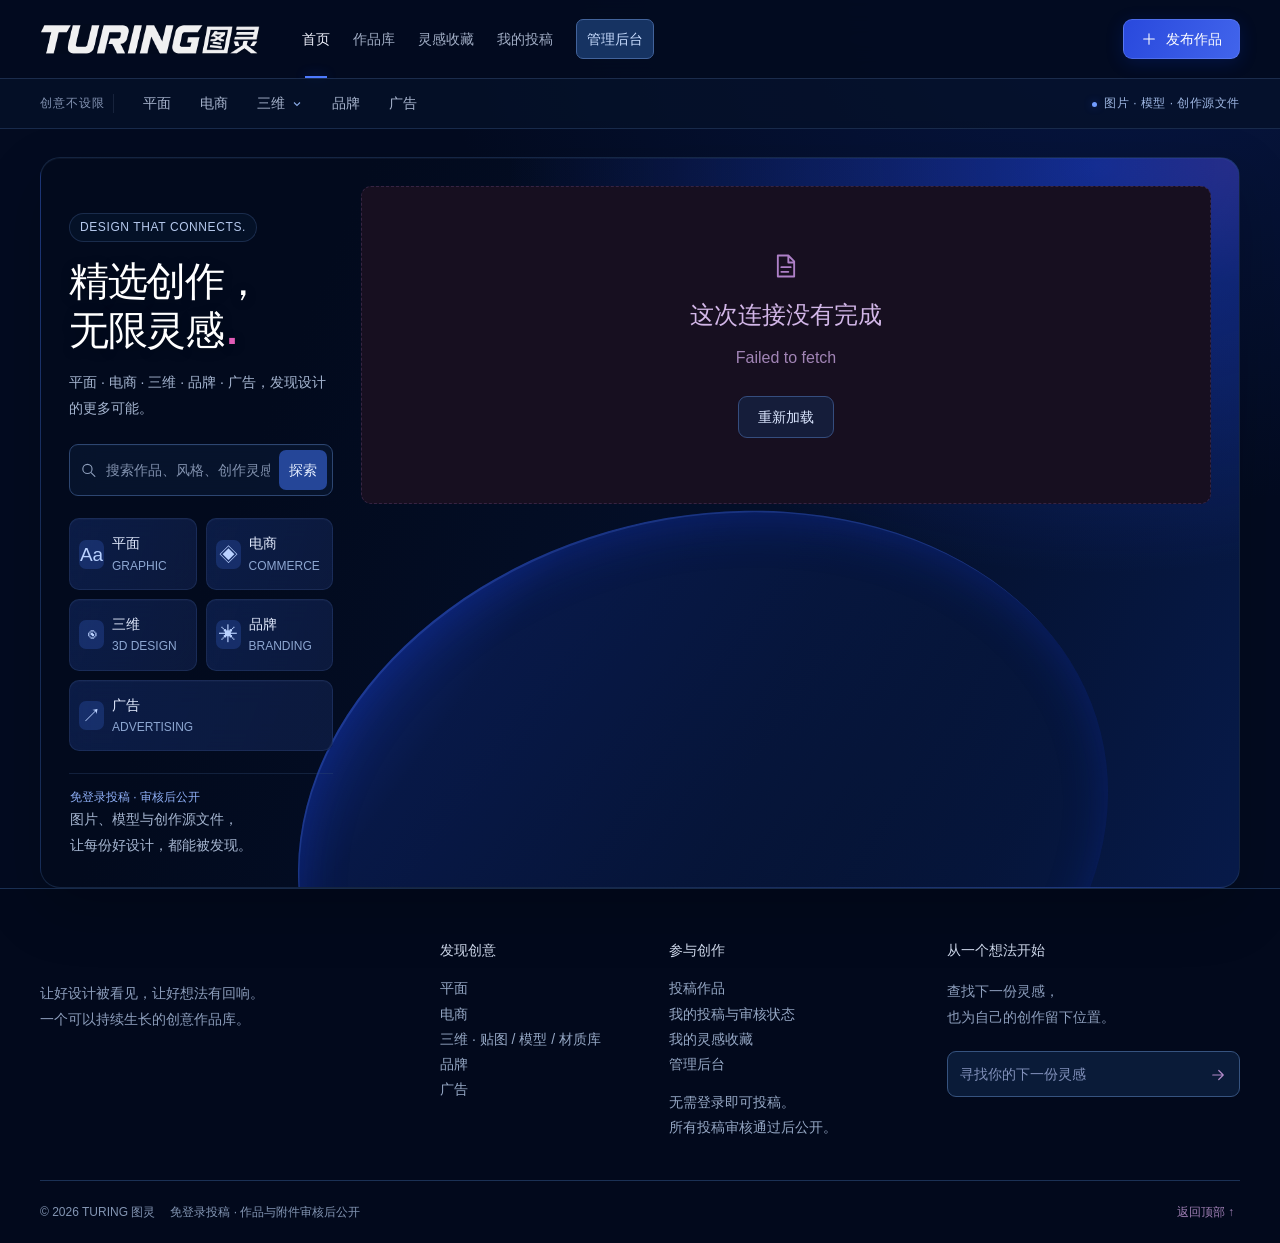
==== xingwai/index.html @ 597d0ec6 "Show owner management in the main navigation and link directly to work management" ====
<!doctype html>
<html lang="zh-CN">
  <head>
    <meta charset="UTF-8" />
    <meta name="viewport" content="width=device-width, initial-scale=1" />
    <meta name="theme-color" content="#030b20" />
    <meta name="description" content="TURING 图灵 设计作品库：探索平面、电商、三维、品牌与广告，收藏下一份创作灵感。" />
    <link rel="icon" href="./assets/favicon.svg?v=turing" />
    <link rel="stylesheet" href="./library.css?v=d82d4f4bc5" />
    <link rel="stylesheet" href="./cyber-theme.css?v=1da68817ee" />
    <link rel="stylesheet" href="./carousel.css?v=0d4721d995" />
    <link rel="stylesheet" href="./artwork-motion.css?v=92dc8b0178" />
    <link rel="stylesheet" href="./submission-preview.css?v=83d5d82a52" />
    <link rel="stylesheet" href="./email-login.css?v=54011036e2" />
    <link rel="stylesheet" href="./guest-submissions.css?v=8840303872" />
    <link rel="stylesheet" href="./blue-violet.css?v=bcd7f39058" />
    <link rel="stylesheet" href="./reference-blue.css?v=ab4fec7da8" />
    <title>TURING 图灵 · 设计作品库</title>
    <script type="module" crossorigin src="./assets/index-KmDqyLmh.js"></script>
    <link rel="stylesheet" crossorigin href="./assets/index-ClHnMe74.css">
  </head>
  <body>
    <div id="root"></div>
    <noscript>图灵作品库需要浏览器启用 JavaScript 才能浏览分类和作品详情。</noscript>
  </body>
</html>
---- xingwai/library.css ----
@charset "UTF-8";
:root{font-family:Inter,"Helvetica Neue",Arial,"Microsoft YaHei","PingFang SC",sans-serif;color:#eee7f7;background:#0d0a15;color-scheme:dark;font-synthesis:none;--x-text:#eee7f7;--x-muted:#a497b3;--x-line:#ffffff10;--x-violet:#bd98ef;--x-panel:#181220}
*{box-sizing:border-box}html{scroll-behavior:smooth;scroll-padding-top:105px}body{margin:0;background:radial-gradient(ellipse at 80% 2%,#5d35821c,transparent 30%),#0d0a15;line-height:1.6;-webkit-font-smoothing:antialiased}body:has(dialog[open]){overflow:hidden}a{color:inherit;text-decoration:none}button,input,select,textarea{font:inherit}button{cursor:pointer;border:0;color:inherit;background:none}button:disabled{cursor:default;opacity:.5}img{max-width:100%;display:block}svg{display:inline-block;flex-shrink:0;vertical-align:middle}button,a,input,select,textarea{-webkit-tap-highlight-color:transparent}button:focus-visible,a:focus-visible,input:focus-visible,textarea:focus-visible,select:focus-visible{outline:2px solid #d2aaf5;outline-offset:4px}::selection{background:#9b6bc8;color:#fff}[hidden]{display:none!important}.x-sr-only{position:absolute!important;width:1px;height:1px;margin:-1px;padding:0;overflow:hidden;clip:rect(0,0,0,0);white-space:nowrap;border:0}.x-skip{position:fixed;z-index:1000;top:-60px;left:20px;background:#b28bdf;color:#160d21;padding:12px 20px;border-radius:7px}.x-skip:focus{top:12px}
.x-page{width:min(1392px,calc(100% - 96px));margin:0 auto}.x-header{position:sticky;top:0;z-index:30;border-bottom:1px solid #a57fc21b;background:#100b19ed;backdrop-filter:blur(18px)}.x-header-inner{width:min(1392px,calc(100% - 96px));margin:auto;min-height:82px;display:flex;align-items:center;gap:38px}.x-brand{display:inline-flex;align-items:center;gap:10px;flex-shrink:0}.x-brand>span{font:45px/1 Arial,sans-serif;color:#c5a3ef;transform:translateY(-1px);text-shadow:0 0 18px #ac6ae52b}.x-brand strong{font-size:24px;letter-spacing:1.5px;line-height:1.2;display:flex;flex-direction:column;gap:4px}.x-brand small{font-size:8px;letter-spacing:3px;color:#b3a0c6;font-weight:500}.x-brand i{font-size:8px;letter-spacing:1px;font-style:normal;color:#9e80b8;border:1px solid #71528758;border-radius:3px;padding:0 4px;align-self:flex-start;margin-top:2px}.x-header nav{align-self:stretch;display:flex;align-items:stretch;gap:27px;white-space:nowrap}.x-header nav a{font-size:12px;color:#a796b7;display:flex;align-items:center;position:relative}.x-header nav a:hover,.x-header nav a.is-active{color:#f5eaff}.x-header nav a.is-active::after{content:"";position:absolute;bottom:0;left:0;right:0;height:2px;background:linear-gradient(90deg,#d8b6f8,#9668ce);box-shadow:0 0 12px #b97bf44d}.x-header-right{margin-left:auto;display:flex;align-items:center;gap:20px}.x-account{display:flex;align-items:center;gap:9px;font-size:11px;white-space:nowrap}.x-account>span{max-width:90px;overflow:hidden;text-overflow:ellipsis;color:#c4afd7}.x-account>small{font-size:9px;color:#ac8ac9;padding:2px 6px;border:1px solid #9463ad42;border-radius:4px}.x-account>a{font-size:10px;color:#967aa9}.x-button{display:inline-flex;align-items:center;justify-content:center;gap:9px;min-height:41px;padding:11px 20px;border:1px solid transparent;border-radius:7px;font-size:12px;font-weight:600;line-height:1.35;transition:background .18s,border-color .18s,box-shadow .18s}.x-primary{background:linear-gradient(125deg,#c9a5ef,#a777dc);border-color:#d5b4f04d;color:#1e102e;box-shadow:0 4px 15px #9855d218}.x-primary:hover{background:linear-gradient(125deg,#dfc0ff,#b991eb);box-shadow:0 5px 23px #9f5cd72b}.x-secondary{background:#21162d;border-color:#7652866b;color:#d7bde8}.x-secondary:hover{background:#30203f;border-color:#b384d4}.x-danger{background:#824059;border-color:#b67a9166;color:#ffe7ee}.x-text-button{font-size:11px;padding:3px 0;color:#c4a0df}.x-text-button:hover{text-decoration:underline;text-underline-offset:4px}.x-publish{padding:10px 16px;white-space:nowrap}.x-icon-button{display:inline-flex;align-items:center;justify-content:center;padding:6px;min-width:28px;height:28px;border-radius:5px;color:#9b7daf;transition:color .18s,background .18s}.x-icon-button:hover{background:#41275080;color:#dab2f6}.x-icon-button[aria-pressed=true]{color:#deafff;background:#9b61c522}.x-icon-button[aria-pressed=true] svg{fill:#b380d34d}.x-subnav{border-bottom:1px solid #ffffff0b;background:#100c19}.x-subnav>div{width:min(1392px,calc(100% - 96px));margin:auto;display:flex;align-items:center;gap:32px;min-height:45px}.x-subnav-label{font-size:9px;color:#6f5b7e;letter-spacing:1px;padding-right:8px;border-right:1px solid #ffffff10}.x-subnav a{font-size:11px;color:#a68cb9;white-space:nowrap}.x-subnav a:hover{color:#d9b7f5}.x-subnav a small{font-size:8px;color:#6d587e;margin-left:7px}.x-subnav-note{margin-left:auto;color:#756083;font-size:9px;letter-spacing:.5px;white-space:nowrap}.x-subnav-note i,.x-live-dot{display:inline-block;width:5px;height:5px;border-radius:50%;background:#bb8be6;box-shadow:0 0 9px #ac69df66}.x-subnav-note i{margin-right:7px}
.x-eyebrow{color:#a786bb;font-size:9px;letter-spacing:1.9px;font-weight:500;margin:0;line-height:1.7}.x-muted{color:#a491b3}.x-home-intro{display:flex;align-items:center;justify-content:space-between;gap:35px;padding:41px 0 30px}.x-home-intro .x-eyebrow{font-size:8px;letter-spacing:1.7px;display:flex;align-items:center;gap:8px}.x-home-intro h1{font-size:31px;letter-spacing:-1.1px;margin:12px 0 8px;line-height:1.5}.x-home-intro h1>span{background:linear-gradient(120deg,#eddcff,#b58adb);background-clip:text;-webkit-background-clip:text;color:transparent}.x-home-intro h1>i{color:#b48bdd;font-style:normal;font:30px/1 Arial,sans-serif;vertical-align:2px;margin-left:12px}.x-home-intro>div>p:last-child{font-size:11px;color:#94819f;margin:0}.x-main-search{display:flex;align-items:center;gap:10px;border:1px solid #8c629d4d;border-radius:8px;background:#1b1324;padding:7px 8px 7px 14px;min-width:330px}.x-main-search>svg{color:#a27eb9;width:16px}.x-main-search input{border:0;outline:0;background:transparent;min-width:0;flex:1;width:100%;font-size:10px;color:#d7bfe8}.x-main-search input::placeholder{color:#82688f}.x-main-search button{display:flex;align-items:center;gap:7px;background:#473058;color:#dec2f5;padding:8px 12px;border-radius:5px;font-size:10px}.x-main-search:focus-within{border-color:#b88bdb}.x-main-search input:focus-visible{outline:0}.x-featured{display:grid;grid-template-columns:1.7fr 1fr 1fr;gap:15px}.x-featured-card{position:relative;height:315px;min-width:0;overflow:hidden;border:1px solid #a878bf3d;border-radius:10px;background:#171020}.x-featured-card>img{width:100%;height:100%;object-fit:cover;transition:transform .22s ease}.x-featured-card:hover>img{transform:scale(1.02)}.x-featured-overlay{position:absolute;inset:0;display:flex;flex-direction:column;justify-content:flex-end;padding:22px;background:linear-gradient(transparent 25%,#0d0716c7 100%)}.x-featured-kicker{font-size:7px;letter-spacing:1.2px;color:#d6b7eb}.x-featured-card h2{font-size:21px;line-height:1.4;letter-spacing:-.5px;font-weight:650;margin:11px 0 15px;color:#f7eeff;max-width:95%}.x-featured-0 h2{font-size:26px}.x-featured-bottom{display:flex;align-items:center;justify-content:space-between;gap:10px;font-size:9px;color:#bfa4d2}.x-featured-bottom i{font-style:normal;width:30px;height:30px;display:grid;place-items:center;border:1px solid #b78ad273;border-radius:50%;color:#e5c9fa;background:#2a153659;backdrop-filter:blur(10px)}.x-home-categories{display:grid;grid-template-columns:repeat(5,1fr);gap:13px;margin-top:19px}.x-home-categories>a{display:flex;align-items:center;gap:12px;padding:19px 16px;border:1px solid #8058922e;border-radius:7px;background:#17111e;transition:background .18s,border-color .18s}.x-home-categories>a:hover{background:#281934;border-color:#9e6bb74f}.x-category-symbol{font:25px/1 Arial,sans-serif;color:#c39de1;width:33px;text-align:center}.x-home-categories strong{display:flex;flex-direction:column;gap:4px;font-size:13px;font-weight:600}.x-home-categories small{font-size:7px;letter-spacing:1.1px;color:#7f658f;font-weight:400}.x-home-categories svg{margin-left:auto;color:#8f6ba3}
.x-section{margin-top:66px}.x-section-title{display:flex;justify-content:space-between;align-items:flex-end;gap:20px;margin-bottom:24px}.x-section-title h2{font-size:25px;letter-spacing:-.7px;line-height:1.5;margin:6px 0 0;font-weight:650}.x-section-title h2>span{font-size:25px;font-weight:400;color:#ad82cb;margin-left:12px}.x-section-title .x-muted{font-size:10px;line-height:1.8;margin:7px 0 0;color:#90789f}.x-more{font-size:10px;color:#b997cf;display:flex;align-items:center;gap:9px;white-space:nowrap;margin-bottom:3px}.x-more small{font-size:9px;color:#9670af;border:1px solid #87559c42;padding:1px 5px;border-radius:3px}.x-more:hover{color:#efd4ff}.x-grid{display:grid;grid-template-columns:repeat(4,minmax(0,1fr));gap:30px 22px}.x-work-card{min-width:0}.x-work-image{position:relative;display:block;aspect-ratio:4/3;border-radius:8px;overflow:hidden;background:#1d1427;border:1px solid #9767ae33;transition:transform .22s,border-color .22s,box-shadow .22s;isolation:isolate}.x-work-image img{width:100%;height:100%;object-fit:cover;transition:transform .22s}.x-work-image:hover{transform:translateY(-2px);border-color:#b68ad280;box-shadow:0 8px 25px #7d419411}.x-work-image:hover img{transform:scale(1.02)}.x-work-badge{position:absolute;top:9px;left:9px;z-index:1;padding:2px 6px;border-radius:3px;background:#160c27cf;border:1px solid #b27fd14f;font-size:8px;color:#c8a5e3;backdrop-filter:blur(8px)}.x-card-arrow{position:absolute;right:11px;bottom:11px;width:28px;height:28px;display:grid;place-items:center;background:#261236ce;color:#d9b5ed;border:1px solid #b981d45c;border-radius:50%;opacity:0;transform:translateY(4px);transition:opacity .22s,transform .22s}.x-work-image:hover .x-card-arrow,.x-work-image:focus-visible .x-card-arrow{opacity:1;transform:none}.x-work-title{font-size:12px;line-height:1.6;font-weight:600;margin:12px 0 7px;overflow:hidden;text-overflow:ellipsis;white-space:nowrap;color:#ded0eb}.x-work-title a:hover{color:#c8a0e8}.x-work-author{display:flex;align-items:center;gap:6px;font-size:9px;color:#8c769c;min-width:0}.x-work-author>span:last-child{white-space:nowrap;overflow:hidden;text-overflow:ellipsis}.x-avatar{height:20px;width:20px;display:inline-flex;align-items:center;justify-content:center;flex-shrink:0;border-radius:50%;font-size:9px;font-weight:600;color:#bb94d3;background:#30203e;border:1px solid #a26fbb20}.x-avatar-1{background:#292640;color:#aca2da}.x-avatar-2{background:#223334;color:#a1c9be}.x-avatar-3{background:#232d42;color:#9db4d7}.x-avatar-4{background:#3d2634;color:#d4a1b7}.x-avatar-5{background:#25353d;color:#a1c7d4}.x-work-bottom{display:flex;align-items:center;justify-content:space-between;gap:7px;border-top:1px solid #8d639623;padding-top:7px;margin-top:10px;font-size:9px;color:#9574a9}.x-work-bottom>div{display:flex;gap:2px}.x-work-bottom .x-icon-button{height:24px;min-width:24px;padding:4px}.x-demo-note{font-size:9px;color:#78618a;margin:21px 0 0;line-height:1.9}.x-topic-section{margin-top:70px;padding:36px 0 42px;border-top:1px solid #9766a426;border-bottom:1px solid #9766a426}.x-topic-grid{display:grid;grid-template-columns:repeat(3,minmax(0,1fr));gap:20px}.x-topic{position:relative;overflow:hidden;isolation:isolate;min-height:220px;background:#20142f;border:1px solid #9f6bb03b;border-radius:9px}.x-topic>img{position:absolute;inset:0;width:100%;height:100%;object-fit:cover;opacity:.25;z-index:-2;transition:transform .22s}.x-topic::before{content:"";position:absolute;inset:0;background:linear-gradient(90deg,#1c1026ec,#1b102a4d);z-index:-1}.x-topic:hover>img{transform:scale(1.02)}.x-topic>div{padding:26px;position:relative}.x-topic .x-eyebrow{font-size:7px;letter-spacing:1.4px;color:#b090c4}.x-topic h3{font-size:21px;line-height:1.4;margin:13px 0 8px;font-weight:600}.x-topic p:not(.x-eyebrow){font-size:10px;color:#ad90bf;max-width:230px;margin:0;line-height:1.8}.x-topic>div>span{margin-top:25px;display:flex;align-items:center;gap:20px;font-size:10px;color:#c5a2df}.x-subcategory-links{display:flex;gap:10px;margin:-5px 0 21px}.x-subcategory-links a{font-size:9px;padding:5px 11px;border:1px solid #86579c47;border-radius:5px;background:#27163366;color:#a884bf}.x-subcategory-links a:hover{border-color:#bd88dd;color:#e6c2fd}.x-invite{display:flex;align-items:center;justify-content:space-between;gap:25px;position:relative;overflow:hidden;isolation:isolate;margin:70px 0 65px;padding:40px 48px;border:1px solid #a06bc141;border-radius:12px;background:radial-gradient(ellipse at 90% 10%,#8042b527,transparent 60%),#1d122b}.x-invite h2{font-size:31px;font-weight:650;line-height:1.5;letter-spacing:-1px;margin:9px 0 13px;background:linear-gradient(120deg,#f1e5ff,#c89ce9);background-clip:text;-webkit-background-clip:text;color:transparent}.x-invite p:not(.x-eyebrow){font-size:11px;color:#a085b3;line-height:1.9;margin:0}.x-invite>.x-button{margin-right:50px;z-index:1;padding:14px 25px;gap:20px}.x-invite>span{position:absolute;right:-10px;top:-38px;font:300px/1 Arial,sans-serif;color:#9e61ce1b;transform:rotate(10deg);z-index:-1}
.x-footer{border-top:1px solid #91629d24;background:#100b18}.x-footer-main{width:min(1392px,calc(100% - 96px));margin:auto;display:grid;grid-template-columns:1.5fr .8fr 1fr 1.2fr;gap:55px;padding:49px 0 40px}.x-footer .x-brand strong{font-size:22px}.x-footer .x-brand>span{font-size:40px}.x-footer p{font-size:10px;color:#8b719d;line-height:2;margin:18px 0 0}.x-footer h3{font-size:11px;color:#c2a5d7;font-weight:550;margin:7px 0 18px}.x-footer-main>div>a:not(.x-brand),.x-footer-main>div>button{display:block;font-size:10px;line-height:2.2;color:#977ca9;padding:0}.x-footer-main>div>a:hover,.x-footer-main>div>button:hover{color:#d9b5ee}.x-footer .x-footer-note{font-size:9px;color:#715880;margin-top:13px}.x-footer-search{display:flex;align-items:center;margin-top:20px;background:#1e1428;border:1px solid #9265a32e;border-radius:6px;padding:7px 10px;gap:6px}.x-footer-search input{border:0;background:transparent;outline:0;width:100%;min-width:0;font-size:9px;color:#cba9df}.x-footer-search input::placeholder{color:#7e608d}.x-footer-search button{padding:2px;color:#b18ac9}.x-footer-bottom{width:min(1392px,calc(100% - 96px));margin:auto;border-top:1px solid #8f619b21;padding:20px 0;display:flex;align-items:center;gap:25px;font-size:8px;color:#765c88}.x-footer-bottom button{margin-left:auto;color:#9e7eb3;white-space:nowrap;font-size:9px}
.x-page-heading{padding:42px 0 30px}.x-page-heading h1{font-size:36px;letter-spacing:-1.4px;line-height:1.5;margin:10px 0;color:#eee0f7}.x-page-heading h1 span{display:inline-block;font:35px/1 Arial,sans-serif;color:#be94e2;margin-left:15px;vertical-align:2px}.x-page-heading>p:last-child{font-size:11px;color:#a086b1;margin:0;line-height:1.9}.x-search-wide{display:flex;align-items:center;gap:13px;padding:9px 9px 9px 18px;border:1px solid #8b5ca247;border-radius:8px;background:#191022}.x-search-wide>svg{color:#9c77b0;width:19px}.x-search-wide input{border:0;background:transparent;outline:0;width:100%;min-width:0;color:#dfc5ef;font-size:12px;padding:6px 0}.x-search-wide input:focus-visible{outline:none}.x-search-wide input::placeholder{color:#886a99}.x-search-wide .x-button{white-space:nowrap;min-height:38px;font-size:11px}.x-library-filter{padding:20px 23px;margin-top:22px;border:1px solid #8a589e2a;background:#16101e;border-radius:8px;display:grid;gap:12px}.x-filter-line{display:flex;align-items:center;gap:8px;flex-wrap:wrap;font-size:11px}.x-filter-line>span{width:73px;flex-shrink:0;color:#80638f;font-size:10px}.x-filter-line>a{padding:6px 15px;border:1px solid transparent;border-radius:5px;color:#a78bb8}.x-filter-line>a:hover{color:#d4b2eb;background:#32203f}.x-filter-line>a.is-active{color:#e2c1fa;border-color:#9c68bc60;background:#51326656}.x-filter-sub{border-top:1px solid #8a589e20;border-bottom:1px solid #8a589e20;padding:9px 0}.x-results-line{display:flex;justify-content:space-between;padding:22px 0 20px;font-size:10px;color:#8a6e9c;gap:20px}.x-results-line>span:last-child{font-size:7px;letter-spacing:1.2px;color:#6e557d;white-space:nowrap}.x-pagination{display:flex;align-items:center;justify-content:center;gap:7px;margin:45px 0 0;flex-wrap:wrap;font-size:11px}.x-pagination>a,.x-pagination>span>a{display:inline-flex;align-items:center;justify-content:center;padding:8px 13px;border:1px solid #76528a4d;background:#1f142a;border-radius:5px;min-width:35px;color:#b492c9}.x-pagination>span{display:flex;align-items:center;gap:6px}.x-pagination>span>i{font-style:normal;color:#785c8c;padding:0 5px}.x-pagination .is-active{background:#5b3677;color:#edd5ff;border-color:#b580d9}.x-pagination .is-disabled{font-size:10px;color:#574061;padding:8px 12px}.x-feed-end{text-align:center;font-size:9px;color:#70577e;margin:35px 0 57px;letter-spacing:.7px}
.x-loading{padding:70px 25px;text-align:center;color:#a284b7;font-size:12px}.x-error-state,.x-empty{text-align:center;padding:65px 25px;background:#170f20;border:1px dashed #9060aa42;border-radius:10px}.x-error-state>svg{color:#ae80c7}.x-error-state h2,.x-empty h2{font-size:20px;font-weight:600;color:#d2b6e7;line-height:1.5;margin:17px 0 10px}.x-error-state p,.x-empty p{font-size:12px;color:#a184b5;max-width:500px;margin:0 auto 23px;line-height:1.9}.x-empty>span{font:38px/1 Arial,sans-serif;color:#9f70bc}.x-card-skeleton>div{aspect-ratio:4/3;border-radius:8px;background:linear-gradient(110deg,#1f1528,#281b32,#1f1528);background-size:200% 100%;animation:x-shimmer 1.8s ease infinite}.x-card-skeleton>span{display:block;border-radius:5px;height:10px;background:#23172c;margin-top:15px;width:76%}.x-card-skeleton>span:last-child{width:45%;height:8px;margin-top:11px}.x-inline-error{padding:12px 16px;border:1px solid #ba738958;background:#54263925;color:#d9a8bc;font-size:11px;display:flex;align-items:center;gap:15px;border-radius:7px}.x-inline-error button{text-decoration:underline}.x-error{color:#e8a0b8;font-size:12px;line-height:1.8}
.x-breadcrumb{display:flex;align-items:center;gap:11px;padding:26px 0 22px;font-size:10px;color:#8c6d9f}.x-breadcrumb span{color:#50345d}.x-breadcrumb a:hover{color:#d0a8eb}.x-detail-heading{display:flex;justify-content:space-between;gap:30px;align-items:flex-end;border-bottom:1px solid #9762aa2c;padding-bottom:27px;margin-bottom:28px}.x-detail-heading h1{font-size:30px;line-height:1.5;letter-spacing:-.8px;margin:10px 0 14px;color:#eddef8;max-width:850px;overflow-wrap:anywhere}.x-detail-author{display:flex;align-items:center;gap:9px;font-size:10px;color:#a486b7}.x-detail-author .x-avatar{width:25px;height:25px;font-size:11px}.x-detail-author i{height:3px;width:3px;border-radius:50%;background:#755184;margin:0 2px}.x-detail-actions{display:flex;align-items:center;gap:8px;flex-shrink:0;padding-bottom:2px}.x-detail-actions .x-button{font-size:11px;padding:10px 14px;min-height:38px}.x-detail-actions .x-button[aria-pressed=true]{background:#4d2c63;border-color:#a16ec3;color:#e7c4fd}.x-detail-actions .x-button[aria-pressed=true] svg{fill:#a16ec344}.x-detail-layout{display:grid;grid-template-columns:minmax(0,1fr) 318px;gap:28px;align-items:start}.x-artwork-content{min-width:0}.x-detail-cover{background:#110b19;border:1px solid #88599e28;border-radius:9px;overflow:hidden;padding:18px;position:relative}.x-detail-cover img{width:100%;height:auto;object-fit:contain;max-height:850px}.x-artwork-description{padding:36px 12px 33px;border-bottom:1px solid #88599e2b;margin-bottom:28px}.x-artwork-description h2{font-size:21px;margin:9px 0 15px;font-weight:550}.x-artwork-description>p:not(.x-eyebrow){font-size:12px;color:#b296c3;line-height:2.05;white-space:pre-wrap;overflow-wrap:anywhere}.x-tags{display:flex;flex-wrap:wrap;gap:7px;margin:20px 0 0}.x-tags>a,.x-tags>span{font-size:10px;color:#b18bc7;border:1px solid #9d6db43b;border-radius:5px;background:#6a3f8a13;padding:4px 10px}.x-tags>a:hover{background:#5731683b;color:#d9b3ef}.x-gallery-image{margin:0 0 25px;border:1px solid #8551982b;border-radius:9px;overflow:hidden;background:#120c1b}.x-gallery-image img{width:100%;height:auto}.x-gallery-image figcaption{font-size:9px;letter-spacing:1px;color:#7e5b94;padding:12px 17px}.x-detail-aside{position:sticky;top:106px;display:grid;gap:18px;min-width:0}.x-aside-panel{border:1px solid #9b65b13b;border-radius:9px;background:#1b1224;padding:23px 21px}.x-aside-panel h2{font-size:16px;font-weight:550;margin:10px 0 20px;color:#d7b9e9}.x-aside-panel .x-eyebrow{font-size:7px;letter-spacing:1.3px}.x-aside-panel dl{margin:0;display:grid;gap:12px}.x-aside-panel dl>div{display:flex;justify-content:space-between;gap:12px;font-size:10px}.x-aside-panel dt{color:#826092;flex-shrink:0}.x-aside-panel dd{margin:0;text-align:right;color:#b396c6;overflow-wrap:anywhere}.x-inline-title{display:flex;align-items:center;justify-content:space-between;gap:15px;margin-bottom:13px}.x-inline-title h2,.x-inline-title h3{margin:0;font-size:14px;color:#d1b0e5;font-weight:550}.x-inline-title>span{font-size:9px;color:#9873ad;white-space:nowrap}.x-inline-title small{font-size:9px;color:#8b689f;font-weight:400}.x-inline-title>svg{color:#a27eba}.x-file-list{list-style:none;padding:0;margin:13px 0;display:grid;gap:8px;min-width:0}.x-file-list>li{display:flex;align-items:center;gap:10px;background:#25172f;border:1px solid #996bb32b;border-radius:6px;padding:11px 10px;min-width:0}.x-file-list>li>svg{width:20px;height:20px;color:#ad84c4}.x-file-list>li>div{flex:1;min-width:0}.x-file-list strong{font-size:10px;font-weight:500;color:#c6a7d9;white-space:nowrap;overflow:hidden;text-overflow:ellipsis;display:block}.x-file-list small{display:block;font-size:8px;color:#8c679e;line-height:1.6;margin-top:3px}.x-file-extension{height:31px;min-width:30px;display:grid;place-items:center;border-radius:4px;border:1px solid #ac76c03b;color:#b488d0;background:#6d40992b;font-size:7px;font-weight:600;padding:2px}.x-download{display:flex;align-items:center;gap:3px;color:#cda3e7;font-size:9px;white-space:nowrap}.x-download:hover{color:#f0d5ff}.x-hint{font-size:10px;color:#9271a6;line-height:1.9;margin:10px 0 0}.x-demo-files{border:1px dashed #88599f54;border-radius:7px;background:#23152e88;padding:20px 14px;text-align:center}.x-demo-files>svg{color:#b88ad1;display:block;margin:0 auto 11px}.x-demo-files strong{font-size:12px;color:#d0a9e7;font-weight:550}.x-demo-files p{font-size:10px;color:#9b77ad;line-height:1.9;margin-bottom:0}.x-aside-message{position:relative;overflow:hidden;padding:27px 22px;background:linear-gradient(135deg,#372042,#21132e);border:1px solid #8d5aa13d;border-radius:9px}.x-aside-message>span{position:absolute;right:-11px;top:-21px;font:130px/1 Arial,sans-serif;color:#9457b922}.x-aside-message p{font-size:19px;font-weight:550;line-height:1.7;color:#d1b1e5;margin:0 0 16px;letter-spacing:.2px}.x-aside-message a{display:flex;align-items:center;gap:14px;font-size:10px;color:#b893d0;position:relative}.x-detail-page>.x-section{margin-bottom:66px}.x-full-width{width:100%}
.x-dialog{border:1px solid #a476c05e;background:#160f20;color:#e2cbed;border-radius:14px;padding:0;max-height:92dvh;max-width:calc(100vw - 32px);width:560px;box-shadow:0 20px 100px #0009;overflow:auto}.x-dialog::backdrop{background:#06020dc7;backdrop-filter:blur(7px)}.x-dialog-wide{width:960px}.x-dialog-close{position:absolute;right:15px;top:15px;background:#33203e;border:1px solid #9866af4d;height:30px;width:30px;z-index:4;color:#c29bd9}.x-dialog-close:disabled{opacity:.35}.x-login{text-align:center;padding:52px 38px 40px}.x-login>h2{font-size:26px;line-height:1.5;margin:10px 0 13px}.x-login>p{font-size:12px;line-height:1.9}.x-login>.x-button{margin-top:16px}.x-login-options{display:grid;grid-template-columns:1fr 1fr;gap:11px;margin:25px 0 18px}.x-provider{border:1px solid #9764ad49;background:#21142c;padding:20px 14px;border-radius:8px;display:flex;align-items:center;justify-content:center;flex-direction:column;gap:11px;opacity:1!important;cursor:default}.x-provider-icon{display:grid;place-items:center;width:37px;height:37px;border-radius:50%;background:#543069;color:#c6a1df;font-size:16px}.x-provider strong{font-size:12px;font-weight:500;color:#c7a9da}.x-provider small{border:1px solid #8d649f44;border-radius:4px;font-size:9px;padding:1px 6px;color:#8e719f}.x-qr-empty{border:1px dashed #85579d5e;padding:16px;border-radius:8px;background:#1a1023}.x-qr-empty>span{font-size:31px;color:#745082}.x-qr-empty p{font-size:12px;color:#ac85c0;margin:3px 0}.x-qr-empty small{font-size:9px;color:#846393}.x-test-login{margin-top:23px;padding-top:22px;border-top:1px solid #9365a12f}.x-test-login>.x-eyebrow{display:block;margin-bottom:15px;font-size:8px}.x-test-login>p{font-size:11px;color:#a484b9}.x-modal-header{padding:31px 33px 0}.x-modal-header h2{font-size:27px;line-height:1.5;margin:10px 0 6px;font-weight:650;color:#eddbfb}.x-modal-header>p:not(.x-eyebrow){font-size:11px;color:#9873ad;margin:0}.x-stepper{list-style:none;padding:22px 0 20px;margin:0;border-bottom:1px solid #90639f2f;display:flex;align-items:center;gap:28px}.x-stepper>li{display:flex;align-items:center;gap:7px;font-size:10px;color:#765788;white-space:nowrap}.x-stepper>li>span{width:24px;height:24px;border-radius:50%;background:#35203f;display:grid;place-items:center;font-size:10px;color:#986eaf}.x-stepper .is-active{color:#dfbef5}.x-stepper .is-active>span{background:linear-gradient(125deg,#c99ded,#9b6bce);color:#1b1024}.x-stepper .is-done>span{background:#513166;color:#cfa3e8}.x-composer-body{padding:25px 33px 29px}.x-form-row{display:grid;grid-template-columns:1fr 1fr;gap:18px;margin-bottom:24px;align-items:start}.x-field{display:flex;flex-direction:column;gap:7px;min-width:0}.x-field>label{font-size:11px;color:#c9a8dd;font-weight:550}.x-field b{color:#c89be8;font-weight:500}.x-field label small,.x-field>small{font-size:9px;color:#846192;font-weight:400}.x-field input,.x-field select,.x-field textarea,.x-admin-search{border:1px solid #7e528f70;background:#21152c;border-radius:6px;width:100%;padding:10px 12px;font-size:12px;line-height:1.7;color:#e2c9f0;outline:0}.x-field input:focus,.x-field select:focus,.x-field textarea:focus,.x-admin-search:focus{border-color:#b784d4;box-shadow:0 0 0 3px #9255b31a}.x-field input::placeholder,.x-field textarea::placeholder,.x-admin-search::placeholder{color:#876597}.x-field textarea{resize:vertical;min-height:100px}.x-field [aria-invalid=true]{border-color:#b96a89}.x-field-error{font-size:10px;color:#efa8c0;line-height:1.8;margin:5px 0 0;overflow-wrap:anywhere}.x-cover-zone{border:1px dashed #ad78c06b;background:radial-gradient(ellipse at 50% 0,#7a3ca12e,transparent 85%),#21132b;border-radius:10px;padding:34px 20px;min-height:225px;display:flex;align-items:center;justify-content:center;flex-direction:column;gap:17px}.x-cover-zone:focus-within,.x-attachment-drop:focus-within{outline:2px solid #c69ce7;outline-offset:3px}.x-cover-zone:not(.has-image):hover,.x-attachment-drop:hover{background:#34213e;border-color:#bd8ed7}.x-cover-zone>label{display:flex;align-items:center;justify-content:center;flex-direction:column;gap:14px;cursor:pointer;width:100%;min-height:140px;text-align:center;color:#b78bd1}.x-cover-zone strong{font-size:14px;font-weight:550;color:#d8b6ee}.x-cover-zone>label>span{font-size:10px;color:#9670a9}.x-cover-zone.has-image{padding:18px;border-style:solid}.x-cover-zone>img{width:100%;height:230px;object-fit:contain;border-radius:5px}.x-cover-zone .x-button{font-size:10px;min-height:34px;padding:8px 12px;cursor:pointer}.x-action-row{display:flex;justify-content:center;align-items:center;gap:9px;flex-wrap:wrap}.x-attachments-editor{border-top:1px solid #895d972d;margin-top:24px;padding-top:22px}.x-attachment-drop{border:1px dashed #9765b05c;border-radius:7px;background:#23142e;padding:18px;position:relative}.x-attachment-drop>label{display:flex;flex-direction:column;gap:8px;align-items:center;justify-content:center;cursor:pointer;min-height:67px;text-align:center;color:#b58acf}.x-attachment-drop strong{font-size:12px;font-weight:550;color:#ca9fe6}.x-attachment-drop span{font-size:10px;color:#936ca6}.x-attachments-editor .x-file-list li{padding:10px 12px}.x-composer-columns{display:grid;grid-template-columns:1fr 1fr;gap:28px;padding:27px 33px}.x-composer-preview{background:radial-gradient(ellipse at 50% 30%,#5a2e7244,transparent 85%),#1d1228;border:1px solid #8f5aa43a;border-radius:9px;padding:18px;display:flex;flex-direction:column;align-items:center;justify-content:center;min-width:0;align-self:start}.x-composer-preview>img{width:100%;height:auto;max-height:360px;object-fit:contain;border:1px solid #895ba133;border-radius:5px}.x-composer-preview>button{font-size:10px;margin-top:15px}.x-composer-preview>p{font-size:10px;color:#8c66a1;margin:8px 0 0}.x-form-stack{display:grid;gap:17px;min-width:0}.x-form-stack .x-form-row{grid-template-columns:1fr;margin:0;gap:17px}.x-submit-preview{border:1px solid #9163a23e;background:#20132b;border-radius:9px;padding:22px;min-width:0}.x-submit-preview>.x-eyebrow{font-size:8px}.x-submit-preview h3{font-size:20px;font-weight:600;line-height:1.5;margin:12px 0 8px;color:#e8d0f8;overflow-wrap:anywhere}.x-submission-category{font-size:11px;color:#b28ac9;margin:0}.x-copy{font-size:11px;color:#ae8dc3;white-space:pre-wrap;overflow-wrap:anywhere;line-height:1.95}.x-submit-preview .x-file-list strong{font-size:9px}.x-review-notice{border-top:1px solid #9b66af32;padding-top:17px;margin-top:20px;color:#aa82be;font-size:10px;line-height:1.9}.x-review-notice strong{font-size:11px;color:#cfaaea;font-weight:550}.x-review-notice p{margin-bottom:0}.x-upload-progress{margin-top:18px;border:1px solid #a872c64d;padding:13px;border-radius:6px;background:#33203f;color:#d4b3e9;font-size:10px}.x-upload-progress progress{display:block;width:100%;height:6px;margin-top:10px;accent-color:#b58cdb;border:0;border-radius:4px;overflow:hidden}.x-composer-actions{display:flex;align-items:center;justify-content:space-between;gap:15px;border-top:1px solid #9860ac2b;padding:20px 33px}.x-composer-actions>span{font-size:9px;color:#9671a7}.x-composer-actions>div{display:flex;gap:9px}.x-composer-actions .x-button{font-size:11px}.x-success{text-align:center;padding:65px 35px}.x-success-icon{width:65px;height:65px;display:grid;place-items:center;border-radius:50%;background:#74418f35;border:1px solid #ad7ac94f;color:#d8aff0;margin:0 auto 23px}.x-success h2{font-size:27px;margin:12px 0}.x-success>p:not(.x-eyebrow){font-size:12px;line-height:2;color:#ac87c0;margin:0 0 26px}.x-success .x-eyebrow{font-size:8px}
.x-account-page,.x-admin-page{padding-bottom:65px;min-height:65vh}.x-member-notice{display:flex;justify-content:space-between;align-items:center;gap:25px;border:1px solid #9861b33b;background:linear-gradient(120deg,#25162e,#1b1225);padding:26px 30px;border-radius:9px;margin-bottom:30px}.x-member-notice h2{font-size:20px;font-weight:550;margin:11px 0 8px;color:#dfc5ef}.x-member-notice p{font-size:11px;color:#a682ba;line-height:1.9;margin:0;max-width:780px}.x-role-badge,.x-status{display:inline-flex;font-size:9px;border:1px solid #9362ad4d;background:#5a357527;color:#be97d8;border-radius:4px;padding:3px 8px;line-height:1.6;white-space:nowrap}.x-status-pending{border-color:#ad855958;background:#7b532729;color:#d0af7c}.x-status-rejected{border-color:#bd71864f;background:#71354c28;color:#dd99b4}.x-tab-row{display:flex;gap:7px;border-bottom:1px solid #9660a82b;margin-bottom:26px;overflow:auto}.x-tab-row>button{position:relative;font-size:12px;white-space:nowrap;padding:12px 20px 14px;color:#91719f}.x-tab-row>button.is-active{color:#dfbff5}.x-tab-row>button.is-active::after{content:"";position:absolute;bottom:0;left:18px;right:18px;height:2px;background:#b588da}.x-tab-row small{font-size:8px;border-radius:4px;background:#543264;color:#d1a8e6;padding:1px 5px;margin-left:6px}.x-my-works{display:grid;gap:15px}.x-my-work{border:1px solid #8b559e31;background:#181020;border-radius:8px;padding:19px;display:grid;grid-template-columns:190px minmax(0,1fr) auto;gap:24px;align-items:center}.x-my-work-image{display:block;padding:0;aspect-ratio:4/3;width:100%;overflow:hidden;border-radius:5px;background:#21152b}.x-my-work-image img{width:100%;height:100%;object-fit:cover}.x-my-work h2{font-size:17px;line-height:1.5;margin:9px 0;color:#d8b9ed;overflow-wrap:anywhere}.x-my-work p{font-size:10px;color:#916ca4;margin:4px 0;line-height:1.9}.x-my-work-actions{display:flex;flex-direction:column;align-items:flex-end;gap:9px}.x-my-work-actions .x-button{font-size:10px;min-height:34px;padding:9px 13px}.x-danger-text{color:#d68da9}.x-my-work .x-reject-reason,.x-reject-reason{font-size:11px;line-height:1.9;color:#dda1bb;background:#69354a27;border:1px solid #aa667a3b;padding:10px 13px;border-radius:6px;margin:14px 0 0}.x-private-preview{padding:34px}.x-private-preview>h2{font-size:25px;color:#e5c9f6;margin:12px 0}.x-private-preview>.x-muted{font-size:11px;line-height:1.9;margin:15px 0 23px}.x-private-preview .x-detail-cover img{max-height:480px}.x-private-preview>h3{font-size:16px;margin:26px 0 10px;font-weight:550}.x-private-preview .x-gallery-image img{max-height:700px;object-fit:contain}.x-review-decision{padding-top:24px;margin-top:24px;border-top:1px solid #8d5a9e35}.x-review-decision>.x-action-row{justify-content:flex-end;margin-top:20px}.x-admin-summary{display:grid;grid-template-columns:repeat(3,1fr) 2fr;gap:14px;margin-bottom:30px}.x-admin-summary>div{border:1px solid #9161a538;background:#1b1124;padding:23px;border-radius:8px}.x-admin-summary>div>span{font-size:10px;color:#9672aa}.x-admin-summary strong{display:block;font-size:29px;line-height:1.4;font-weight:550;color:#d5b2ed;margin-top:9px}.x-admin-summary .x-demo-setting{display:flex;align-items:center;justify-content:space-between;gap:17px}.x-demo-setting>div>span{font-size:11px;color:#c3a0d7}.x-demo-setting small{display:block;font-size:9px;color:#8b659f;margin-top:7px;line-height:1.8;max-width:190px}.x-switch-label{display:flex;align-items:center;gap:7px;font-size:10px;color:#ba94ce;white-space:nowrap}.x-switch-label input,.x-feature-setting input{accent-color:#bd90e0;cursor:pointer}.x-admin-description{margin-bottom:22px;display:flex;align-items:center;gap:20px;flex-wrap:wrap}.x-admin-description h2{font-size:18px;font-weight:550;margin:0;color:#c9a6df}.x-admin-description p{font-size:10px;color:#9770ac;margin:0}.x-admin-search{max-width:280px;margin-left:auto;font-size:11px}.x-table-wrap{width:100%;overflow-x:auto;border:1px solid #8d5ca238;border-radius:8px}.x-admin-table{border-collapse:collapse;width:100%;background:#181020;text-align:left;min-width:540px}.x-admin-table th{font-size:10px;font-weight:550;color:#9670aa;background:#21132b;padding:15px 20px;border-bottom:1px solid #83529938}.x-admin-table td{font-size:11px;color:#ae86c3;padding:18px 20px;border-bottom:1px solid #83529921}.x-admin-table tr:last-child td{border:0}.x-admin-table strong{font-weight:550;color:#d4b0eb}.x-admin-table .x-button{font-size:10px;min-height:33px;padding:8px 13px}.x-review-list{display:grid;grid-template-columns:1fr 1fr;gap:22px}.x-review-card{border:1px solid #9c6aad38;border-radius:9px;background:#1c1225;display:grid;grid-template-columns:42% minmax(0,1fr);overflow:hidden}.x-review-card>button{padding:0;position:relative;min-height:210px;overflow:hidden}.x-review-card>button>img{height:100%;width:100%;object-fit:cover}.x-review-card>button>.x-status{position:absolute;top:12px;left:12px;background:#2c1e13dc}.x-review-card>div{padding:23px}.x-review-card .x-eyebrow{font-size:7px;letter-spacing:.9px}.x-review-card h2{font-size:17px;font-weight:550;line-height:1.5;margin:12px 0 9px;color:#ddbaef;overflow-wrap:anywhere}.x-review-card p:not(.x-eyebrow){font-size:10px;color:#a17bb4}.x-review-card .x-button{font-size:10px;min-height:34px;padding:9px 13px;margin-top:12px}.x-feature-setting{display:flex;align-items:center;gap:6px;font-size:10px;color:#b68ccc;margin-top:14px}
.x-toast{position:fixed;z-index:1000;bottom:27px;left:50%;transform:translate(-50%,12px);opacity:0;pointer-events:none;max-width:calc(100% - 32px);padding:12px 21px;border-radius:7px;border:1px solid #b17ccd5c;background:#321d43f2;color:#ebd2fc;box-shadow:0 5px 28px #0005;backdrop-filter:blur(12px);font-size:11px;transition:opacity .18s,transform .18s}.x-toast.is-visible{transform:translate(-50%,0);opacity:1}.x-pulses{position:fixed;inset:0;pointer-events:none;z-index:2000;overflow:hidden}.x-pulse{position:absolute;pointer-events:none;font:18px/1 Arial,sans-serif;color:#efd0ff;animation:x-pulse .6s ease-out forwards;text-shadow:0 0 7px #c889ff99;will-change:transform,opacity}.x-pulse:nth-child(even){color:#ffc5df}@keyframes x-pulse{0%{opacity:0;transform:translate(-50%,-50%) scale(.5)}15%{opacity:1;transform:translate(-50%,-50%) scale(1)}100%{opacity:0;transform:translate(calc(-50% + var(--dx)),calc(-50% + var(--dy))) rotate(var(--r)) scale(.9)}}@keyframes x-shimmer{0%,100%{background-position:0 50%}50%{background-position:100% 50%}}
@media(min-width:1600px){.x-featured-card{height:350px}.x-featured-0 h2{font-size:30px}}
@media(max-width:1250px){.x-page,.x-header-inner,.x-subnav>div,.x-footer-main,.x-footer-bottom{width:calc(100% - 64px)}.x-header-inner{gap:27px}.x-header nav{gap:21px}.x-header nav a{font-size:11px}.x-header-right{gap:14px}.x-account>span{max-width:65px}.x-account>small{display:none}.x-home-intro h1{font-size:28px}.x-main-search{min-width:280px}.x-featured-card{height:285px}.x-featured-card h2{font-size:18px}.x-featured-0 h2{font-size:23px}.x-featured-overlay{padding:18px}.x-featured-kicker{font-size:6px;letter-spacing:.8px}.x-home-categories>a{padding:17px 12px;gap:9px}.x-home-categories small{font-size:6px;letter-spacing:.7px}.x-grid{gap:26px 18px}.x-detail-layout{grid-template-columns:minmax(0,1fr) 290px;gap:22px}.x-footer-main{gap:35px}.x-review-card{grid-template-columns:40% minmax(0,1fr)}.x-review-card>div{padding:20px}}
@media(max-width:1000px){.x-page,.x-header-inner,.x-subnav>div,.x-footer-main,.x-footer-bottom{width:calc(100% - 48px)}.x-header-inner{gap:24px;min-height:76px}.x-header nav{gap:18px}.x-brand strong{font-size:22px}.x-brand>span{font-size:41px}.x-header-right{gap:12px}.x-account>span{display:none}.x-brand i{display:none}.x-header nav a{font-size:10px}.x-header .x-publish{padding:9px 12px;min-height:36px;font-size:10px}.x-header .x-publish svg{width:14px}.x-subnav>div{gap:25px}.x-subnav-note{display:none}.x-home-intro h1{font-size:25px}.x-home-intro h1>i{font-size:25px;margin-left:8px}.x-home-intro .x-eyebrow{font-size:7px;letter-spacing:1.2px}.x-main-search{min-width:245px}.x-home-intro{gap:25px}.x-home-intro>div>p:last-child{font-size:10px}.x-featured{grid-template-columns:1.5fr 1fr 1fr;gap:12px}.x-featured-card{height:255px}.x-featured-card h2{font-size:16px}.x-featured-0 h2{font-size:20px}.x-featured-overlay{padding:16px}.x-featured-bottom{font-size:8px}.x-home-categories{gap:10px}.x-home-categories>a{padding:16px 10px;gap:8px}.x-home-categories strong{font-size:11px}.x-home-categories small{font-size:6px;letter-spacing:.5px}.x-category-symbol{font-size:22px;width:25px}.x-home-categories svg{width:12px}.x-grid{grid-template-columns:repeat(3,minmax(0,1fr));gap:25px 17px}.x-section-title h2{font-size:23px}.x-topic>div{padding:21px}.x-topic h3{font-size:18px}.x-topic p:not(.x-eyebrow){font-size:9px}.x-topic{min-height:220px}.x-topic .x-eyebrow{font-size:6px;letter-spacing:1px}.x-topic>div>span{font-size:9px}.x-detail-heading{align-items:flex-start;flex-wrap:wrap;gap:18px}.x-detail-heading h1{font-size:27px}.x-detail-layout{grid-template-columns:minmax(0,1fr) 265px;gap:20px}.x-aside-panel{padding:20px 16px}.x-file-list>li{gap:7px;padding:10px 8px}.x-file-extension{height:28px;min-width:25px;font-size:6px}.x-download{font-size:8px;gap:2px}.x-download svg{width:13px}.x-footer-main{grid-template-columns:1.2fr .8fr 1fr;gap:25px}.x-footer-main>div:last-child{grid-column:1/-1;display:flex;align-items:center;gap:25px;border-top:1px solid #8b5c9b2b;padding-top:15px}.x-footer-main>div:last-child h3{margin:0}.x-footer-main>div:last-child p{margin:0}.x-footer-search{max-width:280px;margin:0 0 0 auto;width:100%}.x-footer-bottom{gap:17px}.x-invite{padding:34px}.x-invite h2{font-size:29px}.x-invite>.x-button{margin-right:12px}.x-my-work{grid-template-columns:155px minmax(0,1fr) auto;gap:18px}.x-my-work h2{font-size:15px}.x-my-work-actions .x-button{font-size:9px;padding:8px 10px}.x-admin-summary{grid-template-columns:repeat(3,1fr)}.x-admin-summary .x-demo-setting{grid-column:1/-1;padding:20px 23px}.x-demo-setting small{max-width:none;margin-top:5px}.x-review-list{grid-template-columns:1fr}.x-review-card{grid-template-columns:220px minmax(0,1fr)}.x-review-card>button{min-height:190px}.x-admin-description{gap:12px}.x-admin-search{margin-left:0}}
@media(max-width:760px){html{scroll-padding-top:135px}.x-header-inner{padding-top:14px;gap:15px;min-height:113px;flex-wrap:wrap}.x-header .x-brand{gap:8px}.x-brand strong{font-size:21px}.x-brand>span{font-size:40px}.x-brand small{font-size:7px;letter-spacing:2.5px}.x-header-right{gap:14px}.x-header nav{order:3;width:100%;overflow-x:auto;scrollbar-width:none;height:39px;gap:27px;margin-top:-3px}.x-header nav::-webkit-scrollbar{display:none}.x-header nav a{font-size:11px}.x-account>a{font-size:10px}.x-subnav>div{min-height:41px;gap:25px;overflow:auto;scrollbar-width:none}.x-subnav-label{display:none}.x-subnav a{font-size:10px}.x-subnav a small{display:none}.x-subnav>div::-webkit-scrollbar{display:none}.x-home-intro{padding:29px 0 25px;align-items:stretch;flex-direction:column;gap:21px}.x-home-intro h1{font-size:29px;line-height:1.5;letter-spacing:-1px;margin:11px 0 9px;max-width:540px}.x-home-intro h1>span{display:block}.x-home-intro h1>i{display:none}.x-home-intro>div>p:last-child{font-size:11px}.x-main-search{min-width:0;width:100%;padding:8px 9px 8px 13px}.x-main-search input{font-size:11px}.x-featured{grid-template-columns:1fr 1fr;gap:13px}.x-featured-0{grid-column:1/-1}.x-featured-card{height:210px}.x-featured-0{height:auto;aspect-ratio:1.85}.x-featured-card h2{font-size:17px}.x-featured-0 h2{font-size:23px}.x-featured-kicker{font-size:6px;letter-spacing:.8px}.x-featured-overlay{padding:17px}.x-featured-bottom{font-size:9px}.x-home-categories{display:flex;overflow-x:auto;scrollbar-width:none;gap:10px;margin-top:18px;padding-bottom:3px}.x-home-categories>a{min-width:132px;padding:15px 12px;gap:10px}.x-home-categories>a>svg{display:none}.x-home-categories strong{font-size:12px}.x-home-categories small{font-size:6px}.x-home-categories::-webkit-scrollbar{display:none}.x-grid{grid-template-columns:repeat(2,minmax(0,1fr));gap:25px 15px}.x-work-title{font-size:11px;margin-top:10px}.x-work-author{font-size:9px}.x-work-bottom{margin-top:8px;padding-top:6px;font-size:8px}.x-work-bottom .x-icon-button{height:23px;min-width:23px}.x-work-bottom svg{width:14px;height:14px}.x-work-badge{font-size:7px;top:7px;left:7px;padding:2px 5px}.x-section{margin-top:45px}.x-section-title{margin-bottom:21px;gap:16px;align-items:center}.x-section-title h2{font-size:22px;letter-spacing:-.7px}.x-section-title h2>span{font-size:22px;margin-left:9px}.x-section-title .x-eyebrow{font-size:7px;letter-spacing:1.2px}.x-section-title .x-muted{font-size:9px;max-width:260px;margin-top:5px}.x-more{font-size:9px;gap:5px}.x-more small{display:none}.x-more svg{width:14px}.x-demo-note{font-size:8px;margin-top:18px}.x-topic-section{margin-top:44px;padding:29px 0 32px}.x-topic-grid{grid-template-columns:1fr;gap:14px}.x-topic{min-height:180px}.x-topic>div{padding:23px}.x-topic h3{font-size:22px;margin-top:12px}.x-topic p:not(.x-eyebrow){font-size:10px;max-width:280px}.x-topic>img{object-position:right center;width:100%;opacity:.35}.x-topic::before{background:linear-gradient(90deg,#1c1026fa 15%,#1c10264d)}.x-topic>div>span{margin-top:19px;font-size:10px}.x-topic .x-eyebrow{font-size:7px;letter-spacing:1.2px}.x-subcategory-links{margin-top:-5px;margin-bottom:20px}.x-subcategory-links a{font-size:8px;padding:5px 9px}.x-invite{padding:28px;margin-top:45px;margin-bottom:40px;align-items:flex-start;flex-direction:column;gap:23px}.x-invite h2{font-size:28px;margin:10px 0 13px}.x-invite .x-eyebrow{font-size:7px;letter-spacing:1px}.x-invite p:not(.x-eyebrow){font-size:10px;max-width:290px}.x-invite>.x-button{font-size:11px;min-height:40px;padding:12px 20px;margin-right:0}.x-invite>span{font-size:260px;right:-49px;top:15px}.x-footer-main{grid-template-columns:1fr 1fr;gap:29px 22px;padding:34px 0 30px}.x-footer-main>div:first-child{grid-column:1/-1;display:flex;gap:26px;align-items:center}.x-footer .x-brand strong{font-size:20px}.x-footer .x-brand>span{font-size:37px}.x-footer-main>div:first-child p{font-size:9px;margin:0}.x-footer h3{font-size:10px;margin-top:0;margin-bottom:12px}.x-footer-main>div>a:not(.x-brand),.x-footer-main>div>button{font-size:9px}.x-footer-main>div:last-child{flex-wrap:wrap;gap:14px}.x-footer-main>div:last-child h3{font-size:10px}.x-footer-main>div:last-child p{font-size:9px}.x-footer-search{max-width:100%;margin:0;flex-basis:100%;padding:10px 12px}.x-footer-search input{font-size:10px}.x-footer-bottom{font-size:8px;flex-wrap:wrap;gap:9px 15px;line-height:1.9;padding:18px 0}.x-footer-bottom>span:nth-child(2){order:3;width:100%}.x-footer-bottom button{font-size:8px}.x-page-heading{padding:29px 0 24px}.x-page-heading h1{font-size:30px;margin:10px 0}.x-page-heading h1 span{font-size:28px;margin-left:10px;vertical-align:1px}.x-page-heading>.x-eyebrow{font-size:7px;letter-spacing:1.2px}.x-page-heading>p:last-child{font-size:10px}.x-search-wide{padding:8px 8px 8px 12px;gap:10px}.x-search-wide input{font-size:11px}.x-search-wide>svg{width:16px}.x-search-wide .x-button{font-size:10px;min-height:34px;padding:9px 12px}.x-library-filter{padding:15px 13px;gap:9px;margin-top:18px}.x-filter-line{gap:3px;font-size:10px}.x-filter-line>span{width:61px;font-size:9px}.x-filter-line>a{font-size:10px;padding:5px 8px}.x-filter-sub{padding:8px 0}.x-results-line{padding:19px 0 17px;font-size:9px}.x-results-line>span:last-child{font-size:6px;letter-spacing:.6px}.x-pagination{margin-top:32px;font-size:10px;gap:5px}.x-pagination>a,.x-pagination>span>a{font-size:10px;min-width:30px;padding:7px 10px}.x-pagination .is-disabled{font-size:9px;padding:7px}.x-feed-end{font-size:8px;margin:28px 0 40px}.x-detail-heading h1{font-size:24px}.x-detail-heading{gap:20px;margin-bottom:23px;padding-bottom:23px}.x-detail-heading .x-eyebrow{font-size:7px;letter-spacing:1.1px}.x-detail-author{font-size:9px;gap:7px;flex-wrap:wrap}.x-detail-actions .x-button{font-size:10px;padding:9px 12px;min-height:35px}.x-detail-actions .x-button svg{width:15px;height:15px}.x-breadcrumb{font-size:9px;padding:22px 0 18px;gap:9px}.x-detail-layout{grid-template-columns:1fr;gap:24px}.x-detail-cover{padding:10px;border-radius:7px}.x-artwork-description{padding:27px 2px 25px;margin-bottom:24px}.x-artwork-description h2{font-size:20px;margin:9px 0 12px}.x-artwork-description>.x-eyebrow{font-size:7px}.x-artwork-description>p:not(.x-eyebrow){font-size:11px}.x-tags{gap:6px;margin-top:18px}.x-tags>a,.x-tags>span{font-size:9px;padding:4px 8px}.x-gallery-image{border-radius:7px;margin-bottom:20px}.x-gallery-image figcaption{font-size:8px;padding:10px 12px}.x-detail-aside{position:static;gap:16px}.x-aside-panel{padding:23px}.x-aside-panel h2{font-size:17px}.x-aside-panel dl{gap:12px}.x-aside-panel dl>div{font-size:11px}.x-file-list strong{font-size:11px}.x-file-list small{font-size:9px}.x-file-list>li{gap:9px;padding:12px 10px}.x-file-extension{height:32px;min-width:30px;font-size:7px}.x-download{font-size:10px;gap:4px}.x-aside-message{padding:25px}.x-aside-message p{font-size:22px}.x-aside-message a{font-size:10px}.x-detail-page>.x-section{margin-bottom:44px}.x-empty,.x-error-state{padding:45px 20px}.x-empty h2,.x-error-state h2{font-size:18px}.x-empty p,.x-error-state p{font-size:11px}.x-dialog{max-width:calc(100vw - 20px);max-height:95dvh;border-radius:11px}.x-dialog-close{right:12px;top:12px}.x-login{padding:48px 24px 30px}.x-login h2{font-size:23px}.x-login>p{font-size:11px}.x-login-options{gap:10px}.x-provider{padding:18px 10px;gap:10px}.x-provider strong{font-size:11px}.x-provider small{font-size:8px}.x-qr-empty small{font-size:8px}.x-qr-empty>span{font-size:28px}.x-modal-header{padding:29px 22px 0}.x-modal-header .x-eyebrow{font-size:7px;letter-spacing:1.2px}.x-modal-header h2{font-size:24px;margin-top:12px}.x-modal-header>p:not(.x-eyebrow){font-size:10px}.x-stepper{gap:18px;padding:19px 0 16px}.x-stepper>li{font-size:9px;gap:6px}.x-stepper>li>span{width:22px;height:22px;font-size:9px}.x-composer-body{padding:22px}.x-form-row{grid-template-columns:1fr;gap:16px;margin-bottom:21px}.x-field>label{font-size:11px}.x-field input,.x-field select,.x-field textarea{font-size:12px;padding:10px 11px}.x-cover-zone{padding:28px 16px;min-height:205px}.x-cover-zone strong{font-size:12px}.x-cover-zone>label>span{font-size:9px}.x-cover-zone>img{height:200px}.x-cover-zone.has-image{padding:15px}.x-attachments-editor{margin-top:22px;padding-top:20px}.x-attachments-editor .x-inline-title h3{font-size:13px}.x-attachment-drop{padding:16px}.x-attachment-drop strong{font-size:11px}.x-attachment-drop span{font-size:9px}.x-hint{font-size:9px}.x-composer-columns{grid-template-columns:1fr;padding:22px;gap:22px}.x-composer-preview{padding:15px;width:100%}.x-composer-preview>img{max-height:220px}.x-form-stack{gap:17px}.x-submit-preview{padding:20px}.x-submit-preview h3{font-size:20px}.x-composer-actions{padding:17px 22px;flex-wrap:wrap;justify-content:flex-end}.x-composer-actions>span{font-size:8px;flex-basis:100%;order:2}.x-composer-actions .x-button{font-size:10px;padding:10px 14px;min-height:37px}.x-success{padding:60px 25px 40px}.x-success h2{font-size:24px}.x-success>p:not(.x-eyebrow){font-size:11px}.x-member-notice{padding:22px;flex-direction:column;align-items:flex-start;gap:18px}.x-member-notice h2{font-size:19px}.x-member-notice p{font-size:10px}.x-tab-row{margin-bottom:21px;gap:0}.x-tab-row>button{font-size:11px;padding:11px 15px 13px}.x-tab-row>button.is-active::after{left:13px;right:13px}.x-my-work{grid-template-columns:110px minmax(0,1fr);gap:15px;padding:15px}.x-my-work h2{font-size:14px;margin:7px 0}.x-my-work p{font-size:9px}.x-my-work-actions{grid-column:1/-1;flex-direction:row;align-items:center;flex-wrap:wrap;gap:14px;padding-top:12px;border-top:1px solid #9569a029}.x-my-work-actions .x-text-button{font-size:9px}.x-my-work-actions .x-button{font-size:9px;padding:8px 11px}.x-role-badge,.x-status{font-size:8px;padding:2px 6px}.x-private-preview{padding:28px 22px}.x-private-preview>.x-eyebrow{font-size:7px;padding-right:10px;letter-spacing:1px}.x-private-preview>h2{font-size:22px}.x-private-preview>.x-muted{font-size:10px}.x-private-preview>.x-reject-reason{font-size:10px}.x-review-decision>.x-action-row{justify-content:center;gap:10px}.x-review-decision .x-button{font-size:10px;padding:10px 14px}.x-admin-summary{gap:10px}.x-admin-summary>div{padding:17px 14px}.x-admin-summary>div>span{font-size:8px}.x-admin-summary strong{font-size:25px;margin-top:7px}.x-admin-summary .x-demo-setting{padding:19px;gap:14px}.x-demo-setting small{font-size:8px;max-width:220px}.x-demo-setting>div>span{font-size:10px}.x-switch-label{font-size:9px}.x-admin-description{gap:12px}.x-admin-description h2{font-size:17px}.x-admin-description p{font-size:9px;line-height:1.9}.x-admin-search{max-width:100%;font-size:11px;padding:10px 12px}.x-admin-table{min-width:470px}.x-admin-table th,.x-admin-table td{padding:13px 15px;font-size:10px}.x-admin-table .x-button{font-size:9px;min-height:30px;padding:8px 11px}.x-review-list{gap:16px}.x-review-card{grid-template-columns:36% minmax(0,1fr)}.x-review-card>button{min-height:190px}.x-review-card>div{padding:19px 16px}.x-review-card h2{font-size:15px}.x-review-card p:not(.x-eyebrow){font-size:9px}.x-review-card .x-eyebrow{font-size:6px;letter-spacing:.8px}.x-review-card .x-button{font-size:9px;padding:8px 11px;min-height:32px}.x-toast{font-size:10px;padding:11px 16px;bottom:20px}}
@media(max-width:440px){.x-page,.x-header-inner,.x-subnav>div,.x-footer-main,.x-footer-bottom{width:calc(100% - 36px)}.x-header nav{gap:25px}.x-home-intro h1{font-size:29px}.x-featured-card:not(.x-featured-0){height:190px}.x-featured-card h2{font-size:15px}.x-featured-0 h2{font-size:21px}.x-featured-overlay{padding:15px}.x-featured-card:not(.x-featured-0) .x-featured-kicker{font-size:5px;letter-spacing:.5px}.x-featured-bottom{font-size:8px}.x-featured-bottom i{width:25px;height:25px}.x-featured{gap:12px}.x-grid{gap:24px 12px}.x-work-title{font-size:10px}.x-work-author{font-size:8px}.x-avatar{height:17px;width:17px;font-size:8px}.x-work-bottom{font-size:8px}.x-work-bottom .x-icon-button{height:22px;min-width:22px;padding:3px}.x-work-bottom svg{width:13px;height:13px}.x-section-title h2{font-size:21px}.x-section-title .x-muted{max-width:245px;font-size:9px}.x-more{font-size:8px}.x-section-title h2>span{font-size:21px;margin-left:8px}.x-topic-section>.x-section-title h2{font-size:20px}.x-footer-main>div:first-child{gap:20px}.x-footer-main>div:first-child p{font-size:8px}.x-filter-line>span{width:55px;font-size:8px}.x-filter-line>a{font-size:9px;padding:5px 7px}.x-library-filter{padding:14px 10px}.x-my-work{grid-template-columns:95px minmax(0,1fr);gap:12px}.x-my-work h2{font-size:13px}.x-stepper{gap:12px}.x-stepper>li{font-size:8px;gap:5px}.x-stepper>li>span{height:20px;width:20px;font-size:8px}.x-results-line>span:last-child{display:none}.x-review-card{grid-template-columns:34% minmax(0,1fr)}}
@media(max-width:359px){.x-grid{grid-template-columns:1fr;gap:28px}.x-work-title{font-size:13px}.x-work-author{font-size:10px}.x-work-bottom{font-size:10px}.x-work-badge{font-size:8px}.x-header .x-brand>span{font-size:34px}.x-header .x-brand strong{font-size:18px}.x-header .x-brand small{font-size:6px}.x-header-right{gap:10px}.x-header .x-publish{font-size:9px;padding:8px 10px}.x-header .x-publish svg{width:13px}.x-home-intro h1{font-size:26px}.x-home-intro>div>p:last-child{font-size:10px}.x-featured{grid-template-columns:1fr}.x-featured-0{grid-column:auto}.x-featured-card:not(.x-featured-0){height:180px}.x-featured-card h2{font-size:20px}.x-featured-card:not(.x-featured-0) .x-featured-kicker{font-size:7px}.x-featured-bottom{font-size:9px}.x-section-title{align-items:flex-start}.x-section-title h2{font-size:20px}.x-section-title .x-muted{font-size:9px;max-width:210px}.x-more{font-size:8px;margin-top:25px}.x-topic-section>.x-section-title h2{font-size:20px}.x-topic>div{padding:21px}.x-topic h3{font-size:21px}.x-filter-line>span{width:100%;margin-bottom:3px}.x-filter-line{gap:3px}.x-admin-summary>div{padding:14px 10px}.x-admin-summary>div>span{font-size:7px}.x-admin-summary strong{font-size:23px}.x-review-card{grid-template-columns:1fr}.x-review-card>button{height:180px;min-height:0}.x-my-work{grid-template-columns:1fr}.x-my-work-image{max-height:180px}.x-invite{padding:25px}.x-invite h2{font-size:26px}.x-private-preview{padding:27px 17px}.x-composer-actions>div{gap:7px}.x-composer-actions .x-button{font-size:9px;padding:9px 12px}}
@media(prefers-reduced-motion:reduce){*,*::before,*::after{animation:none!important;transition:none!important;scroll-behavior:auto!important}.x-work-image:hover{transform:none}.x-work-image:hover img,.x-featured-card:hover>img,.x-topic:hover>img{transform:none}.x-pulses{display:none}}
---- xingwai/cyber-theme.css ----
/* Shared visual layer for the full application and the public Pages build. */
:root{--x-violet:#bc94ff;--x-panel:#171023;--x-line:#ac76ed26;--x-muted:#aaa0bc}
body{background-color:#090611;background-image:radial-gradient(ellipse 900px 620px at 14% 0,#803bdb2c,transparent 75%),radial-gradient(ellipse 800px 700px at 100% 12%,#5d2dab23,transparent 75%),radial-gradient(ellipse 900px 650px at 0 50%,#4b25641a,transparent 75%);background-attachment:fixed}
.x-header{background:#0d0816ed;border-bottom-color:#a366e433;box-shadow:0 8px 40px #03010755}
.x-brand>span{color:#c6a0ff;text-shadow:0 0 14px #b46bff80,0 0 35px #8845d83d}
.x-brand strong{color:#faf2ff;letter-spacing:2px}.x-brand small{color:#b49bcb}
.x-header nav a.is-active::after{background:linear-gradient(90deg,#d6b5ff,#a872ff);box-shadow:0 0 15px #b277ff99}
.x-subnav{background:#100a19a8;border-bottom-color:#b47cef1a}.x-subnav a:hover{color:#dfc6ff}
.x-home-intro{padding-top:35px;padding-bottom:27px}.x-home-intro h1{font-weight:750;letter-spacing:-1px;font-size:35px;color:#fbf6ff;text-shadow:0 0 26px #9456d01a}
.x-home-intro h1>span{background:linear-gradient(105deg,#edceff 4%,#be8aff 60%,#9664ff);background-clip:text;-webkit-background-clip:text;color:transparent}
.x-home-intro h1>i{color:#c28bff;text-shadow:0 0 20px #b775ff55}.x-home-intro .x-eyebrow{color:#bc97e7;letter-spacing:2.1px}
.x-main-search{background:linear-gradient(125deg,#24162f,#1a1125);border-color:#ad78db42;box-shadow:inset 0 1px #ffffff05,0 5px 25px #0002}
.x-main-search:focus-within{border-color:#be8dff99;box-shadow:0 0 0 3px #ad65f213}.x-main-search button{background:#68428b;color:#f1e2ff}
.x-live-dot{background:#d1a8ff;box-shadow:0 0 10px #b779ff99}.x-static-notice{border-color:#ae6fe82b!important;background:linear-gradient(90deg,#27133670,#140c2170)!important;color:#aa92c0!important}
.x-static-notice>span{color:#d6b3ff!important}.x-static-notice+.x-home-page .x-home-intro{padding-top:27px}
.x-home-categories{gap:14px;margin-top:21px}.x-home-categories>a{background:linear-gradient(130deg,#24172f90,#17101f);border-color:#ab75df2e;border-radius:10px;box-shadow:inset 0 1px #ddc0ff05;transition:border-color .22s,background .22s,box-shadow .22s}
.x-home-categories>a:hover{background:linear-gradient(130deg,#372046,#21132f);border-color:#bb86fa77;box-shadow:0 0 22px #a15aec12}.x-category-symbol{color:#cba0ff!important;text-shadow:0 0 16px #b573e838}
.x-home-categories strong{color:#f2e6fd;font-size:14px}.x-home-categories small{color:#b18ac9}.x-home-categories svg{color:#bc8fde}
.x-section-title .x-eyebrow,.x-page-heading .x-eyebrow{color:#b68fdd}.x-section-title h2{color:#f4e8ff;font-size:27px;letter-spacing:-.6px}.x-section-title h2>span{color:#c18cff}
.x-section-title .x-muted{color:#a58ab9;font-size:11px}.x-more{color:#c6a3e5}.x-more:hover{color:#efd8ff;text-shadow:0 0 12px #b976ff66}
.x-work-card{border:1px solid #a06cce1c;border-radius:11px;padding:7px 7px 0;background:linear-gradient(155deg,#21132b5e,#110b1b80);box-shadow:inset 0 1px #fff3;min-width:0}
.x-work-image{border-radius:7px}.x-work-title{font-size:14px;padding:0 4px;margin-top:12px;margin-bottom:7px;color:#eee0fb}
.x-work-author{padding:0 4px;color:#a88bbd;font-size:10px}.x-work-bottom{margin-top:12px;padding:9px 4px 10px;border-color:#b980d91c;color:#b394cb;font-size:10px}
.x-work-badge{font-size:9px;border-color:#bd88ff5e;color:#ddbbff;background:#170b2bd9}.x-work-bottom .x-icon-button[aria-pressed=true]{color:#dfa6ff;filter:drop-shadow(0 0 5px #b57aff66)}
.x-topic{border-color:#ae75e03b;box-shadow:inset 0 1px #eee1,0 8px 30px #0002}.x-topic::before{background:linear-gradient(95deg,#21102bed,#21113257)}.x-topic h3{color:#f0dcff}
.x-invite{border-color:#aa70dc44;background:radial-gradient(ellipse at 80% 15%,#a34be92b,transparent 65%),linear-gradient(120deg,#261335,#140d21);box-shadow:inset 0 1px #dcb8ff09,0 0 70px #9a52d909}
.x-invite h2{background-image:linear-gradient(105deg,#f2ddff,#c393f0,#9e73ee)}.x-invite>.x-button{box-shadow:0 0 28px #a569d22e}.x-primary{background:linear-gradient(120deg,#d6b6fa,#b181ed 70%,#9f6add);box-shadow:0 5px 22px #a25af224}
.x-primary:hover{background:linear-gradient(120deg,#e6d1ff,#c89af5);box-shadow:0 5px 28px #b170f63b}.x-footer{border-color:#b379e02b;background:linear-gradient(180deg,#160d20,#0a0711)}
.x-library-filter,.x-aside-panel{border-color:#9e68d02e;background:linear-gradient(140deg,#21142b9c,#150e1e)}.x-detail-cover{border-color:#ad72e938}
.x-pulse{font-size:15px;color:#e7b6ff;text-shadow:0 0 8px #c58bffb3,0 0 18px #a55de94d}
@media(max-width:1000px){.x-home-intro h1{font-size:31px}.x-home-categories{gap:10px}.x-work-title{font-size:13px}.x-section-title h2{font-size:25px}}
@media(max-width:760px){.x-home-intro{padding-top:27px;padding-bottom:21px}.x-home-intro h1{font-size:31px;line-height:1.5;letter-spacing:-.8px}.x-home-intro>div>p:last-child{max-width:330px;line-height:1.9}.x-main-search{margin-top:4px}.x-home-categories{margin-top:17px}.x-home-categories strong{font-size:12px}.x-home-categories small{font-size:6px}.x-section-title h2{font-size:23px}.x-section-title .x-muted{font-size:10px}.x-work-card{padding:5px 5px 0;border-radius:9px}.x-work-image{border-radius:6px}.x-work-title{font-size:12px;margin-top:9px;padding:0 2px}.x-work-author{font-size:9px;padding:0 2px}.x-work-bottom{font-size:9px;padding:7px 2px 9px;margin-top:9px}.x-work-badge{font-size:8px}.x-home-intro .x-eyebrow{font-size:7px;letter-spacing:1.4px}}
@media(max-width:440px){.x-home-intro h1{font-size:30px}.x-home-intro h1>span{display:inline}.x-home-intro h1>i{margin-left:7px;font-size:24px}.x-home-intro>div>p:last-child{font-size:10px}.x-section-title h2{font-size:22px}.x-work-title{font-size:11px}.x-work-author{font-size:8px}.x-work-bottom{font-size:8px}}
@media(max-width:359px){.x-home-intro h1{font-size:26px}.x-work-title{font-size:14px}.x-work-author,.x-work-bottom{font-size:10px}}
@media(prefers-reduced-motion:reduce){.x-home-categories>a{transition:none}.x-pulse{animation:none}}
---- xingwai/carousel.css ----
@charset "UTF-8";
.x-carousel{position:relative;isolation:isolate;margin:0 0 22px;border:1px solid #ad78e755;border-radius:15px;background:#10091d;box-shadow:0 0 0 1px #d1a1ff09,0 12px 60px #6f2ed322,0 0 35px #a354f00a;overflow:hidden;outline-offset:5px}
.x-carousel-topline{height:35px;padding:0 22px;display:flex;align-items:center;justify-content:space-between;gap:12px;background:linear-gradient(90deg,#20112c,#130b20 60%,#241136);border-bottom:1px solid #b980ef20;font-size:8px;letter-spacing:1.8px;color:#b797ce;line-height:1}
.x-carousel-topline>span{display:flex;align-items:center;gap:8px}.x-carousel-topline>span:last-child{font-size:9px;letter-spacing:1px;color:#a487b8}.x-carousel-topline i{height:4px;width:4px;border-radius:50%;background:#d9b4ff;box-shadow:0 0 9px #bf7bff}.x-carousel-topline b{font-size:14px;line-height:0;font-weight:400;color:#dcafff}
.x-carousel-stage{position:relative;height:clamp(360px,41vw,580px);isolation:isolate;overflow:hidden;background:#0a0513;touch-action:pan-y;--carousel-pointer-x:50%;--carousel-pointer-y:50%;--carousel-pointer-visible:0}
.x-carousel-slide{position:absolute;inset:0;overflow:hidden;animation:x-carousel-reveal .48s ease-out both}.x-carousel-slide[hidden]{display:none!important}.x-carousel-reference-link{position:absolute;inset:0;display:block;background:#10081d;overflow:hidden}.x-carousel-reference-ambient{position:absolute;inset:-10%;width:120%;height:120%;object-fit:cover;filter:blur(30px) saturate(1.1);opacity:.42;transform:scale(1.06);pointer-events:none}.x-carousel-reference-link::after{content:"";position:absolute;inset:0;background:linear-gradient(90deg,#13091e70,transparent 20%,transparent 80%,#13091e70);pointer-events:none}.x-carousel-reference-image{position:absolute;inset:0;width:100%;height:100%;object-fit:contain;transition:filter .24s,transform .24s;filter:brightness(.98);pointer-events:none}.x-carousel-reference-link:hover .x-carousel-reference-image{filter:brightness(1.035);transform:scale(1.006)}
.x-carousel-editorial-link{position:absolute;inset:0;display:grid;grid-template-columns:1.08fr 1fr;align-items:center;overflow:hidden;isolation:isolate;background:radial-gradient(ellipse at 78% 50%,#733bd34d 0,transparent 59%),radial-gradient(ellipse at 4% 10%,#5f267933,transparent 55%),linear-gradient(115deg,#0f071c,#1c0c35 60%,#0b0616);padding:38px 7.5%;gap:3%}
.x-carousel-identity .x-carousel-editorial-link{background:radial-gradient(ellipse at 76% 20%,#b737d03a 0,transparent 60%),radial-gradient(ellipse at 8% 100%,#443dc944,transparent 55%),linear-gradient(115deg,#120923,#21103a 60%,#11091c)}
.x-carousel-editorial-link::before{content:"";position:absolute;inset:0;z-index:-1;background-image:linear-gradient(#d9b3ff06 1px,transparent 1px),linear-gradient(90deg,#d9b3ff06 1px,transparent 1px);background-size:60px 60px;mask-image:linear-gradient(140deg,transparent 10%,#000 80%);pointer-events:none}.x-carousel-copy{position:relative;z-index:2;padding-bottom:3px}.x-carousel-copy>p{margin:0 0 22px;color:#c795ed;font-size:8px;font-weight:500;letter-spacing:2.5px;line-height:1.8}.x-carousel-copy h2{font-size:clamp(38px,4.5vw,66px);font-weight:750;letter-spacing:-2px;line-height:1.22;color:#f9f1ff;margin:0 0 22px;text-shadow:0 0 30px #c08dfa22}.x-carousel-copy h2 span{background:linear-gradient(120deg,#f4ceff,#b47dff 75%);background-clip:text;-webkit-background-clip:text;color:transparent}.x-carousel-editorial-description{display:block;font-size:13px;line-height:1.9;color:#b6a0cd;max-width:340px}.x-carousel-editorial-cta{display:inline-flex;align-items:center;gap:22px;padding:12px 18px;margin-top:29px;background:linear-gradient(110deg,#cf9bff,#ae73ef);border:1px solid #efceff6b;border-radius:6px;color:#251038;font-size:12px;font-weight:650;box-shadow:0 0 24px #ac62ff22;transition:box-shadow .22s,background .22s}.x-carousel-editorial-link:hover .x-carousel-editorial-cta{box-shadow:0 0 27px #c582ff4d;background:linear-gradient(110deg,#e0b9ff,#c38bff)}.x-carousel-copy-tags{display:block;font-size:7px;letter-spacing:1.2px;color:#7c668f;margin-top:30px;line-height:1.8}
.x-carousel-artwork{position:relative;aspect-ratio:4/3;min-width:0;transform:perspective(1000px) rotateY(-6deg) rotateZ(2deg);transition:transform .28s ease;isolation:isolate}.x-carousel-artwork>img{position:relative;z-index:1;width:100%;height:100%;object-fit:cover;border-radius:10px;border:1px solid #c994ff87;box-shadow:0 16px 55px #0009,0 0 0 7px #ab6cf70c,0 0 50px #a35aff38;transition:filter .25s,box-shadow .25s}.x-carousel-editorial-link:hover .x-carousel-artwork{transform:perspective(1000px) rotateY(-3deg) rotateZ(1deg) translateY(-2px)}.x-carousel-editorial-link:hover .x-carousel-artwork>img{filter:brightness(1.045);box-shadow:0 18px 55px #0009,0 0 0 7px #ab6cf714,0 0 65px #a35aff50}.x-carousel-artwork-halo{position:absolute;inset:-18%;background:radial-gradient(ellipse,#ad55fa55,transparent 68%);filter:blur(22px);z-index:-1}.x-carousel-artwork-corner{position:absolute;z-index:2;height:30px;width:30px;pointer-events:none}.x-carousel-artwork-corner-tl{left:-10px;top:-10px;border-left:1px solid #e2b0ffbd;border-top:1px solid #e2b0ffbd}.x-carousel-artwork-corner-br{right:-10px;bottom:-10px;border-right:1px solid #e2b0ffbd;border-bottom:1px solid #e2b0ffbd}.x-carousel-floating-label{position:absolute;z-index:3;right:-15px;bottom:-20px;padding:10px 15px;background:#281238dc;border:1px solid #c891f15c;border-radius:6px;backdrop-filter:blur(15px);font-size:7px;color:#dcb4f7;letter-spacing:1.8px;box-shadow:0 8px 20px #0004;display:flex;align-items:center;gap:8px}.x-carousel-floating-label i{width:4px;height:4px;background:#e8b8ff;border-radius:50%;box-shadow:0 0 9px #db97ff}
.x-carousel-orbit{position:absolute;z-index:-1;border:1px solid #bd7dff39;border-radius:50%;pointer-events:none}.x-carousel-orbit-one{width:80%;height:72%;left:30%;top:18%;transform:rotate(-29deg);box-shadow:0 -2px 20px #aa5cee18}.x-carousel-orbit-two{width:74%;height:60%;left:32%;top:30%;transform:rotate(23deg);border-color:#8d7aff28}.x-carousel-large-star{position:absolute;z-index:-1;left:40%;top:9%;font:84px/1 Georgia,serif;color:#c38cff4d;transform:rotate(14deg);text-shadow:0 0 35px #b876ff28}.x-carousel-coordinate{position:absolute;right:28px;bottom:20px;color:#a184b76b;font-size:7px;letter-spacing:2px}
.x-carousel-pointer-light{position:absolute;z-index:5;inset:0;pointer-events:none;opacity:var(--carousel-pointer-visible);background:radial-gradient(190px circle at var(--carousel-pointer-x) var(--carousel-pointer-y),#dbb9ff12,transparent 75%);transition:opacity .28s}.x-carousel-sparks{position:absolute;z-index:5;inset:0;pointer-events:none;overflow:hidden;opacity:.65;transition:opacity .25s}.x-carousel-sparks i{position:absolute;width:2px;height:2px;border-radius:50%;background:#eccaff;box-shadow:0 0 6px 1px #c887ff5c;animation:x-carousel-spark 4.8s ease-in-out infinite}.x-carousel-sparks i:nth-child(1){left:9%;top:20%;animation-delay:-.8s}.x-carousel-sparks i:nth-child(2){left:27%;top:77%;animation-delay:-2.1s}.x-carousel-sparks i:nth-child(3){left:65%;top:14%;animation-delay:-3.4s}.x-carousel-sparks i:nth-child(4){left:91%;top:58%;animation-delay:-1.3s}.x-carousel-sparks i:nth-child(5){left:82%;top:82%;animation-delay:-3s}.x-carousel-sparks i:nth-child(6){left:43%;top:44%;animation-delay:-4s}.x-carousel:hover .x-carousel-sparks{opacity:1}.x-carousel-edge{position:absolute;top:0;bottom:0;z-index:4;width:1px;pointer-events:none;background:linear-gradient(transparent,#dcadff88,transparent);opacity:.4}.x-carousel-edge-left{left:1px}.x-carousel-edge-right{right:1px}
.x-carousel-arrow{position:absolute;z-index:7;top:50%;margin-top:-21px;height:42px;width:42px;padding:0;display:grid;place-items:center;backdrop-filter:blur(12px);color:#e5c4ff;background:#1c0d2ba3;border:1px solid #d5a6ff69;border-radius:50%;box-shadow:0 3px 18px #0004;transition:background .22s,border-color .22s,box-shadow .22s}.x-carousel-arrow:hover{color:#fff4ff;border-color:#e7c6ffb0;background:#55247cad;box-shadow:0 0 20px #b86dff3b}.x-carousel-arrow-prev{left:20px}.x-carousel-arrow-next{right:20px}
.x-carousel-bottom{display:flex;align-items:center;justify-content:space-between;gap:20px;min-height:83px;padding:15px 25px;background:linear-gradient(105deg,#1d0e2c,#170c23 75%,#28113b);border-top:1px solid #d19cff29}.x-carousel-caption{display:flex;align-items:center;min-width:0;gap:20px}.x-carousel-count{display:flex;align-items:baseline;gap:9px;font-size:10px;color:#7f6197;font-family:Arial,sans-serif;font-variant-numeric:tabular-nums;white-space:nowrap}.x-carousel-count b{font-size:25px;font-weight:500;line-height:1.2;color:#e0b5ff;text-shadow:0 0 18px #bd73ff2b}.x-carousel-count i{font-size:10px;font-style:normal;color:#6f4b89}.x-carousel-caption>div{min-width:0;border-left:1px solid #aa73cf29;padding-left:20px}.x-carousel-caption strong{display:block;color:#e1c8f3;font-size:13px;font-weight:550;max-width:480px;white-space:nowrap;overflow:hidden;text-overflow:ellipsis;line-height:1.65}.x-carousel-caption>div>span{display:block;font-size:9px;color:#8e72a2;line-height:1.8;margin-top:2px}.x-carousel-tools{display:flex;align-items:center;justify-content:flex-end;gap:25px;flex-shrink:0}.x-carousel-pagination{display:flex;align-items:center;gap:7px}.x-carousel-pagination>button{position:relative;width:23px;height:24px;padding:10px 0;background:none;transition:width .22s}.x-carousel-pagination>button>span{position:relative;display:block;width:100%;height:3px;border-radius:5px;background:#68437d;overflow:hidden}.x-carousel-pagination>button:hover>span{background:#b27cda}.x-carousel-pagination>button.is-current{width:49px}.x-carousel-pagination>button.is-current>span{background:#70418a}.x-carousel-pagination>button.is-current>span::after{content:"";position:absolute;inset:0;border-radius:5px;background:linear-gradient(90deg,#b66be8,#f1c6ff);box-shadow:0 0 9px #ba78ee50;transform-origin:left}.x-carousel[data-playing="true"] .x-carousel-pagination>button.is-current>span::after{animation:x-carousel-progress var(--carousel-interval,6000ms) linear both}.x-carousel-playback{display:flex;align-items:center;justify-content:center;gap:6px;min-height:30px;padding:6px 0 6px 17px;border-left:1px solid #ad76ce30;color:#b691ce;font-size:9px;white-space:nowrap}.x-carousel-playback:hover{color:#e6c3ff}.x-carousel-playback[disabled]{opacity:.7;cursor:default}.x-carousel button:focus-visible,.x-carousel a:focus-visible{outline:2px solid #e2afff;outline-offset:4px}
@keyframes x-carousel-reveal{from{opacity:.2}to{opacity:1}}@keyframes x-carousel-progress{from{transform:scaleX(0)}to{transform:scaleX(1)}}@keyframes x-carousel-spark{0%,100%{opacity:.25;transform:translateY(0) scale(.7)}50%{opacity:.9;transform:translateY(-5px) scale(1.1)}}
@media(min-width:1700px){.x-carousel-stage{height:580px}.x-carousel-editorial-link{padding-left:8%;padding-right:9%}.x-carousel-copy h2{font-size:68px}}
@media(max-width:1050px){.x-carousel-stage{height:clamp(340px,43vw,460px)}.x-carousel-editorial-link{padding:32px 8%;gap:4%}.x-carousel-copy h2{font-size:clamp(35px,4.6vw,50px);letter-spacing:-1.5px}.x-carousel-copy>p{font-size:6px;letter-spacing:1.6px;margin-bottom:19px}.x-carousel-editorial-description{font-size:11px}.x-carousel-editorial-cta{font-size:11px;padding:10px 14px;margin-top:22px;gap:15px}.x-carousel-copy-tags{font-size:6px;margin-top:21px}.x-carousel-artwork{transform:perspective(1000px) rotateY(-4deg) rotateZ(2deg)}.x-carousel-artwork>img{border-radius:8px}.x-carousel-floating-label{font-size:6px;letter-spacing:1px;padding:9px 11px;right:-10px;bottom:-16px}.x-carousel-tools{gap:18px}.x-carousel-caption strong{max-width:330px;font-size:12px}.x-carousel-caption>div>span{font-size:8px}.x-carousel-bottom{padding:15px 20px;min-height:77px}.x-carousel-arrow{width:36px;height:36px;margin-top:-18px}.x-carousel-arrow-prev{left:14px}.x-carousel-arrow-next{right:14px}.x-carousel-arrow svg{height:18px;width:18px}}
@media(max-width:760px){.x-carousel{border-radius:10px;margin-bottom:19px}.x-carousel-topline{height:29px;padding:0 15px;font-size:6px;letter-spacing:1.1px}.x-carousel-topline>span:last-child{font-size:7px;letter-spacing:.5px}.x-carousel-topline b{font-size:12px}.x-carousel-stage{height:auto;aspect-ratio:1672/1050;min-height:205px}.x-carousel-reference-image{object-fit:contain}.x-carousel-reference-ambient{filter:blur(18px)}.x-carousel-editorial-link{padding:20px 10%;grid-template-columns:1.05fr 1fr;gap:5%}.x-carousel-copy>p{font-size:5px;letter-spacing:1px;margin-bottom:13px;max-width:180px}.x-carousel-copy h2{font-size:clamp(28px,4.8vw,40px);line-height:1.25;letter-spacing:-1px;margin-bottom:13px}.x-carousel-editorial-description{font-size:9px;line-height:1.7;max-width:200px}.x-carousel-editorial-cta{font-size:9px;gap:10px;padding:8px 11px;margin-top:16px;border-radius:4px}.x-carousel-editorial-cta svg{width:14px;height:14px}.x-carousel-copy-tags{font-size:5px;letter-spacing:.6px;margin-top:17px;max-width:180px}.x-carousel-artwork-corner{height:22px;width:22px}.x-carousel-artwork-corner-tl{top:-7px;left:-7px}.x-carousel-artwork-corner-br{bottom:-7px;right:-7px}.x-carousel-floating-label{font-size:4px;padding:7px 9px;letter-spacing:.7px;bottom:-13px;right:-10px;gap:4px;border-radius:4px}.x-carousel-floating-label i{width:3px;height:3px}.x-carousel-artwork>img{border-radius:6px;box-shadow:0 10px 25px #0008,0 0 0 4px #ab6cf70c,0 0 30px #a35aff38}.x-carousel-large-star{font-size:52px;top:9%;left:41%}.x-carousel-coordinate{font-size:5px;letter-spacing:1px;right:18px;bottom:12px}.x-carousel-arrow{width:30px;height:30px;margin-top:-15px;background:#1b0c29a3}.x-carousel-arrow svg{width:15px;height:15px}.x-carousel-arrow-prev{left:9px}.x-carousel-arrow-next{right:9px}.x-carousel-bottom{padding:13px 15px;min-height:80px;gap:12px}.x-carousel-caption{gap:12px}.x-carousel-count{gap:5px;font-size:8px}.x-carousel-count b{font-size:21px}.x-carousel-count i{font-size:8px}.x-carousel-caption>div{padding-left:12px}.x-carousel-caption strong{max-width:240px;font-size:10px}.x-carousel-caption>div>span{font-size:7px;margin-top:1px}.x-carousel-tools{gap:13px}.x-carousel-pagination{gap:5px}.x-carousel-pagination>button{width:14px}.x-carousel-pagination>button.is-current{width:27px}.x-carousel-pagination>button>span{height:2px}.x-carousel-playback{padding-left:11px;font-size:7px;min-height:27px;gap:3px}.x-carousel-playback svg{width:13px;height:13px}.x-carousel-sparks i{width:1.5px;height:1.5px}}
@media(max-width:520px){.x-carousel-topline{font-size:5px;letter-spacing:.9px;padding:0 12px}.x-carousel-topline>span:last-child{font-size:6px;letter-spacing:.3px}.x-carousel-stage{aspect-ratio:1672/1120;min-height:210px}.x-carousel-editorial-link{padding:18px 11%;grid-template-columns:1fr .9fr;gap:5%}.x-carousel-copy>p{font-size:4px;letter-spacing:.6px;margin-bottom:10px;line-height:1.7}.x-carousel-copy h2{font-size:clamp(24px,5.3vw,30px);line-height:1.25;margin-bottom:12px;letter-spacing:-.7px}.x-carousel-editorial-description{font-size:7px;max-width:160px;line-height:1.8}.x-carousel-editorial-cta{font-size:7px;padding:7px 8px;margin-top:13px;gap:6px}.x-carousel-editorial-cta svg{width:11px;height:11px}.x-carousel-copy-tags{display:none}.x-carousel-floating-label{font-size:3px;letter-spacing:.5px;padding:6px 7px;gap:4px;bottom:-11px;right:-6px}.x-carousel-artwork{aspect-ratio:4/4.6}.x-carousel-artwork>img{object-fit:cover}.x-carousel-artwork-corner{width:17px;height:17px}.x-carousel-artwork-corner-tl{left:-5px;top:-5px}.x-carousel-artwork-corner-br{right:-5px;bottom:-5px}.x-carousel-coordinate{font-size:4px;right:13px;bottom:10px}.x-carousel-large-star{font-size:40px;left:41%;top:7%}.x-carousel-bottom{flex-wrap:wrap;gap:9px 12px;padding:12px 13px;min-height:90px}.x-carousel-caption{flex:1 1 190px;gap:10px}.x-carousel-caption strong{max-width:230px;font-size:10px}.x-carousel-caption>div{padding-left:10px}.x-carousel-caption>div>span{font-size:7px}.x-carousel-count b{font-size:20px}.x-carousel-count{font-size:7px}.x-carousel-tools{flex:1 1 auto;justify-content:flex-end;gap:17px;min-height:23px}.x-carousel-playback{min-height:23px}.x-carousel-pagination>button{height:21px;padding:9px 0}.x-carousel-pagination>button{width:17px}.x-carousel-pagination>button.is-current{width:33px}}
@media(max-width:359px){.x-carousel-stage{min-height:190px;aspect-ratio:1672/1150}.x-carousel-topline>span:last-child{display:none}.x-carousel-editorial-link{padding:16px 11%;gap:4%}.x-carousel-copy h2{font-size:22px}.x-carousel-copy>p{font-size:3.5px;letter-spacing:.5px}.x-carousel-editorial-description{font-size:6px}.x-carousel-editorial-cta{font-size:6px;padding:6px 7px}.x-carousel-caption strong{font-size:9px;max-width:185px}.x-carousel-caption>div>span{font-size:6px}.x-carousel-tools{gap:15px}.x-carousel-bottom{padding:11px 12px}.x-carousel-arrow{height:27px;width:27px;margin-top:-13.5px}.x-carousel-arrow-prev{left:7px}.x-carousel-arrow-next{right:7px}}
@media(prefers-reduced-motion:reduce){.x-carousel *,.x-carousel *::before,.x-carousel *::after{animation:none!important;transition:none!important}.x-carousel-reference-link:hover .x-carousel-reference-image,.x-carousel-artwork,.x-carousel-editorial-link:hover .x-carousel-artwork{transform:none}.x-carousel-pointer-light,.x-carousel-sparks{display:none}.x-carousel-pagination>button.is-current>span::after{transform:scaleX(1)}}
---- xingwai/artwork-motion.css ----
/* Cursor-driven water rings and gentle refraction, confined to image surfaces. */
.x-motion-target{isolation:isolate;--motion-x:50%;--motion-y:50%;--motion-pan-x:0px;--motion-pan-y:0px;--motion-tilt-x:0deg;--motion-tilt-y:0deg;transition:transform 220ms ease,border-color 220ms ease,box-shadow 220ms ease}
.x-motion-target:not(.x-water-banner){position:relative}
.x-motion-target>img{display:block;transform-origin:center;backface-visibility:hidden;transition:transform 220ms ease,filter 180ms ease}
.x-water-filter-defs{position:absolute;inset:0;overflow:hidden;pointer-events:none}
.x-artwork-effects,.x-artwork-glow,.x-artwork-water{position:absolute;inset:0;pointer-events:none;border-radius:inherit;overflow:hidden}
.x-cursor-water{position:fixed;inset:0;z-index:999;overflow:hidden;pointer-events:none;contain:strict;opacity:.2}
.x-cursor-water .x-water-ring{border-width:1px;box-shadow:0 0 5px #b5ceff40,inset 0 0 7px #b0dfff12}
.x-pulses .x-pulse{font-size:18px;color:#edbdff;text-shadow:0 0 6px #ca89ffb3,0 0 12px #b66be452}
.x-pulses .x-pulse:nth-child(even){color:#c1edff;text-shadow:0 0 6px #a5d9ff9c,0 0 12px #89c5ff42}
.x-artwork-effects{z-index:3;contain:layout paint}
.x-artwork-glow{opacity:0;background:radial-gradient(circle 150px at var(--motion-x) var(--motion-y),#b76cff2b 0%,#b96cff0c 40%,transparent 72%),radial-gradient(circle 70px at var(--motion-x) var(--motion-y),#96f1ff26,transparent 72%);mix-blend-mode:screen;box-shadow:inset 0 0 0 1px #d9b2ff33;transition:opacity 220ms ease}
.x-motion-target[data-motion-active=true]{border-color:#c592fa9c;box-shadow:0 5px 25px #8d45dc1c,0 0 0 1px #b779ed0d}
.x-motion-target[data-motion-active=true]>.x-artwork-effects>.x-artwork-glow{opacity:.55}
.x-motion-target[data-motion-active=true]>img:not([aria-hidden=true]){transform:perspective(900px) translate3d(var(--motion-pan-x),var(--motion-pan-y),0) rotateX(var(--motion-tilt-x)) rotateY(var(--motion-tilt-y)) scale(1.02);filter:var(--water-filter,none) brightness(1.015);will-change:transform}
.x-water-banner[data-motion-active=true]>.x-carousel-reference-image{transform:scale(1.006);filter:var(--water-filter,none) brightness(1.012)}
.x-motion-target:focus-visible{outline:2px solid #d0a3ff;outline-offset:4px;border-color:#cca1f4;box-shadow:0 0 22px #a961d72b}
.x-artwork-water{mix-blend-mode:normal;opacity:.22}
.x-water-ripple{position:absolute;display:block;width:var(--water-size,168px);height:var(--water-size,168px);transform:translate(-50%,-50%);pointer-events:none}
.x-water-ring{position:absolute;display:block;inset:0;border:1.4px solid #ccecffae;border-radius:50%;box-shadow:0 0 4px #d5b8ff70,0 0 15px #99dfff28,inset 0 0 8px #c8b0ff22;opacity:0;will-change:transform,opacity;animation:x-water-expand 950ms cubic-bezier(.14,.55,.26,1) var(--water-delay,0ms) both}
.x-water-ring:nth-child(3){border-color:#ac80f0ba;border-width:1px;box-shadow:0 0 6px #c6a1ff73,inset 0 0 8px #9ce7ff1c}
.x-water-ring:nth-child(4){border-color:#e0f8ff8c;border-width:1px}
.x-water-caustic{position:absolute;inset:12%;border-radius:50%;background:radial-gradient(ellipse at 45% 45%,transparent 35%,#9feaff0a 52%,#d7bcff29 61%,transparent 70%);opacity:0;animation:x-water-caustic 950ms ease-out both;pointer-events:none}
@keyframes x-water-expand{0%{opacity:0;transform:scale(.08,.06)}12%{opacity:.9}38%{opacity:.7}100%{opacity:0;transform:scale(1.16,.94)}}
@keyframes x-water-caustic{0%{opacity:0;transform:scale(.1,.08)}18%{opacity:.6}100%{opacity:0;transform:scale(1.2,.9)}}
@media(hover:none),(pointer:coarse){.x-artwork-effects{display:none}.x-motion-target>img,.x-work-image.x-motion-target:hover>img{transform:none;filter:none}.x-work-image.x-motion-target:hover{transform:none}}
@media(prefers-reduced-motion:reduce){.x-artwork-effects{display:none}.x-motion-target,.x-motion-target>img{transition:none!important;animation:none!important}.x-motion-target[data-motion-active=true]>img,.x-work-image.x-motion-target:hover>img,.x-water-banner:hover>.x-carousel-reference-image{transform:none!important;filter:none}.x-work-image.x-motion-target:hover{transform:none!important}}
@media(hover:none),(pointer:coarse),(prefers-reduced-motion:reduce){.x-cursor-water{display:none}}
---- xingwai/submission-preview.css ----
/* Editable public submission draft; server submission stays unavailable. */
.x-submission-preview{color:#eadcf5;text-align:left}
.x-submission-heading{padding:32px 34px 24px;border-bottom:1px solid #b778e92b;background:radial-gradient(ellipse at 0 0,#9c4ee31c,transparent 70%),#170e23}
.x-submission-heading>.x-eyebrow{padding-right:40px;font-size:8px;color:#b88ed9;letter-spacing:1.6px}
.x-submission-heading h2{font-size:26px;line-height:1.5;letter-spacing:-.6px;margin:12px 0 17px;color:#f1dfff;font-weight:700}
.x-submission-service{margin:0;padding:11px 13px;border:1px solid #a06ed63b;border-radius:6px;background:#73429612;color:#bba0cc;font-size:11px;line-height:1.9}
.x-submission-body{padding:27px 34px 30px}
.x-submission-classification{border:0;padding:0;margin:0 0 26px;min-width:0}
.x-submission-classification>legend{font-size:14px;line-height:1.7;color:#e6cef8;font-weight:600;padding:0;margin-bottom:13px;width:100%}
.x-submission-preview b{color:#cf99f2;font-weight:500;margin-left:3px}
.x-submission-classification>legend>small{font-size:10px;font-weight:400;color:#9674ac;margin-left:12px}
.x-submission-categories{display:grid;grid-template-columns:repeat(5,minmax(0,1fr));gap:10px}
.x-submission-category{position:relative;min-height:92px;padding:15px 13px 12px;border:1px solid #9b6cc93a;border-radius:8px;background:linear-gradient(130deg,#2a193533,#1c1227);text-align:left;transition:border-color .2s,background .2s,box-shadow .2s}
.x-submission-category>span{display:block;color:#b48de0;font-size:22px;line-height:1.2;margin-bottom:7px;text-shadow:0 0 16px #aa65df16}
.x-submission-category>strong{display:block;font-size:14px;line-height:1.6;color:#dac5ed;font-weight:600}
.x-submission-category>small{display:block;font:6px/1.8 Arial,sans-serif;letter-spacing:1px;color:#806197;margin-top:2px}
.x-submission-category>i{position:absolute;right:9px;top:10px;width:18px;height:18px;border-radius:50%;display:grid;place-items:center;color:#160b23;background:#cf9df0;font-style:normal}
.x-submission-category:hover{border-color:#bc8de075;background:#332040}
.x-submission-category[aria-pressed=true]{border-color:#c18decb3;background:linear-gradient(135deg,#59317160,#2b173d);box-shadow:inset 0 1px #e2b6ff10,0 0 20px #a65de912}
.x-submission-category[aria-pressed=true]>span{color:#d0a3ff;text-shadow:0 0 15px #b879ed4d}
.x-submission-category[aria-pressed=true]>strong{color:#f2dcff}.x-submission-category[aria-pressed=true]>small{color:#bc93d9}
.x-submission-directions{margin-top:16px;padding:15px 17px;border:1px solid #aa73db36;border-radius:8px;background:#4d285517}
.x-submission-directions>p{margin:0 0 11px;font-size:12px;color:#d4b6e9;font-weight:550}.x-submission-directions>p>span{font-size:9px;color:#9771af;font-weight:400;margin-left:12px}
.x-submission-directions>div{display:grid;grid-template-columns:1fr 1fr;gap:10px}
.x-submission-directions button{position:relative;padding:11px 13px;border:1px solid #9b67bd45;border-radius:6px;background:#1c1226;text-align:left}
.x-submission-directions button>strong{display:block;color:#d6b8e8;font-size:12px;font-weight:550}.x-submission-directions button>span{display:block;font-size:8px;color:#9970ad;margin-top:4px;letter-spacing:.3px}
.x-submission-directions button>svg{position:absolute;right:11px;top:18px;color:#d3a1ef}
.x-submission-directions button:hover{border-color:#bd87de80}.x-submission-directions button[aria-pressed=true]{background:#55306938;border-color:#c18bea99}
.x-submission-selected{display:flex;align-items:center;gap:9px;font-size:10px;line-height:1.7;margin:11px 0 0}.x-submission-selected>span{color:#856396}.x-submission-selected>strong{font-weight:500;color:#cba3e2}
.x-submission-columns{display:grid;grid-template-columns:minmax(0,.95fr) minmax(0,1.05fr);gap:28px;padding-top:25px;border-top:1px solid #9c65b72b}
.x-submission-media,.x-submission-details{min-width:0}
.x-submission-field-heading{display:flex;align-items:center;justify-content:space-between;gap:10px;margin-bottom:11px}.x-submission-field-heading h3{font-size:12px;color:#d6b9e8;margin:0;font-weight:550}.x-submission-field-heading h3>small{font-size:9px;color:#83618f;font-weight:400;margin-left:6px}.x-submission-field-heading>span{font-size:8px;color:#8c689f;white-space:nowrap}
.x-submission-cover{min-height:205px;padding:23px 16px;display:flex;flex-direction:column;align-items:center;justify-content:center;gap:16px;border:1px dashed #a16bb84f;border-radius:7px;background:linear-gradient(135deg,#2a183726,#211429);position:relative;overflow:hidden;text-align:center}
.x-submission-cover>div{display:flex;flex-direction:column;align-items:center;gap:10px;color:#b380cf}.x-submission-cover>div>strong{font-size:11px;font-weight:500;color:#caabd9}.x-submission-cover>div>span{font-size:8px;color:#886296}
.x-submission-cover .x-button{font-size:10px;min-height:34px;padding:8px 13px}.x-submission-cover.has-image{padding:0;background:#100a18;min-height:0}.x-submission-cover>img{display:block;max-height:300px;aspect-ratio:4/3;width:100%;object-fit:contain}.x-submission-cover.has-image>.x-button{position:absolute;right:11px;bottom:11px;background:#24122be8;color:#e0bff0;border-color:#b982d063;backdrop-filter:blur(9px)}
.x-submission-cover-meta{display:flex;align-items:center;gap:9px;margin-top:8px;font-size:9px;color:#8d699c}.x-submission-cover-meta>span{min-width:0;white-space:nowrap;overflow:hidden;text-overflow:ellipsis}.x-submission-cover-meta>button{color:#ba86d7;margin-left:auto;white-space:nowrap;font-size:9px;padding:3px 0}
.x-submission-attachment-heading{margin-top:23px}.x-submission-attachment-drop{padding:20px 13px;text-align:center;border:1px dashed #9965ae42;border-radius:7px;background:#24152c45;color:#ab7ac2}.x-submission-attachment-drop>svg{display:block;margin:0 auto 8px}.x-submission-attachment-drop>strong{display:block;font-size:11px;font-weight:500;color:#c5a0d6}.x-submission-attachment-drop>p{font-size:8px;line-height:1.9;color:#886095;margin:7px 0 11px}.x-submission-attachment-drop>.x-button{font-size:10px;min-height:32px;padding:8px 12px}
.x-submission-files{list-style:none;margin:12px 0 0;padding:0;display:grid;gap:6px}.x-submission-files>li{display:flex;align-items:center;gap:10px;padding:9px;border:1px solid #9863ae26;background:#24162c52;border-radius:6px;min-width:0}.x-submission-files>li>img,.x-submission-file-symbol{width:32px;height:32px;flex-shrink:0;border-radius:4px;object-fit:cover;background:#3e24502b;color:#a17abe}.x-submission-file-symbol{display:grid;place-items:center}.x-submission-files>li>div{min-width:0;flex:1}.x-submission-files strong{display:block;overflow:hidden;text-overflow:ellipsis;white-space:nowrap;font-size:10px;line-height:1.6;font-weight:500;color:#caaaDA}.x-submission-files small{display:block;font-size:8px;color:#866195;line-height:1.8}.x-submission-files .x-icon-button{height:27px;min-width:27px;padding:5px;flex-shrink:0;color:#a279b7}
.x-submission-hint{font-size:9px;line-height:1.9;color:#886197;margin:12px 0 0}
.x-submission-details{display:flex;flex-direction:column;gap:22px}.x-submission-details .x-field>label{font-size:12px;color:#d6b9e8;font-weight:550}.x-submission-details .x-field>label>small{font-weight:400;color:#866095;font-size:9px;margin-left:6px}.x-submission-details .x-field>input,.x-submission-details .x-field>textarea{font-size:11px;line-height:1.7;background:#21142c;border-color:#9868b342}.x-submission-details .x-field>input:focus,.x-submission-details .x-field>textarea:focus{border-color:#ba83dd96;box-shadow:0 0 0 3px #a45fe90b}.x-submission-details .x-field>textarea{resize:vertical;min-height:150px}.x-submission-details .x-field>small{font-size:9px;color:#815b91;display:block;margin-top:6px}.x-submission-details .x-tags{margin-top:10px;gap:6px}.x-submission-details .x-tags>span{font-size:9px;padding:3px 7px}
.x-submission-status{display:flex;gap:11px;align-items:flex-start;padding:15px;border:1px solid #9964b22e;border-radius:7px;background:#4a275620;color:#ac7bc5;margin-top:auto}.x-submission-status>svg{flex-shrink:0;margin-top:2px}.x-submission-status strong{display:block;font-size:11px;font-weight:550;color:#c7a0db}.x-submission-status p{font-size:9px;line-height:1.9;margin:6px 0 0;color:#9771a8}
.x-submission-footer{position:sticky;bottom:0;z-index:2;display:flex;align-items:center;justify-content:space-between;gap:20px;padding:18px 34px;border-top:1px solid #9e66ba38;background:#1b1026f5;backdrop-filter:blur(14px)}
.x-submission-footer>div:first-child{min-width:0;flex-shrink:0}.x-submission-footer>div>strong{display:block;color:#d4aeea;font-size:11px;font-weight:550}.x-submission-footer>div>span{display:block;font-size:8px;color:#886094;margin-top:4px}.x-submission-footer-actions{display:flex;justify-content:flex-end;gap:9px;flex-wrap:wrap}.x-submission-footer .x-button{font-size:10px;min-height:36px;padding:10px 13px}.x-submission-footer .x-primary[disabled]{opacity:.48;box-shadow:none;cursor:not-allowed;color:#25162f}
.x-submission-preview button:focus-visible{outline:2px solid #d1a0ef;outline-offset:3px}.x-submission-preview .x-field-error{font-size:10px;line-height:1.8;margin:8px 0 0}
@media(max-width:760px){.x-submission-heading{padding:27px 23px 21px}.x-submission-heading h2{font-size:23px;max-width:440px}.x-submission-service{font-size:10px}.x-submission-body{padding:23px}.x-submission-categories{gap:8px}.x-submission-category{padding:13px 10px;min-height:90px}.x-submission-category>strong{font-size:13px}.x-submission-category>small{font-size:5px;letter-spacing:.7px}.x-submission-category>span{font-size:20px}.x-submission-columns{gap:22px}.x-submission-footer{padding:17px 23px;gap:14px}.x-submission-footer .x-button{font-size:9px;padding:9px 11px}.x-submission-details .x-field>textarea{min-height:140px}}
@media(max-width:560px){.x-submission-heading{padding:27px 19px 20px}.x-submission-heading h2{font-size:22px;max-width:270px;line-height:1.5}.x-submission-heading>.x-eyebrow{font-size:6px;letter-spacing:1.2px}.x-submission-service{font-size:10px;padding:10px 11px}.x-submission-body{padding:20px 19px 24px}.x-submission-classification>legend{font-size:13px}.x-submission-classification>legend>small{font-size:9px;margin-left:8px}.x-submission-categories{grid-template-columns:repeat(3,minmax(0,1fr));gap:8px}.x-submission-category{min-height:87px;padding:12px}.x-submission-category>strong{font-size:13px}.x-submission-category>span{font-size:20px;margin-bottom:6px}.x-submission-category>small{font-size:5px}.x-submission-category>i{right:7px;top:8px;width:16px;height:16px}.x-submission-directions{padding:13px 12px;margin-top:13px}.x-submission-directions>p{font-size:11px}.x-submission-directions>p>span{font-size:8px;margin-left:8px}.x-submission-directions>div{gap:8px}.x-submission-directions button{padding:10px}.x-submission-directions button>strong{font-size:11px}.x-submission-directions button>span{font-size:6px}.x-submission-directions button>svg{right:8px;top:14px;width:14px}.x-submission-selected{font-size:9px}.x-submission-columns{grid-template-columns:1fr;gap:25px;padding-top:22px}.x-submission-details{grid-row:1;gap:19px}.x-submission-status{margin-top:0}.x-submission-cover{min-height:190px}.x-submission-cover>img{max-height:270px}.x-submission-footer{padding:15px 19px;flex-direction:column;align-items:stretch;gap:12px}.x-submission-footer>div:first-child{display:flex;justify-content:space-between;align-items:center;gap:10px}.x-submission-footer>div>strong{font-size:10px}.x-submission-footer>div>span{font-size:7px;margin-top:0}.x-submission-footer-actions{display:grid;grid-template-columns:auto 1fr;gap:8px}.x-submission-footer .x-button{font-size:8px;padding:9px 10px;min-height:36px}.x-submission-footer-actions>.x-primary:only-child{grid-column:1/-1}.x-submission-details .x-field>input,.x-submission-details .x-field>textarea{font-size:12px}.x-submission-hint{font-size:9px}}
@media(max-width:359px){.x-submission-heading,.x-submission-body{padding-left:15px;padding-right:15px}.x-submission-heading h2{font-size:20px}.x-submission-footer{padding:14px 15px}.x-submission-footer-actions{grid-template-columns:1fr}.x-submission-category{padding:11px 9px}.x-submission-service{font-size:9px}.x-submission-directions>p>span{font-size:7px}.x-submission-directions button>span{font-size:5.5px}}
@media(prefers-reduced-motion:reduce){.x-submission-category{transition:none}}
---- xingwai/email-login.css ----
.x-email-login{padding:43px 36px 30px;text-align:center}.x-email-symbol{display:grid;place-items:center;width:54px;height:54px;margin:0 auto 21px;font:42px/1 Arial,sans-serif;color:#d5adff;border:1px solid #ae76ed4a;background:radial-gradient(circle,#9350c733,transparent 75%);border-radius:15px;text-shadow:0 0 22px #a66ae575}.x-email-login>.x-eyebrow{font-size:8px;letter-spacing:1.8px;color:#b38bcc}.x-email-login>h2{font-size:25px;line-height:1.5;margin:11px 0 8px;color:#f0ddff;font-weight:650}.x-email-intro{font-size:12px;color:#aa8fbe;margin:0 0 25px;line-height:1.9}.x-email-unavailable{padding:13px 15px;border:1px solid #a670c544;border-radius:7px;background:#4c285d24;text-align:left;margin:0 0 22px;line-height:1.8}.x-email-unavailable>strong{font-size:12px;color:#d6b4ec;font-weight:550}.x-email-unavailable>p{font-size:10px;color:#aa87bb;margin:5px 0 0}.x-email-form{text-align:left;display:grid;gap:18px}.x-email-form .x-field>label{font-size:12px;color:#d7b8ec}.x-email-code-row{display:flex;gap:10px}.x-email-code-row>input{min-width:0;flex:1}.x-email-code-row>.x-button{font-size:10px;white-space:nowrap;padding:10px 12px;min-width:103px}.x-email-form input:disabled{opacity:.55;cursor:not-allowed}.x-email-form .x-email-submit{width:100%;margin-top:1px;min-height:43px;font-size:12px}.x-email-submit:disabled{opacity:.45;cursor:not-allowed;box-shadow:none}.x-email-status{font-size:11px;line-height:1.9;color:#b8d8c2;margin:0;padding:10px 12px;border:1px solid #78b99438;border-radius:6px;background:#3063451a}.x-email-membership{font-size:10px;line-height:1.9;color:#9472a7;margin:17px 0 25px}.x-email-future{padding-top:19px;border-top:1px solid #9864b326;display:flex;justify-content:center;align-items:center;gap:14px;color:#8a6a9e;font-size:9px}.x-email-future>button{font-size:10px;color:#9777ab;padding:0}.x-email-future small{font-size:8px;border:1px solid #9d6cb333;border-radius:3px;padding:1px 4px;margin-left:3px}.x-email-future>button:disabled{cursor:default;opacity:.7}
@media(max-width:520px){.x-email-login{padding:38px 23px 27px}.x-email-login>h2{font-size:22px}.x-email-intro{font-size:11px}.x-email-code-row{gap:8px}.x-email-code-row>.x-button{font-size:9px;padding:10px;min-width:92px}.x-email-future{gap:12px;font-size:8px}.x-email-future>button{font-size:9px}.x-email-future small{font-size:7px}.x-email-symbol{width:47px;height:47px;font-size:36px}}
@media(max-width:359px){.x-email-login{padding-left:18px;padding-right:18px}.x-email-future{gap:8px;flex-wrap:wrap}.x-email-code-row>.x-button{min-width:84px;font-size:8px}.x-email-login>h2{font-size:21px}}
.x-auth-tabs{display:flex;gap:5px;padding:4px;margin:0 0 24px;background:#150e20;border:1px solid #8955b03b;border-radius:9px}.x-auth-tabs>button{flex:1;padding:10px 5px;border-radius:6px;font-size:11px;color:#a88bbd;white-space:nowrap}.x-auth-tabs>button[aria-pressed=true]{color:#efdaff;background:#7142934d;box-shadow:0 1px 10px #0002}.x-auth-tabs>button:hover{color:#e5c6ff}.x-auth-password-row{display:flex;position:relative}.x-auth-password-row>input{width:100%;padding-right:57px}.x-auth-password-row>button{position:absolute;right:13px;top:50%;transform:translateY(-50%);font-size:10px}.x-auth-alternatives{display:flex;justify-content:space-between;gap:14px;flex-wrap:wrap;margin-top:19px}.x-auth-alternatives>button{font-size:10px}.x-auth-help{font-size:10px;color:#a48ab6;line-height:1.8;margin:8px 0 0}.x-auth-qr-pending{padding:24px 17px;border:1px dashed #9e6eb050;background:#2d1b3d33;border-radius:10px;line-height:1.9;text-align:left}.x-auth-qr-pending>strong{display:block;font-size:14px;color:#ddbeee;margin-bottom:10px}.x-auth-qr-pending>p{font-size:11px;color:#aa8dbe;margin:9px 0}.x-auth-qr-pending>.x-button{margin-top:12px;width:100%}
---- xingwai/guest-submissions.css ----
.x-review-unlock{max-width:540px;margin:35px auto 90px;padding:32px;border:1px solid #9560c34d;border-radius:12px;background:linear-gradient(135deg,#24172f,#120d1c)}.x-review-unlock>h2{font-size:22px;margin:0 0 12px}.x-review-unlock>p{font-size:12px;line-height:1.9;color:#ae91bf;margin:0 0 25px}.x-review-toolbar{display:flex;justify-content:space-between;align-items:center;gap:20px;margin:26px 0;font-size:13px;color:#bea3d1}.x-review-toolbar>div{display:flex;align-items:center;gap:20px}.x-review-toolbar strong{color:#ecd2ff}.x-review-unlock .x-button{width:100%}@media(max-width:520px){.x-review-unlock{padding:24px 20px}.x-review-toolbar{align-items:flex-start}.x-review-toolbar>div{flex-direction:column;align-items:flex-end;gap:13px}}
---- xingwai/blue-violet.css ----
/* Electric blue and cold violet, with a quiet near-black canvas. */
:root{--x-bg:#080b17;--x-panel:#101529;--x-raised:#141c35;--x-line:#293458;--x-text:#f0f3ff;--x-muted:#98a5c8;--x-violet:#ad7aff;--x-blue:#7194ff;background:var(--x-bg);color:var(--x-text)}
body{background:var(--x-bg);background-image:none;color:var(--x-text)}
::selection{background:#5140b6;color:#fff}
button:focus-visible,a:focus-visible,input:focus-visible,select:focus-visible,textarea:focus-visible{outline-color:#8c9dff}
.x-muted,.x-hint{color:var(--x-muted)}
.x-header{background:#080b17f5;border-bottom-color:#242d4d;box-shadow:none}
.x-brand>span{color:#9a86ff;text-shadow:0 0 14px #6a4eff40}.x-brand strong{color:#f5f6ff}.x-brand small,.x-brand i{color:#8d9bd0}.x-brand i{border-color:#4a4281;border-radius:2px}
.x-header nav a{color:#9faacf}.x-header nav a:hover,.x-header nav a.is-active{color:#f2f4ff}.x-header nav a.is-active::after{height:2px;background:linear-gradient(90deg,#4d7bff,#a25bff);box-shadow:0 0 9px #6665ff50}
.x-subnav{background:#0c1121;border-bottom-color:#252e4a}.x-subnav a,.x-subnav-note{color:#a1add0}.x-subnav a:hover{color:#c1b2ff}.x-subnav-label,.x-subnav a small{color:#7889b3}
.x-static-notice{background:#10152a!important;border-color:#303761!important;color:#a2add0!important;border-radius:4px}.x-static-notice>span{color:#a79cff!important}
.x-home-intro h1{color:#f4f6ff;text-shadow:none;letter-spacing:-1.2px;font-weight:800}.x-home-intro h1>span{background:linear-gradient(100deg,#6e9aff,#b36cff);background-clip:text;-webkit-background-clip:text;color:transparent;-webkit-text-fill-color:transparent}.x-home-intro h1>i{color:#b17aff;text-shadow:0 0 13px #8e52ff33}
.x-home-intro .x-eyebrow,.x-section-title .x-eyebrow,.x-page-heading .x-eyebrow,.x-eyebrow{color:#8ca3f0;letter-spacing:1.8px}.x-home-intro>div>p:last-child{color:#97a3c6}
.x-main-search,.x-search-wide{background:#10172b;border-color:#35436d;box-shadow:none;border-radius:5px}.x-main-search:focus-within,.x-search-wide:focus-within{border-color:#788bff;box-shadow:0 0 0 2px #6c65ff14}.x-main-search button{background:#3e53c8;color:#fff;border-radius:3px}.x-main-search input,.x-search-wide input{color:#edf1ff}.x-main-search input::placeholder,.x-search-wide input::placeholder,.x-footer-search input::placeholder{color:#8291bb}
.x-live-dot,.x-subnav-note i{background:#869aff;box-shadow:0 0 6px #727dff45}
.x-button{border-radius:4px}.x-primary,.x-carousel-editorial-cta{background:linear-gradient(110deg,#3b5cf5,#7944e8);border-color:#8a7dff;color:#fff;box-shadow:0 3px 15px #5546df21;font-weight:650}
.x-primary:hover,.x-carousel-editorial-link:hover .x-carousel-editorial-cta{background:linear-gradient(110deg,#4664f3,#8750ec);border-color:#a196ff;box-shadow:0 4px 18px #6250ef33}
.x-secondary{background:#171f3a;border-color:#465485;color:#d9e2ff}.x-secondary:hover{background:#202b4f;border-color:#7b7cce}.x-text-button,.x-more,.x-download{color:#a9b9ff}.x-more:hover{color:#d1c0ff;text-shadow:none}
.x-icon-button{color:#92a2ce}.x-icon-button:hover{background:#222b4d;color:#e0e4ff}.x-icon-button[aria-pressed=true]{color:#bd96ff;background:#30264c}
.x-home-categories>a{position:relative;background:#10162a;border-color:#30385b;box-shadow:none;border-radius:5px}.x-home-categories>a:hover{background:#151d38;border-color:#6e6eb6;box-shadow:inset 2px 0 #7c6cff}.x-category-symbol{color:#8d9bff!important;text-shadow:none}.x-home-categories>a:nth-child(even) .x-category-symbol{color:#b083ff!important}.x-home-categories strong{color:#edf0ff}.x-home-categories small{color:#8295cc}.x-home-categories svg{color:#a09ae0}
.x-section-title h2{color:#eef1ff}.x-section-title h2>span,.x-page-heading h1>span{color:#a57dff}.x-section-title .x-muted{color:#8d9cc0}
.x-work-card{background:#0e1426;border-color:#283253;border-radius:5px;box-shadow:none;transition:border-color 220ms ease,background 220ms ease,transform 220ms ease}.x-work-card:hover{background:#121b31;border-color:#6873c1;box-shadow:none;transform:translateY(-2px)}.x-work-image{border-radius:3px}
.x-work-title{color:#edf0ff}.x-work-author{color:#93a2c9}.x-work-bottom{color:#9aa8d1;border-color:#283251}.x-work-badge{color:#d4d9ff;background:#101b35ed;border-color:#6675b278;border-radius:3px}.x-work-bottom .x-icon-button[aria-pressed=true]{color:#bc96ff;filter:none}
.x-avatar,.x-avatar[class]{background:#242b52;color:#bbbcf5;box-shadow:none}
.x-topic{background:#12192e;border-color:#35416b;box-shadow:none;border-radius:5px}.x-topic::before{background:linear-gradient(95deg,#0a1124f5,#151c3880)}.x-topic h3{color:#f0f1ff}.x-topic p{color:#a2add0}
.x-invite{background:linear-gradient(110deg,#101a36,#19112c);border-color:#4c467e;border-radius:6px;box-shadow:inset 3px 0 #8561ef}.x-invite h2{background:linear-gradient(100deg,#839fff,#b785ff);background-clip:text;-webkit-background-clip:text;color:transparent;-webkit-text-fill-color:transparent}.x-invite>.x-button{box-shadow:none}.x-invite>span{display:none}
.x-footer{background:#070b16;border-color:#252d4a}.x-footer p,.x-footer a,.x-footer-note{color:#8a9ac3}.x-footer h3{color:#cdd6f7}.x-footer-search{background:#11182e;border-color:#34416b}.x-footer-bottom{border-color:#242d4a;color:#7e8db5}.x-footer-main>div>a:not(.x-brand),.x-footer-main>div>button,.x-footer .x-footer-note{color:#91a0c9}
/* The work, saturated controls and one crisp accent line carry the punk feel. */
.x-carousel{background:#0b1022;border-color:#4b4984;border-radius:6px;box-shadow:0 0 0 1px #7162ff0a}.x-carousel::before{content:"";position:absolute;left:0;top:0;width:100%;height:2px;z-index:7;background:linear-gradient(90deg,#416cff,#9152ed 72%,transparent);pointer-events:none}
.x-carousel-topline,.x-carousel-bottom{background:#10162a;background-image:none;border-color:#323a64;color:#a4aed5}.x-carousel-topline>span:last-child,.x-carousel-caption>div>span,.x-carousel-count{color:#8a9bc8}.x-carousel-topline b,.x-carousel-count b{color:#b69bff}.x-carousel-topline i{background:#9e83ff;box-shadow:0 0 7px #8b5dff55}
.x-carousel-stage,.x-carousel-reference-link{background:#090d1d}.x-carousel-reference-ambient{opacity:.13;filter:blur(30px) saturate(.85)}.x-carousel-reference-link::after{background:none}
.x-carousel-editorial-link,.x-carousel-identity .x-carousel-editorial-link{background:linear-gradient(115deg,#0b1533,#1a1130 68%,#0b1022)}
.x-carousel-editorial-link::before,.x-carousel-artwork-halo,.x-carousel-artwork-corner,.x-carousel-orbit,.x-carousel-large-star,.x-carousel-coordinate,.x-carousel-floating-label,.x-carousel-sparks,.x-carousel-edge{display:none}
.x-carousel-copy>p{color:#9aa8ff}.x-carousel-copy h2{color:#f4f5ff;text-shadow:none}.x-carousel-copy h2 span{background:linear-gradient(100deg,#789dff,#bd7aff);background-clip:text;-webkit-background-clip:text;color:transparent;-webkit-text-fill-color:transparent}.x-carousel-editorial-description{color:#b0b9d7}.x-carousel-copy-tags{color:#8292c3}
.x-carousel-artwork{transform:none}.x-carousel-editorial-link:hover .x-carousel-artwork{transform:translateY(-2px)}.x-carousel-artwork>img,.x-carousel-editorial-link:hover .x-carousel-artwork>img{border-color:#686bb2;border-radius:5px;box-shadow:0 12px 30px #02041066}
.x-carousel-arrow{background:#101a35cf;border-color:#5963a3;color:#e3e7ff;box-shadow:none}.x-carousel-arrow:hover{background:#28234b;border-color:#9d81eb;box-shadow:none}.x-carousel-pagination>button>span{background:#38446f}.x-carousel-pagination>button.is-current>span{background:linear-gradient(90deg,#6288ff,#a06cff);box-shadow:0 0 5px #7f62ff3b}.x-carousel-pagination>button.is-current>span::after{background:#dbd5ff}.x-carousel-playback{border-color:#3b426d;color:#a5b1df}.x-carousel-playback:hover{color:#d4c5ff}.x-carousel-pointer-light{background:radial-gradient(150px circle at var(--carousel-pointer-x) var(--carousel-pointer-y),#a293ff0b,transparent 75%)}
.x-library-filter,.x-aside-panel,.x-member-notice,.x-review-notice,.x-aside-message,.x-demo-files{background:#10172b;background-image:none;border-color:#354064;box-shadow:none;border-radius:5px}
.x-aside-panel h2,.x-aside-panel dd,.x-detail-heading h1,.x-page-heading h1,.x-artwork-description h2{color:#e9eeff}.x-aside-panel dt,.x-aside-message p{color:#9daed5}.x-aside-message>span{display:none}.x-detail-cover,.x-gallery-image{background:#0e1427;border-color:#354064}
.x-filter-line{border-color:#2b3656}.x-filter-line>span{color:#91a0ca}.x-filter-line a{color:#a3afd3}.x-filter-line a.is-active,.x-tab-row>button.is-active{background:#28224e;border-color:#7162b8;color:#d5c3ff}.x-results-line,.x-breadcrumb,.x-detail-author,.x-feed-end{color:#8d9dc6}
.x-tags a,.x-tags span,.x-file-extension{background:#1c2547;border-color:#424b7a;color:#adbaff;border-radius:3px}.x-pagination a{border-color:#3c4770;background:#151e37;color:#b7c3ed;border-radius:3px}.x-pagination a.is-active{background:#5555cc;border-color:#9790ff;color:#fff}
.x-dialog{background:#10162a;background-image:none;border-color:#53558b;color:var(--x-text);border-radius:7px;box-shadow:0 24px 80px #02040c80}.x-dialog::backdrop{background:#030711c4;backdrop-filter:blur(5px)}.x-dialog-close{background:#202646;border-color:#525c93;color:#c6d2fa;border-radius:3px}
.x-modal-header,.x-composer-actions,.x-review-decision{background:#10162a;border-color:#313e62}.x-modal-header h2,.x-private-preview h2,.x-review-unlock h2{color:#f0f2ff}.x-modal-header p,.x-private-preview>.x-muted,.x-composer-actions>span,.x-member-notice p,.x-empty p{color:#95a3cd}.x-empty h2{color:#dfe5ff}.x-tab-row{border-color:#344165}.x-tab-row>button{color:#9aa9d2}
.x-field>label,.x-submission-field-heading h3{color:#d0d9f7}.x-field label small,.x-field>small{color:#8d9fc8}.x-field input,.x-field select,.x-field textarea,.x-admin-search{background:#0b1225;border-color:#53618b;color:#edf1ff;box-shadow:none;border-radius:4px}.x-field input:focus,.x-field select:focus,.x-field textarea:focus{border-color:#8b8bff;box-shadow:0 0 0 2px #7470ff1a}.x-field input::placeholder,.x-field textarea::placeholder,.x-admin-search::placeholder{color:#7b8bb8}input[type=checkbox],input[type=radio]{accent-color:#8a6fff}
.x-cover-zone,.x-attachment-drop,.x-composer-preview{background:#0c1428;border-color:#45517c;border-radius:5px}.x-cover-zone:hover,.x-cover-zone:not(.has-image):hover,.x-attachment-drop:hover{border-color:#8278cb;background:#131c36}.x-cover-zone:focus-within,.x-attachment-drop:focus-within{outline-color:#9b8cff}.x-cover-zone>label,.x-cover-zone strong,.x-attachment-drop strong{color:#afbaff}.x-cover-zone>label>span,.x-attachment-drop span,.x-file-list small{color:#8d9cca}.x-file-list strong{color:#d9e1fc}
.x-stepper{border-color:#344064}.x-stepper li{color:#8294bf}.x-stepper li>span{background:#252c4f;color:#a1b0dd}.x-stepper li.is-active{color:#c1b3ff}.x-stepper li.is-active>span{background:linear-gradient(110deg,#4969f1,#8050e8);color:#fff;border-color:#9e8aff}.x-stepper .is-done>span{background:#3b3268;color:#c8bbff}
.x-file-list li,.x-my-work,.x-review-card{background:#111a30;border-color:#374367;box-shadow:none;border-radius:5px}.x-my-work h2,.x-review-card h2{color:#e5ebff}.x-status,.x-status-pending,.x-role-badge{background:#24294b;color:#bdc5ff;border-color:#525b91}.x-status-rejected,.x-field-error,.x-reject-reason{color:#efa9c1}.x-review-unlock{background:#11182d;border-color:#4a5182;border-radius:6px;box-shadow:none}.x-review-unlock>p,.x-review-toolbar{color:#9eacd4}.x-review-toolbar strong{color:#c9bdff}
.x-toast{background:#1e2545f5;border-color:#6865b4;color:#e3e6ff;box-shadow:0 6px 24px #02061455}
.x-motion-target[data-motion-active=true]{border-color:#8b7fd0;box-shadow:none}.x-artwork-glow{background:radial-gradient(circle 110px at var(--motion-x) var(--motion-y),#8979ff16,transparent 72%);box-shadow:none}.x-water-ring{border-color:#b9ccff98;box-shadow:none}.x-water-ring:nth-child(3){border-color:#b79af193;box-shadow:none}.x-cursor-water .x-water-ring{box-shadow:none}
.x-pulses .x-pulse{color:#bdd3ff;text-shadow:0 0 5px #7a8dff66}.x-pulses .x-pulse:nth-child(even){color:#c4a6ff;text-shadow:0 0 5px #9971ff55}
@media(prefers-reduced-motion:reduce){.x-work-card:hover,.x-carousel-editorial-link:hover .x-carousel-artwork{transform:none}}

/* Quiet navy glass: a compact introduction beside the work itself. */
:root{--x-bg:#030b1c;--x-panel:#101b32;--x-raised:#17233e;--x-line:#a9beed1f;--x-text:#f6f7fc;--x-muted:#a3b0cc;--x-violet:#a793f9;--x-blue:#83a8ff;--x-pink:#e49ac2;background:var(--x-bg);font-size:16px}
body{font-size:1rem;background-color:var(--x-bg);background-image:radial-gradient(ellipse 750px 600px at 94% 8%,#5e3bab28,transparent 74%),radial-gradient(ellipse 680px 480px at 70% 0,#164a9b24,transparent 72%);background-repeat:no-repeat;color:var(--x-text)}
.x-page,.x-header-inner,.x-subnav>div,.x-footer-main,.x-footer-bottom{width:min(1320px,calc(100% - 80px))}
.x-header{background:#050e20d9;border-color:#b4c8f214;backdrop-filter:blur(20px)}
.x-header-inner{min-height:78px;gap:42px}.x-brand{gap:10px}.x-brand>span{font-size:39px;color:#b1a2f7;text-shadow:none}.x-brand strong{font-size:23px;letter-spacing:2px}.x-brand small{font-size:12px;letter-spacing:2.6px;color:#899ab9}.x-brand i{font-size:12px;color:#bdadf6;border-color:#a69bd82b;border-radius:5px;padding:1px 6px}
.x-header nav{gap:28px}.x-header nav a{font-size:14px;color:#a2aec6}.x-header nav a.is-active::after{left:12%;right:12%;height:2px;background:#a391ef;box-shadow:none}.x-header-right{gap:20px}.x-account,.x-account>a{font-size:14px}.x-account>small{font-size:12px}.x-header .x-text-button{font-size:14px}.x-header .x-publish{font-size:14px;min-height:40px;padding:10px 17px}
.x-subnav{background:#07112478;border-color:#adc8f10e}.x-subnav>div{min-height:49px;gap:29px}.x-subnav a{font-size:14px;color:#a7b4cd}.x-subnav-label,.x-subnav-note,.x-subnav a small{font-size:12px;color:#8393b2}.x-subnav-label{border-color:#b4c8f21c}.x-live-dot,.x-subnav-note i{background:#9f98e8;box-shadow:none}
.x-eyebrow{font-size:12px;line-height:1.6;letter-spacing:1.7px;color:#91a5d4}.x-button{font-size:14px;min-height:42px;border-radius:9px;padding:11px 19px}.x-primary{background:linear-gradient(115deg,#456cda,#8060d4);border-color:#b9b4ef30;box-shadow:0 4px 20px #28267d1f;color:#fff}.x-primary:hover{background:linear-gradient(115deg,#527ae4,#9070df);border-color:#b4a8ed73;box-shadow:0 4px 22px #4a3c9e28}.x-secondary{background:#23325270;border-color:#b7c7ee2b;color:#d5dff2}.x-more,.x-text-button{font-size:14px;color:#b6b2ec}.x-more small{font-size:12px}.x-button>svg:not(:first-child),.x-main-search button>svg,.x-more>svg,.x-topic>div>span>svg,.x-carousel-editorial-cta>svg{display:none}
.x-home-showcase{display:grid;grid-template-columns:290px minmax(0,1fr);gap:34px;margin-top:34px;align-items:start}
.x-home-showcase>*{min-width:0}.x-home-intro.x-showcase-intro{display:flex;flex-direction:column;align-items:stretch;justify-content:flex-start;padding:9px 0 0;gap:23px;min-width:0}
.x-showcase-intro .x-eyebrow{font-size:12px;letter-spacing:1.4px;gap:7px;white-space:nowrap}.x-showcase-intro h1{font-size:42px;line-height:1.35;font-weight:750;letter-spacing:-1.6px;margin:17px 0 14px;color:#fff}.x-showcase-intro h1>span{display:block;color:#fff;background:none;-webkit-text-fill-color:currentColor}.x-showcase-intro h1>i{display:inline-block;position:absolute;font-size:25px;margin:0 0 0 9px;transform:translate(220px,-43px);color:var(--x-pink);text-shadow:none}
.x-showcase-intro>div>p:last-child{font-size:14px;line-height:1.9;color:#a4b1cb;margin:0;max-width:285px}
.x-main-search{min-width:0;width:100%;gap:9px;padding:6px 6px 6px 12px;border:1px solid #adc5f12a;border-radius:10px;background:#13203a75;backdrop-filter:blur(14px)}.x-main-search>svg{width:17px;color:#8e9fbc}.x-main-search input{font-size:14px;min-width:0}.x-main-search input::placeholder{color:#8292af}.x-main-search button{font-size:14px;padding:10px 11px;border-radius:7px;background:#6558ac66;color:#e9e6ff}.x-main-search:focus-within{border-color:#a497e68c;box-shadow:0 0 0 3px #9d8fe90b}
.x-showcase-intro .x-home-categories{display:grid;grid-template-columns:1fr;gap:9px;margin:0}.x-showcase-intro .x-home-categories>a{padding:13px 15px;gap:14px;border:1px solid #c6d5fa1c;border-radius:10px;background:linear-gradient(110deg,#19264175,#17233e38);box-shadow:inset 0 1px #ffffff04;backdrop-filter:blur(14px)}.x-showcase-intro .x-home-categories>a:hover{background:#26345370;border-color:#a69cea65;box-shadow:none}.x-home-categories .x-category-symbol{font-size:24px;width:30px;color:#a7b8e9!important}.x-home-categories>a:nth-child(even) .x-category-symbol{color:#b4a0e3!important}.x-home-categories strong{font-size:14px;font-weight:550;gap:2px;color:#e8edf9}.x-home-categories small{font-size:12px;letter-spacing:.7px;color:#8495b6}.x-home-categories svg{width:14px;color:#7e91b5;opacity:.7}
.x-showcase-note{padding:20px 19px 21px;border:1px solid #b8c6ed1a;border-radius:12px;background:linear-gradient(125deg,#12233b5c,#31244726)}.x-showcase-note>span{display:flex;align-items:center;gap:8px;font-size:12px;color:#b3a4d9}.x-showcase-note>p{font-size:14px;line-height:1.85;margin:12px 0 17px;color:#98a8c6}.x-showcase-note>.x-button{font-size:14px;min-height:40px;padding:10px 17px}
.x-showcase-gallery{min-width:0}.x-showcase-gallery .x-carousel{margin:0;border:1px solid #b9c8ed2a;border-radius:13px;background:#0c182b80;box-shadow:0 10px 40px #0000001a;backdrop-filter:blur(16px)}.x-carousel::before{display:none}.x-carousel-topline{height:37px;padding:0 19px;background:#14213b70;border-color:#b6c9f11b;font-size:12px;letter-spacing:1px}.x-carousel-topline>span:last-child{font-size:12px;letter-spacing:.4px;color:#8f9fc0}.x-carousel-topline b{font-size:15px;color:#b9a7e8}.x-carousel-topline i{background:#c69cce;box-shadow:none}.x-showcase-gallery .x-carousel-stage{height:clamp(340px,27vw,390px);min-height:0;aspect-ratio:auto;background:#071225}.x-carousel-reference-link{background:#071225}.x-carousel-reference-image{object-fit:contain}.x-carousel-reference-ambient{opacity:.13;filter:blur(30px) saturate(.7)}
.x-carousel-bottom{background:#14203a65;border-color:#b8c9f21b;min-height:77px;padding:14px 19px;gap:15px}.x-carousel-caption{gap:14px;flex:1 1 auto}.x-carousel-caption>div{padding-left:14px;border-color:#b2c0e524}.x-carousel-caption strong{font-size:14px;max-width:350px;color:#e3e8f5}.x-carousel-caption>div>span{font-size:12px;line-height:1.7;color:#90a0bd}.x-carousel-count{font-size:12px;gap:7px;color:#8b9ebf}.x-carousel-count b{font-size:25px;color:#b8a4ef;text-shadow:none}.x-carousel-count i{font-size:12px;color:#7d8fac}.x-carousel-tools{gap:17px}.x-carousel-playback{font-size:12px;padding-left:13px;border-color:#b6c8ef20;color:#adbad1}.x-carousel-pagination>button{width:15px}.x-carousel-pagination>button.is-current{width:30px}.x-carousel-pagination>button>span{height:3px;background:#405074}.x-carousel-pagination>button.is-current>span{background:#a392e4;box-shadow:none}.x-carousel-pagination>button.is-current>span::after{background:#b6a2ef;box-shadow:none}.x-carousel-arrow{width:34px;height:34px;margin-top:-17px;background:#12213b9c;border-color:#bccced45;color:#d5dff0}.x-carousel-arrow-prev{left:15px}.x-carousel-arrow-next{right:15px}.x-carousel-arrow svg{width:17px;height:17px}.x-carousel-pointer-light{background:radial-gradient(150px circle at var(--carousel-pointer-x) var(--carousel-pointer-y),#a293ff08,transparent 75%)}
.x-carousel-editorial-link,.x-carousel-identity .x-carousel-editorial-link{background:linear-gradient(120deg,#0b1b36,#211938);padding:30px 7%;gap:5%}.x-carousel-copy>p{font-size:12px;letter-spacing:1.2px;margin-bottom:18px}.x-carousel-copy h2{font-size:clamp(32px,3.4vw,47px);letter-spacing:-1px;margin-bottom:17px;color:#fff}.x-carousel-copy h2 span{color:#c4b2f6;background:none;-webkit-text-fill-color:currentColor}.x-carousel-editorial-description{font-size:14px;line-height:1.8;color:#b0bfd5}.x-carousel-editorial-cta{font-size:14px;border-radius:8px;padding:10px 15px;margin-top:21px}.x-carousel-copy-tags{font-size:12px;letter-spacing:.6px;margin-top:18px;color:#8497bc}
.x-showcase-featured{margin-top:24px}.x-showcase-featured-heading{display:flex;align-items:center;justify-content:space-between;gap:18px;margin-bottom:15px}.x-showcase-featured-heading h2{font-size:21px;line-height:1.5;letter-spacing:-.4px;margin:2px 0 0;font-weight:600}.x-showcase-featured-heading .x-eyebrow{font-size:12px;letter-spacing:1.4px}.x-showcase-featured-heading .x-more{font-size:14px;margin:0}.x-showcase-featured .x-grid{grid-template-columns:repeat(3,minmax(0,1fr));gap:15px}.x-showcase-featured .x-work-image{aspect-ratio:1.55}.x-showcase-featured .x-work-card{padding:6px 6px 0;border-radius:10px}.x-showcase-featured .x-work-title{font-size:14px;margin-top:10px;padding:0 5px}.x-showcase-featured .x-work-author{padding:0 5px;font-size:12px}.x-showcase-featured .x-work-bottom{font-size:12px;margin-top:9px;padding:7px 4px 8px}.x-showcase-featured .x-work-badge{font-size:12px;top:7px;left:7px;padding:2px 5px}
.x-section{margin-top:65px}.x-section-title{gap:18px;margin-bottom:23px}.x-section-title .x-eyebrow{font-size:12px;letter-spacing:1.5px}.x-section-title h2{font-size:28px;letter-spacing:-.8px;line-height:1.5;margin-top:6px;font-weight:650}.x-section-title h2>span{font-size:25px;color:#ac9bdc}.x-section-title .x-muted{font-size:14px;line-height:1.85;color:#98a8c4;margin-top:6px}
.x-grid{grid-template-columns:repeat(4,minmax(0,1fr));gap:24px 19px}.x-work-card{padding:7px 7px 0;border:1px solid #b3c6ef1d;border-radius:12px;background:linear-gradient(135deg,#15213a80,#0c182b70);box-shadow:none;min-width:0;backdrop-filter:blur(14px)}.x-work-card:hover{border-color:#a293db70;background:#17264080;box-shadow:none;transform:translateY(-2px)}.x-work-image{border-radius:8px;background:#101d32;border:1px solid #c0d0f018}.x-work-image:hover{border-color:#c4b9ed55;box-shadow:none;transform:none}.x-work-title{font-size:16px;line-height:1.55;margin:13px 0 8px;padding:0 6px;font-weight:550;color:#edf1f9}.x-work-title a:hover{color:#c1b2f1}.x-work-author{font-size:12px;gap:7px;padding:0 6px;color:#9aaac6}.x-avatar,.x-avatar[class]{width:21px;height:21px;font-size:12px;background:#33405e86;color:#c4c9e4;border-color:#a6bce422}.x-work-bottom{font-size:12px;margin-top:12px;padding:8px 5px 10px;border-color:#a5bbdf18;color:#98a9c8}.x-work-bottom .x-icon-button{height:25px;min-width:25px;padding:4px}.x-work-badge{font-size:12px;padding:2px 7px;border-radius:5px;background:#102038d9;border-color:#c9d8f135;color:#d6dff0}.x-card-arrow{display:none}.x-demo-note{font-size:12px;color:#7f92b2;line-height:1.8;margin-top:22px}.x-icon-button[aria-pressed=true]{color:#d7a6cc;background:#4b345d70}.x-work-bottom .x-icon-button[aria-pressed=true]{color:#e1a4c2}.x-icon-button[aria-pressed=true] svg{fill:#df9cc137}
.x-topic-section{margin-top:64px;padding:33px 0 37px;border-color:#a9bcdd19}.x-topic-grid{gap:19px}.x-topic{min-height:225px;border-radius:12px;background:#11213b70;border-color:#b5c6ed23}.x-topic::before{background:linear-gradient(100deg,#08172dee,#0d1c3599)}.x-topic>div{padding:25px}.x-topic .x-eyebrow{font-size:12px;letter-spacing:1.2px;color:#a6a9d8}.x-topic h3{font-size:23px;line-height:1.4;margin:13px 0 9px}.x-topic p:not(.x-eyebrow){font-size:14px;line-height:1.8;color:#a7b4cc;max-width:290px}.x-topic>div>span{font-size:14px;color:#bdb1e7;margin-top:22px}.x-subcategory-links{flex-wrap:wrap;gap:10px}.x-subcategory-links a{font-size:14px;padding:7px 12px;background:#20304a70;border-color:#bac6ea26;color:#a6b4d0;border-radius:7px}
.x-invite{padding:36px 39px;background:linear-gradient(115deg,#112440a3,#2a204a6b);border:1px solid #b2b5e329;border-radius:14px;box-shadow:none;margin-top:65px;margin-bottom:59px}.x-invite h2{font-size:34px;color:#f6f7fc;background:none;-webkit-text-fill-color:currentColor}.x-invite .x-eyebrow{font-size:12px}.x-invite p:not(.x-eyebrow){font-size:16px;line-height:1.85;color:#a2b0ca}.x-invite>.x-button{font-size:14px;margin-right:0;padding:13px 22px}
.x-footer{background:#030b1cd9;border-color:#a6bee51a}.x-footer-main{gap:34px;padding:43px 0 39px}.x-footer p,.x-footer-main>div:first-child p,.x-footer-main>div:last-child p{font-size:14px;line-height:1.85;color:#8d9ebc}.x-footer h3{font-size:14px;color:#d1dbee;margin-bottom:15px}.x-footer-main>div>a:not(.x-brand),.x-footer-main>div>button,.x-footer .x-footer-note{font-size:14px;line-height:1.8;color:#96a8c5}.x-footer-main>div:first-child p{margin-top:17px}.x-footer-search{background:#12213a80;border-color:#adc3ed26;border-radius:9px}.x-footer-search input{font-size:14px;min-width:0}.x-footer-bottom{font-size:12px;color:#8395b3;border-color:#a5bce51a;line-height:1.7;gap:15px}.x-footer-bottom button{font-size:12px}
/* The same glass and readable type continue through browsing and submission. */
.x-page-heading{padding:34px 0 27px}.x-page-heading>.x-eyebrow,.x-detail-heading .x-eyebrow,.x-artwork-description>.x-eyebrow{font-size:12px}.x-page-heading h1{font-size:36px}.x-page-heading h1>span{color:#ab9be1}.x-page-heading>p:last-child{font-size:16px;line-height:1.85;color:#9eafca}.x-search-wide{background:#11203a80;border-color:#b5c9f12a;border-radius:10px}.x-search-wide input{font-size:16px}.x-library-filter,.x-aside-panel,.x-member-notice,.x-review-notice,.x-aside-message,.x-demo-files{background:#13213b73;border-color:#b9caf12a;border-radius:12px;backdrop-filter:blur(16px)}.x-filter-line{font-size:14px;gap:5px;border-color:#aec3e51c}.x-filter-line>span,.x-filter-line>a{font-size:14px}.x-filter-line>span{width:82px}.x-filter-line>a{padding:7px 12px}.x-filter-line a.is-active,.x-tab-row>button.is-active{background:#5f528253;border-color:#a89bd65c;color:#dfd4ff}.x-results-line,.x-feed-end,.x-breadcrumb{font-size:12px}.x-results-line>span:last-child{font-size:12px;letter-spacing:.6px}.x-pagination,.x-pagination>a,.x-pagination>span>a,.x-pagination .is-disabled{font-size:14px}.x-pagination a{background:#17264080;border-color:#afc2e82c;border-radius:7px}.x-pagination a.is-active{background:#6755a4;border-color:#b4a6db}
.x-detail-heading h1{font-size:30px;line-height:1.45}.x-detail-author{font-size:14px;flex-wrap:wrap}.x-detail-actions .x-button{font-size:14px}.x-detail-cover,.x-gallery-image{background:#0c1a30;border-color:#b7c9ec24;border-radius:12px}.x-artwork-description h2{font-size:25px}.x-artwork-description>p:not(.x-eyebrow){font-size:16px;line-height:1.95;color:#acbad1}.x-tags>a,.x-tags>span{font-size:12px;padding:5px 9px;background:#21325080;border-color:#a6b9e12b;border-radius:6px}.x-gallery-image figcaption{font-size:12px;color:#8fa1be}.x-aside-panel h2{font-size:20px}.x-aside-panel dl>div{font-size:14px}.x-aside-message p{font-size:25px}.x-aside-message a,.x-download{font-size:14px}.x-file-list strong{font-size:14px}.x-file-list small{font-size:12px}.x-file-extension{font-size:12px;min-width:41px;border-radius:7px}.x-file-list li{background:#15243c75;border-color:#b6c7ea23;border-radius:9px}
.x-dialog{background:#0d1930f5;border-color:#b3bee146;border-radius:15px;box-shadow:0 24px 80px #0005}.x-dialog::backdrop{background:#020919b8;backdrop-filter:blur(8px)}.x-dialog-close{background:#203151b0;border-color:#bbc9ee3d;border-radius:8px}.x-modal-header,.x-composer-actions,.x-review-decision{background:#0d1930;border-color:#b7c9e520}.x-modal-header .x-eyebrow,.x-private-preview>.x-eyebrow{font-size:12px}.x-modal-header h2,.x-private-preview>h2{font-size:28px}.x-modal-header>p:not(.x-eyebrow),.x-member-notice p,.x-private-preview>.x-muted,.x-private-preview>.x-reject-reason{font-size:14px;line-height:1.85}.x-stepper{gap:25px;border-color:#b3c9eb22}.x-stepper>li{font-size:14px;gap:8px}.x-stepper>li>span{font-size:12px;width:25px;height:25px}.x-field>label,.x-field label,.x-submission-field-heading h3{font-size:14px;color:#d3def0}.x-field label small,.x-field>small,.x-hint{font-size:12px;line-height:1.8;color:#91a5c4}.x-field input,.x-field select,.x-field textarea,.x-admin-search{font-size:16px;background:#08152b;border-color:#aac1e83d;border-radius:8px;padding:12px 13px}.x-field input:focus,.x-field select:focus,.x-field textarea:focus{border-color:#b1a0ed;box-shadow:0 0 0 3px #9b8be412}.x-cover-zone,.x-attachment-drop,.x-composer-preview{background:#10203969;border-color:#a8bee33b;border-radius:10px}.x-cover-zone strong,.x-attachment-drop strong{font-size:16px}.x-cover-zone>label>span,.x-attachment-drop span{font-size:12px}.x-composer-actions>span{font-size:12px;line-height:1.8}.x-composer-actions .x-button{font-size:14px}.x-composer-body,.x-composer-columns{padding:28px}.x-attachments-editor .x-inline-title h3{font-size:16px}.x-member-notice h2{font-size:22px}.x-tab-row>button{font-size:14px}.x-role-badge,.x-status,.x-status-pending{font-size:12px;border-radius:5px}.x-my-work,.x-review-card{background:#13233a80;border-color:#b6c4e62b;border-radius:12px}.x-my-work h2{font-size:18px}.x-my-work p,.x-my-work-actions .x-text-button{font-size:14px}.x-my-work-actions .x-button{font-size:14px}.x-empty h2,.x-error-state h2{font-size:24px}.x-empty p,.x-error-state p{font-size:16px;line-height:1.85}.x-review-card h2{font-size:20px}.x-review-card p:not(.x-eyebrow),.x-review-card .x-button{font-size:14px}.x-review-card .x-eyebrow{font-size:12px}.x-review-toolbar,.x-admin-description p,.x-admin-summary>div>span,.x-admin-table th,.x-admin-table td{font-size:14px}.x-review-unlock>p{font-size:16px}.x-admin-table .x-button{font-size:14px}.x-toast{font-size:14px;background:#213052f5;border-color:#aea5df65;border-radius:9px}.x-field-error{font-size:14px;color:#ebaec5}
.x-water-ring{border-color:#bdcef26c}.x-water-ring:nth-child(3){border-color:#c2ace36b}.x-artwork-glow{background:radial-gradient(circle 110px at var(--motion-x) var(--motion-y),#a99eef12,transparent 72%)}.x-pulses .x-pulse{color:#d5b6dd;text-shadow:0 0 4px #b6a1f133}.x-pulses .x-pulse:nth-child(even){color:#c6c7f2;text-shadow:0 0 4px #939bde33}
@media(max-width:1200px){.x-page,.x-header-inner,.x-subnav>div,.x-footer-main,.x-footer-bottom{width:calc(100% - 56px)}.x-home-showcase{grid-template-columns:270px minmax(0,1fr);gap:26px}.x-showcase-intro h1{font-size:39px}.x-showcase-intro h1>i{transform:translate(205px,-41px)}.x-showcase-intro .x-eyebrow{font-size:12px;letter-spacing:.8px}.x-header-inner{gap:30px}.x-header nav{gap:21px}.x-header-right{gap:14px}.x-subnav>div{gap:23px}.x-subnav-note{display:none}.x-carousel-caption strong{max-width:225px}.x-carousel-tools{gap:11px}.x-carousel-playback{padding-left:10px}.x-showcase-featured .x-grid{gap:11px}.x-showcase-featured .x-work-image{aspect-ratio:1.35}.x-showcase-featured .x-work-bottom{flex-wrap:wrap;gap:3px}.x-showcase-featured .x-work-badge{font-size:12px}.x-grid{gap:23px 16px}.x-footer-main{gap:25px}.x-footer-main>div:first-child{min-width:0}}
@media(max-width:1000px){.x-header nav a{font-size:14px}.x-header nav{gap:18px}.x-header-inner{gap:24px}.x-brand i{display:none}.x-header .x-publish{font-size:14px;padding:10px 13px}.x-brand strong{font-size:22px}.x-brand>span{font-size:37px}.x-header-right{gap:12px}.x-header .x-text-button{font-size:14px}.x-account>span{display:none}.x-home-showcase{grid-template-columns:255px minmax(0,1fr);gap:22px}.x-showcase-intro h1{font-size:37px}.x-showcase-intro h1>i{transform:translate(195px,-39px)}.x-main-search{gap:7px;padding-left:10px}.x-main-search>svg{width:15px}.x-main-search button{padding:10px}.x-home-categories .x-category-symbol{width:27px}.x-showcase-intro .x-home-categories>a{padding:12px}.x-showcase-gallery .x-carousel-stage{height:340px}.x-carousel-topline{padding:0 14px;letter-spacing:.6px}.x-carousel-topline>span:last-child{font-size:12px}.x-carousel-bottom{flex-wrap:wrap;padding:13px 14px;gap:10px}.x-carousel-caption strong{max-width:260px}.x-carousel-caption{flex-basis:100%}.x-carousel-tools{margin-left:auto;min-height:24px}.x-showcase-featured .x-grid{gap:10px}.x-showcase-featured .x-work-image{aspect-ratio:1.2}.x-showcase-featured .x-work-author{padding:0 3px}.x-showcase-featured .x-work-title{padding:0 3px}.x-showcase-featured .x-work-author .x-avatar{display:none}.x-showcase-featured .x-work-badge{max-width:calc(100% - 12px);overflow:hidden;text-overflow:ellipsis;white-space:nowrap}.x-showcase-featured-heading .x-more{font-size:12px}.x-carousel-editorial-link{padding:25px 9%}.x-carousel-copy h2{font-size:34px}.x-carousel-copy>p,.x-carousel-copy-tags{font-size:12px}.x-carousel-editorial-description{font-size:14px}.x-carousel-editorial-cta{font-size:14px;padding:9px 12px}.x-grid{grid-template-columns:repeat(3,minmax(0,1fr))}.x-section-title h2{font-size:26px}.x-section-title .x-muted{font-size:14px}}
@media(max-width:900px){.x-page,.x-header-inner,.x-subnav>div,.x-footer-main,.x-footer-bottom{width:calc(100% - 40px)}.x-home-showcase{grid-template-columns:minmax(0,1fr);gap:29px;margin-top:27px}.x-home-intro.x-showcase-intro{padding:0;gap:19px;display:grid;grid-template-columns:minmax(0,1fr) minmax(0,1fr);align-items:start;column-gap:24px}.x-showcase-intro>div:first-child{grid-column:1/-1}.x-showcase-intro h1{font-size:44px;margin:13px 0 12px;line-height:1.3}.x-showcase-intro h1>span{display:inline}.x-showcase-intro h1>i{position:static;transform:none;font-size:25px;margin-left:12px;vertical-align:3px}.x-showcase-intro>div>p:last-child{max-width:none;font-size:16px;line-height:1.8}.x-showcase-intro .x-eyebrow{font-size:12px;letter-spacing:1.2px}.x-showcase-intro .x-main-search{grid-column:1/-1;min-height:50px}.x-showcase-intro .x-home-categories{grid-template-columns:repeat(2,minmax(0,1fr));grid-column:1/-1;gap:10px}.x-showcase-intro .x-home-categories>a{padding:13px 15px;gap:12px}.x-showcase-intro .x-home-categories>a:last-child{grid-column:1/-1}.x-home-categories .x-category-symbol{width:31px}.x-home-categories strong{font-size:14px;gap:2px}.x-home-categories small{font-size:12px}.x-showcase-note{display:flex;align-items:center;gap:20px;grid-column:1/-1;padding:17px 19px}.x-showcase-note>span{font-size:12px;flex:1 1 140px}.x-showcase-note>p{margin:0;font-size:14px;flex:1 1 220px}.x-showcase-note>.x-button{flex-shrink:0}.x-showcase-gallery .x-carousel-stage{height:clamp(320px,46vw,400px)}.x-showcase-gallery .x-carousel-bottom{flex-wrap:nowrap;min-height:79px;padding:14px 18px}.x-carousel-caption{flex-basis:auto}.x-carousel-caption strong{max-width:360px}.x-showcase-featured .x-grid{gap:15px}.x-showcase-featured .x-work-image{aspect-ratio:1.55}.x-showcase-featured .x-work-author .x-avatar{display:inline-flex}.x-showcase-featured .x-work-bottom{flex-wrap:nowrap}.x-showcase-featured-heading .x-more{font-size:14px}.x-carousel-copy h2{font-size:42px}.x-carousel-editorial-link{padding:27px 8%;gap:5%}.x-carousel-editorial-description{font-size:14px}.x-header-inner{gap:25px}.x-header nav{gap:22px}.x-header-right{margin-left:auto}.x-subnav>div{gap:24px}.x-subnav-label{display:none}.x-footer-main{grid-template-columns:1.2fr 1fr;gap:30px}.x-footer-main>div:first-child{grid-column:auto;display:block}.x-footer-main>div:last-child{grid-column:auto;display:block}.x-footer-main>div:first-child p{font-size:14px;margin-top:18px}.x-footer-search{max-width:100%;margin-top:15px}.x-footer-bottom{flex-wrap:wrap;gap:10px 20px}.x-footer-bottom>span:nth-child(2){order:3;width:100%}.x-footer-bottom button{margin-left:auto}}
@media(max-width:760px){.x-header-inner{min-height:110px;flex-wrap:wrap;gap:0;padding-top:14px;align-content:space-between}.x-header .x-brand{margin-bottom:9px}.x-header .x-brand>span{font-size:34px}.x-header .x-brand strong{font-size:21px}.x-header .x-brand small{font-size:12px;letter-spacing:2px}.x-header-right{order:2;margin-bottom:9px}.x-header nav{order:3;flex-basis:100%;align-self:auto;gap:30px;height:45px;overflow-x:auto;scrollbar-width:none}.x-header nav a{font-size:14px;flex-shrink:0}.x-header nav a.is-active::after{left:0;right:0}.x-header .x-publish{min-height:39px;font-size:14px;padding:10px 13px}.x-subnav>div{min-height:45px;gap:25px;overflow-x:auto;scrollbar-width:none}.x-subnav a{font-size:14px}.x-subnav a small{font-size:12px}.x-home-showcase{margin-top:25px}.x-showcase-intro h1{font-size:39px}.x-showcase-intro h1>i{font-size:23px;margin-left:8px}.x-showcase-note{gap:15px;flex-wrap:wrap}.x-showcase-note>span{flex:1 1 100%;font-size:12px}.x-showcase-note>p{flex:1 1 200px;line-height:1.8;font-size:14px}.x-showcase-note>.x-button{font-size:14px}.x-showcase-gallery .x-carousel-stage{height:auto;aspect-ratio:1672/1050;min-height:255px}.x-carousel-topline{height:36px;font-size:12px;padding:0 15px}.x-carousel-topline>span:last-child{font-size:12px}.x-showcase-gallery .x-carousel-bottom{flex-wrap:wrap;padding:13px 15px;gap:10px}.x-carousel-caption{flex-basis:100%;gap:12px}.x-carousel-count{font-size:12px;gap:7px}.x-carousel-count b{font-size:24px}.x-carousel-count i{font-size:12px}.x-carousel-caption>div{padding-left:12px}.x-carousel-caption strong{font-size:14px;max-width:calc(100vw - 170px)}.x-carousel-caption>div>span{font-size:12px;line-height:1.7}.x-carousel-tools{gap:16px;flex-basis:auto;min-height:26px}.x-carousel-playback{font-size:12px;gap:5px}.x-carousel-playback svg{width:14px;height:14px}.x-carousel-pagination>button{width:18px}.x-carousel-pagination>button.is-current{width:34px}.x-carousel-arrow{width:32px;height:32px;margin-top:-16px}.x-carousel-arrow-prev{left:11px}.x-carousel-arrow-next{right:11px}.x-carousel-copy>p{font-size:12px;letter-spacing:.5px;margin-bottom:12px}.x-carousel-copy h2{font-size:34px;line-height:1.25;margin-bottom:12px}.x-carousel-editorial-description{font-size:14px;line-height:1.7}.x-carousel-editorial-cta{font-size:14px;padding:9px 12px;margin-top:16px}.x-carousel-copy-tags{display:none}.x-showcase-featured{margin-top:22px}.x-showcase-featured .x-grid{gap:12px}.x-showcase-featured .x-work-image{aspect-ratio:1.3}.x-showcase-featured .x-work-author .x-avatar{display:none}.x-showcase-featured .x-work-bottom{flex-wrap:wrap}.x-showcase-featured .x-work-badge{font-size:12px}.x-showcase-featured-heading h2{font-size:21px}.x-showcase-featured-heading .x-eyebrow{font-size:12px}.x-showcase-featured-heading .x-more{font-size:14px}.x-section{margin-top:48px}.x-section-title{align-items:flex-end;gap:13px;margin-bottom:20px}.x-section-title h2{font-size:25px;letter-spacing:-.5px}.x-section-title h2>span{font-size:23px;margin-left:9px}.x-section-title .x-eyebrow{font-size:12px;letter-spacing:1px}.x-section-title .x-muted{font-size:14px;max-width:100%;line-height:1.8}.x-more{font-size:14px;gap:6px}.x-grid{grid-template-columns:repeat(2,minmax(0,1fr));gap:20px 14px}.x-work-card{padding:6px 6px 0;border-radius:11px}.x-work-image{border-radius:7px}.x-work-title{font-size:14px;margin-top:11px;padding:0 4px}.x-work-author{font-size:12px;padding:0 4px}.x-work-bottom{font-size:12px;padding:8px 3px 9px;margin-top:10px}.x-work-badge{font-size:12px;left:7px;top:7px}.x-avatar{width:20px;height:20px;font-size:12px}.x-topic-section{margin-top:47px;padding:28px 0 31px}.x-topic-grid{grid-template-columns:1fr;gap:14px}.x-topic{min-height:214px}.x-topic>div{padding:23px}.x-topic .x-eyebrow{font-size:12px}.x-topic h3{font-size:24px}.x-topic p:not(.x-eyebrow){font-size:14px;max-width:350px}.x-topic>div>span{font-size:14px;margin-top:20px}.x-topic::before{background:linear-gradient(100deg,#07162df5,#11213a87)}.x-subcategory-links a{font-size:14px}.x-invite{padding:28px;margin:48px 0 43px;gap:22px}.x-invite h2{font-size:29px;line-height:1.45}.x-invite .x-eyebrow{font-size:12px;letter-spacing:1px}.x-invite p:not(.x-eyebrow){font-size:16px;max-width:none}.x-invite>.x-button{font-size:14px;min-height:43px;padding:12px 20px}.x-footer-main{padding:32px 0;gap:28px 22px}.x-footer h3,.x-footer-main>div>a:not(.x-brand),.x-footer-main>div>button{font-size:14px}.x-footer-main>div:first-child p,.x-footer-main>div:last-child p,.x-footer .x-footer-note{font-size:14px}.x-footer .x-brand strong{font-size:21px}.x-footer .x-brand>span{font-size:35px}.x-footer .x-brand small{font-size:12px}.x-footer-search input{font-size:14px}.x-footer-bottom{font-size:12px}.x-footer-bottom button{font-size:12px}.x-page-heading h1{font-size:32px}.x-page-heading h1>span{font-size:28px}.x-page-heading>p:last-child{font-size:16px}.x-search-wide input{font-size:16px}.x-search-wide .x-button{font-size:14px;min-height:39px;padding:10px 13px}.x-library-filter{padding:17px 15px}.x-filter-line>span{font-size:14px;width:75px}.x-filter-line>a{font-size:14px;padding:6px 9px}.x-results-line{font-size:12px;gap:10px;flex-wrap:wrap}.x-results-line>span:last-child{font-size:12px}.x-pagination,.x-pagination>a,.x-pagination>span>a,.x-pagination .is-disabled{font-size:14px}.x-pagination>a,.x-pagination>span>a{min-width:35px;padding:8px 11px}.x-feed-end,.x-breadcrumb{font-size:12px}.x-detail-heading h1{font-size:27px}.x-detail-author{font-size:14px;gap:8px}.x-detail-actions .x-button{font-size:14px;min-height:39px;padding:10px 13px}.x-detail-cover{padding:10px}.x-artwork-description h2{font-size:23px}.x-artwork-description>p:not(.x-eyebrow){font-size:16px}.x-tags>a,.x-tags>span{font-size:12px}.x-gallery-image figcaption{font-size:12px}.x-aside-panel h2{font-size:20px}.x-aside-panel dl>div{font-size:14px}.x-file-list strong{font-size:14px}.x-file-list small{font-size:12px}.x-file-extension{font-size:12px;min-width:39px}.x-download{font-size:14px}.x-aside-message p{font-size:25px}.x-aside-message a{font-size:14px}.x-dialog{max-width:calc(100vw - 24px);border-radius:13px}.x-modal-header{padding:28px 22px 0}.x-modal-header h2,.x-private-preview>h2{font-size:26px}.x-modal-header>p:not(.x-eyebrow){font-size:14px}.x-stepper{gap:18px}.x-stepper>li{font-size:14px;gap:7px}.x-stepper>li>span{width:24px;height:24px;font-size:12px}.x-composer-body,.x-composer-columns{padding:22px}.x-field>label,.x-field label{font-size:14px}.x-field input,.x-field select,.x-field textarea{font-size:16px;padding:12px}.x-cover-zone strong,.x-attachment-drop strong{font-size:16px}.x-cover-zone>label>span,.x-attachment-drop span,.x-hint{font-size:12px}.x-composer-actions{padding:18px 22px;gap:12px}.x-composer-actions>span{font-size:12px}.x-composer-actions .x-button{font-size:14px;padding:11px 14px}.x-member-notice h2{font-size:22px}.x-member-notice p{font-size:14px}.x-tab-row>button{font-size:14px;padding:12px 14px}.x-my-work h2{font-size:18px}.x-my-work p,.x-my-work-actions .x-text-button,.x-my-work-actions .x-button{font-size:14px}.x-role-badge,.x-status{font-size:12px}.x-private-preview>.x-muted,.x-private-preview>.x-reject-reason{font-size:14px}.x-empty h2,.x-error-state h2{font-size:23px}.x-empty p,.x-error-state p{font-size:16px}.x-review-card h2{font-size:19px}.x-review-card p:not(.x-eyebrow),.x-review-card .x-button{font-size:14px}.x-review-card .x-eyebrow{font-size:12px}.x-admin-summary>div>span,.x-admin-description p,.x-admin-table th,.x-admin-table td,.x-admin-table .x-button{font-size:14px}.x-admin-search{font-size:16px}.x-toast{font-size:14px}}
@media(max-width:520px){.x-page,.x-header-inner,.x-subnav>div,.x-footer-main,.x-footer-bottom{width:calc(100% - 32px)}.x-header nav{justify-content:space-between;gap:18px}.x-header .x-brand{gap:7px}.x-header .x-publish{padding:10px 12px;font-size:14px}.x-header-right{gap:13px}.x-subnav>div{gap:23px}.x-showcase-intro h1{font-size:36px;letter-spacing:-1px}.x-showcase-intro h1>span{display:block}.x-showcase-intro h1>i{position:absolute;margin-left:8px;transform:translate(190px,-37px);font-size:23px}.x-showcase-intro>div>p:last-child{font-size:16px;max-width:350px;line-height:1.8}.x-showcase-intro .x-eyebrow{font-size:12px;letter-spacing:.9px}.x-showcase-intro .x-home-categories>a{padding:12px 11px;gap:8px}.x-home-categories .x-category-symbol{width:27px;font-size:22px}.x-home-categories strong{font-size:14px;gap:2px}.x-home-categories small{font-size:12px;letter-spacing:.25px}.x-home-categories svg{width:13px}.x-showcase-note{padding:18px;gap:13px}.x-showcase-note>p{flex-basis:100%}.x-showcase-note>p br{display:none}.x-showcase-note>.x-button{min-height:42px}.x-showcase-gallery .x-carousel-stage{aspect-ratio:1672/1120;min-height:210px}.x-carousel-topline{font-size:12px;padding:0 12px;letter-spacing:.3px}.x-carousel-topline>span:last-child{display:none}.x-carousel-topline b{font-size:14px}.x-showcase-gallery .x-carousel-bottom{padding:13px 12px}.x-carousel-caption{gap:10px}.x-carousel-caption>div{padding-left:10px}.x-carousel-caption strong{font-size:14px;max-width:calc(100vw - 158px)}.x-carousel-caption>div>span{font-size:12px}.x-carousel-count b{font-size:23px}.x-carousel-tools{gap:16px}.x-carousel-arrow{width:30px;height:30px;margin-top:-15px}.x-carousel-arrow-prev{left:8px}.x-carousel-arrow-next{right:8px}.x-carousel-editorial-link{padding:19px 10%;grid-template-columns:1.1fr .85fr;gap:6%}.x-carousel-copy>p{font-size:12px;line-height:1.5;letter-spacing:.2px;margin-bottom:9px}.x-carousel-copy h2{font-size:28px;margin-bottom:9px}.x-carousel-editorial-description{font-size:14px;line-height:1.6}.x-carousel-editorial-cta{font-size:14px;padding:8px 10px;margin-top:11px}.x-carousel-artwork{aspect-ratio:4/5}.x-carousel-artwork>img{object-fit:cover}.x-showcase-featured .x-grid{grid-template-columns:minmax(0,1fr);gap:13px}.x-showcase-featured .x-work-card{display:grid;grid-template-columns:112px minmax(0,1fr);grid-template-rows:auto auto auto;gap:0 12px;padding:7px;align-content:center}.x-showcase-featured .x-work-image{grid-column:1;grid-row:1/4;aspect-ratio:1;align-self:stretch}.x-showcase-featured .x-work-title{grid-column:2;margin:4px 0 7px;padding:0;font-size:14px}.x-showcase-featured .x-work-author{grid-column:2;padding:0;font-size:12px}.x-showcase-featured .x-work-bottom{grid-column:2;flex-wrap:nowrap;margin-top:9px;padding:7px 0 0;font-size:12px}.x-showcase-featured .x-work-author .x-avatar{display:none}.x-showcase-featured .x-work-badge{font-size:12px;top:6px;left:6px;padding:1px 4px}.x-showcase-featured-heading{gap:10px}.x-showcase-featured-heading .x-more{font-size:14px}.x-section-title{align-items:flex-start;gap:12px}.x-section-title h2{font-size:24px}.x-section-title h2>span{font-size:22px}.x-section-title .x-muted{font-size:14px;max-width:none}.x-section-title .x-eyebrow{font-size:12px;letter-spacing:.7px}.x-section-title .x-more{font-size:14px;margin-top:26px}.x-grid{gap:18px 11px}.x-work-card{padding:5px 5px 0}.x-work-title{font-size:14px;padding:0 3px;margin-bottom:8px}.x-work-author{font-size:12px;padding:0 3px;gap:5px}.x-work-bottom{font-size:12px;gap:3px;padding:7px 2px 8px;flex-wrap:wrap}.x-work-bottom>div{margin-left:auto}.x-work-bottom .x-icon-button{min-width:25px;height:25px;padding:4px}.x-work-bottom svg{width:15px;height:15px}.x-work-badge{font-size:12px;padding:1px 5px;top:6px;left:6px}.x-work-author .x-avatar{height:19px;width:19px;font-size:12px}.x-demo-note{font-size:12px}.x-topic-section>.x-section-title h2{font-size:24px}.x-topic h3{font-size:23px}.x-topic>div{padding:22px}.x-invite{padding:25px 23px}.x-invite h2{font-size:28px}.x-footer-main{grid-template-columns:minmax(0,1fr) minmax(0,1fr);gap:27px 20px}.x-footer-main>div:first-child,.x-footer-main>div:last-child{grid-column:1/-1}.x-footer-main>div:first-child{display:block}.x-footer-main>div:first-child p{font-size:14px;margin:14px 0 0}.x-footer-main>div:last-child h3{font-size:14px}.x-footer-main>div:last-child p{font-size:14px}.x-footer-search{max-width:100%;margin-top:14px;flex-basis:auto}.x-footer-bottom{font-size:12px;gap:10px 12px}.x-filter-line>span{width:100%;font-size:14px;margin-bottom:3px}.x-filter-line>a{font-size:14px;padding:6px 9px}.x-results-line>span:last-child{display:none}.x-pagination{gap:5px;flex-wrap:wrap}.x-detail-heading{gap:18px}.x-detail-heading h1{font-size:25px}.x-detail-author{font-size:14px}.x-detail-actions{gap:8px;flex-wrap:wrap}.x-detail-actions .x-button{font-size:14px;padding:10px 12px}.x-aside-panel{padding:22px}.x-aside-panel dl>div{font-size:14px}.x-file-list>li{flex-wrap:wrap;gap:10px;padding:13px 10px}.x-download{font-size:14px;margin-left:auto}.x-stepper{gap:13px;flex-wrap:wrap}.x-stepper>li{font-size:14px}.x-stepper>li>span{font-size:12px}.x-modal-header{padding:27px 19px 0}.x-composer-body,.x-composer-columns{padding:20px}.x-composer-actions{padding:17px 19px}.x-form-row{gap:19px}.x-dialog{max-width:calc(100vw - 20px)}.x-review-card{grid-template-columns:1fr}.x-review-card>button{height:190px;min-height:0}.x-my-work{grid-template-columns:1fr;gap:14px}.x-my-work-image{max-height:220px}.x-review-decision>.x-action-row{flex-wrap:wrap}.x-toast{font-size:14px;max-width:calc(100vw - 28px);line-height:1.65}}
@media(max-width:359px){.x-page,.x-header-inner,.x-subnav>div,.x-footer-main,.x-footer-bottom{width:calc(100% - 28px)}.x-header .x-brand>span{font-size:31px}.x-header .x-brand strong{font-size:20px}.x-header .x-brand small{font-size:12px}.x-header nav{gap:19px;justify-content:flex-start}.x-header .x-publish{font-size:14px;padding:9px 10px}.x-header .x-publish svg{width:14px}.x-header-right{gap:10px}.x-header .x-text-button{font-size:14px}.x-showcase-intro h1{font-size:34px}.x-showcase-intro h1>i{transform:translate(180px,-36px)}.x-showcase-intro .x-eyebrow{font-size:12px;letter-spacing:.5px}.x-showcase-intro .x-home-categories{gap:9px}.x-showcase-intro .x-home-categories>a{padding:12px 9px;gap:7px}.x-home-categories .x-category-symbol{width:24px;font-size:20px}.x-home-categories small{font-size:12px;letter-spacing:0}.x-home-categories>a>svg{display:none}.x-showcase-gallery .x-carousel-stage{min-height:190px}.x-carousel-topline{font-size:12px}.x-carousel-caption strong{font-size:14px;max-width:calc(100vw - 149px)}.x-carousel-caption>div>span{font-size:12px}.x-carousel-tools{gap:13px}.x-carousel-playback{font-size:12px}.x-carousel-copy>p{font-size:12px;max-width:145px}.x-carousel-copy h2{font-size:24px}.x-carousel-editorial-description{font-size:14px}.x-carousel-editorial-cta{font-size:14px;padding:7px 9px}.x-carousel-editorial-link{grid-template-columns:minmax(0,1fr) .65fr;padding:15px 10%;gap:5%}.x-showcase-featured .x-work-card{grid-template-columns:96px minmax(0,1fr);gap:0 10px}.x-showcase-featured .x-work-image{aspect-ratio:auto;min-height:110px}.x-showcase-featured .x-work-bottom{flex-wrap:wrap;gap:3px}.x-showcase-featured-heading h2{font-size:21px}.x-showcase-featured-heading .x-more{font-size:14px}.x-grid{grid-template-columns:minmax(0,1fr);gap:20px}.x-work-card{padding:7px 7px 0}.x-work-title{font-size:16px}.x-work-author,.x-work-bottom,.x-work-badge{font-size:12px}.x-work-bottom{flex-wrap:nowrap}.x-section-title{gap:10px}.x-section-title h2,.x-topic-section>.x-section-title h2{font-size:22px}.x-section-title .x-muted{font-size:14px}.x-section-title .x-more{font-size:14px;margin-top:27px}.x-invite{padding:23px 21px}.x-invite h2{font-size:26px}.x-invite p:not(.x-eyebrow){font-size:16px}.x-page-heading h1{font-size:30px}.x-page-heading>p:last-child{font-size:16px}.x-footer-bottom{font-size:12px}.x-private-preview{padding:28px 20px}.x-composer-actions>div{flex-wrap:wrap}.x-composer-actions .x-button{font-size:14px;padding:11px 13px}}
.x-showcase-intro h1{position:relative}.x-showcase-intro h1>i{right:25px;bottom:13px;transform:none;margin:0}
@media(max-width:1200px){.x-showcase-intro h1>i{right:15px;bottom:12px;transform:none}}
@media(max-width:1000px){.x-showcase-intro h1>i{right:13px;bottom:11px;transform:none}}
@media(max-width:900px){.x-showcase-intro h1>i{position:static;right:auto;bottom:auto;transform:none;margin-left:12px}}
@media(max-width:520px){.x-showcase-intro h1>i{position:absolute;left:190px;right:auto;bottom:11px;transform:none;margin:0}.x-carousel-copy>p{display:none}}
@media(max-width:359px){.x-showcase-intro h1>i{left:180px;bottom:10px}.x-carousel-editorial-link{padding-top:13px;padding-bottom:13px}}
@media(prefers-reduced-motion:reduce){.x-work-card,.x-home-categories>a{transition:none}.x-work-card:hover,.x-carousel-editorial-link:hover .x-carousel-artwork{transform:none}}

/* Keep the first screen focused on the work, including small screens. */
body:has(.x-home-page) .x-static-notice{display:none}
.x-home-showcase{position:relative;isolation:isolate;margin-top:28px}
.x-home-showcase::before{content:"";position:absolute;z-index:-1;pointer-events:none;top:-70px;right:0;width:72%;height:570px;background:radial-gradient(ellipse at 76% 22%,#6742df35,transparent 62%),radial-gradient(ellipse at 38% 12%,#215ddd2b,transparent 68%);filter:blur(30px)}
.x-showcase-intro .x-home-categories{grid-template-columns:repeat(2,minmax(0,1fr));gap:10px}
.x-showcase-intro .x-home-categories>a{min-width:0;padding:13px 10px;gap:9px}
.x-showcase-intro .x-home-categories>a:last-child{grid-column:1/-1}
.x-showcase-intro .x-home-categories>a>svg{display:none}
.x-showcase-intro .x-category-symbol{flex:0 0 23px;width:23px;font-size:22px}
.x-showcase-intro .x-home-categories strong{min-width:0}
.x-showcase-intro .x-home-categories small{overflow:hidden;white-space:nowrap;text-overflow:ellipsis;letter-spacing:.2px}
@media(min-width:901px){.x-showcase-gallery .x-carousel-stage{height:clamp(320px,25vw,360px)}.x-showcase-featured .x-work-image{aspect-ratio:1.8}}
@media(max-width:900px){
 .x-home-showcase{display:flex;flex-direction:column;gap:22px;margin-top:26px}
 .x-home-intro.x-showcase-intro,.x-showcase-gallery{display:contents}
 .x-showcase-intro>div:first-child{order:0;width:100%}
 .x-showcase-intro .x-main-search{order:1}
 .x-showcase-gallery>.x-carousel{order:2;width:100%}
 .x-showcase-intro .x-home-categories{order:3;width:100%}
 .x-showcase-gallery>.x-showcase-featured{order:4;width:100%;margin-top:0}
 .x-showcase-intro>.x-showcase-note{order:5;width:100%}
 .x-showcase-intro h1{margin:11px 0;line-height:1.25}
 .x-home-showcase::before{width:100%;height:400px;top:100px}
}
---- xingwai/reference-blue.css ----
/* Reference direction: midnight blue, electric blue light, smoked glass. */
:root{--x-bg:#030b20;--x-panel:#0d1933;--x-raised:#122348;--x-line:#293b62;--x-text:#f5f7ff;--x-muted:#9aaccb;--x-blue:#86aaff;--x-violet:#849fff;background:#030b20;color:var(--x-text)}
body{background:#030b20;background-image:radial-gradient(ellipse 950px 700px at 88% 0%,#1031974d,transparent 73%);background-repeat:no-repeat;color:var(--x-text)}
::selection{background:#214bcc;color:white}
.x-header{background:#030b20ed;border-color:#1b2c4c;backdrop-filter:blur(18px)}
.x-brand>span,.x-brand i{color:#8daaff}.x-brand i{border-color:#405d9d}.x-header nav a.is-active::after{background:#4d7aff;box-shadow:0 0 12px #2557ff70}.x-header nav a:hover{color:#b5caff}
.x-subnav{background:#061129c4;border-color:#182a4b}.x-subnav a:hover,.x-subnav a small,.x-subnav-note{color:#9fb7e3}.x-live-dot,.x-subnav-note i{background:#729dff;box-shadow:0 0 8px #325cff66}
.x-primary,.x-carousel-editorial-cta{background:linear-gradient(110deg,#2949dd,#4164eb);border-color:#839dff5c;color:white;box-shadow:0 4px 18px #133cf22b}
.x-primary:hover,.x-carousel-editorial-link:hover .x-carousel-editorial-cta{background:linear-gradient(110deg,#3555df,#4262e4);border-color:#91afff99;box-shadow:0 5px 22px #2053e836}
.x-secondary{background:#15274c9c;border-color:#354d7e;color:#dce7ff}.x-secondary:hover{background:#1a3462;border-color:#6387d0}
.x-more,.x-download,.x-text-button{color:#97b6ff}.x-more:hover,.x-download:hover{color:#d2dfff}.x-icon-button:hover{background:#203963;color:#d0e0ff}
.x-eyebrow{color:#8ca9e5}.x-section-title h2>span,.x-page-heading h1>span{color:#759cff}
.x-home-showcase{position:relative;isolation:isolate;overflow:hidden;display:grid;grid-template-columns:264px minmax(0,1fr);gap:28px;margin-top:28px;padding:28px;border:1px solid #29426978;border-radius:20px;background:radial-gradient(ellipse 70% 80% at 88% 1%,#244bff78,transparent 70%),linear-gradient(112deg,#020a1d 22%,#04102b 64%,#071a49);box-shadow:inset 0 1px #b5ccff0d,0 22px 60px #00000030}
.x-home-showcase::before{content:"";position:absolute;z-index:-1;pointer-events:none;inset:0;width:auto;height:auto;filter:none;background:radial-gradient(ellipse 200px 170px at 100% 0%,#a14cc126,transparent 75%)}
.x-home-showcase::after{content:"";position:absolute;z-index:-1;pointer-events:none;left:21%;bottom:-260px;width:820px;height:630px;border-radius:50%;transform:rotate(-14deg);background:linear-gradient(140deg,#224ff17d 3%,#1539ac42 23%,#0b205631 60%,transparent 75%);box-shadow:inset 1px 2px #5d89ff36,inset 0 10px 45px #153bee40}
.x-home-intro.x-showcase-intro{display:flex;flex-direction:column;gap:22px;padding:1px 0 0;align-items:stretch;justify-content:flex-start;min-width:0}
.x-showcase-intro .x-eyebrow{display:inline-flex;align-items:center;gap:0;font-size:12px;letter-spacing:.6px;line-height:1.4;padding:5px 10px;border:1px solid #46629855;border-radius:20px;background:#0918318c;color:#b6c9ed;white-space:nowrap}
.x-showcase-intro h1{font-size:40px;line-height:1.23;font-weight:800;letter-spacing:-1.4px;margin:15px 0;color:#fff;text-shadow:0 2px 12px #00000040}
.x-showcase-intro h1>span{display:block;background:none;color:white;-webkit-text-fill-color:currentColor}.x-showcase-intro h1 .x-title-dot{display:inline;color:#e15cb7;-webkit-text-fill-color:#e15cb7;margin-left:3px}
.x-showcase-intro>div>p:last-child{font-size:14px;line-height:1.85;color:#a6b6d1;max-width:none}
.x-main-search,.x-search-wide{background:#091832b8;border-color:#2d4671;box-shadow:inset 0 1px #a9caff05}.x-main-search button{background:#254698;color:#e5eeff}.x-main-search:focus-within,.x-search-wide:focus-within{border-color:#5e90ff;box-shadow:0 0 0 3px #245df01c}
.x-showcase-intro .x-main-search{padding:5px 5px 5px 10px;gap:7px;border-radius:9px}.x-showcase-intro .x-main-search input{font-size:14px}.x-showcase-intro .x-main-search button{font-size:14px;padding:9px 10px}
.x-showcase-intro .x-home-categories{order:initial;display:grid;grid-template-columns:repeat(2,minmax(0,1fr));gap:9px;margin:0;width:100%}
.x-showcase-intro .x-home-categories>a{padding:13px 9px;gap:8px;border:1px solid #3b508151;border-radius:10px;background:linear-gradient(110deg,#18347b70,#101f48ba);box-shadow:inset 0 1px #a2beff08}
.x-showcase-intro .x-home-categories>a:hover{background:linear-gradient(110deg,#1c469a99,#162c5d);border-color:#6c8eea;box-shadow:0 3px 14px #0e39be2b}.x-showcase-intro .x-home-categories>a:last-child{grid-column:1/-1}.x-showcase-intro .x-home-categories>a>svg{display:none}
.x-showcase-intro .x-category-symbol,.x-showcase-intro .x-home-categories>a:nth-child(even) .x-category-symbol{display:grid;place-items:center;flex:0 0 25px;width:25px;height:29px;border-radius:7px;background:#294ca268;font-size:19px;color:#b9d1ff!important;text-shadow:none}
.x-showcase-intro .x-home-categories strong{min-width:0;font-size:14px;color:#e3ecff}.x-showcase-intro .x-home-categories small{font-size:12px;color:#8da7d2;letter-spacing:0;overflow:hidden;white-space:nowrap;text-overflow:ellipsis}
.x-showcase-note{order:initial;width:auto;padding:14px 1px 0;border:0;border-top:1px solid #3048735c;border-radius:0;background:none}.x-showcase-note>span{font-size:12px;color:#8faff6}.x-showcase-note>p{font-size:14px;line-height:1.85;margin:8px 0 0;color:#91a7cd}
.x-showcase-gallery{display:block;min-width:0}.x-showcase-featured{margin:0;width:100%;order:initial}
.x-showcase-featured-heading{display:flex;justify-content:space-between;align-items:center;margin-bottom:12px;gap:10px}.x-showcase-featured-heading>div{display:flex;align-items:center;gap:12px}.x-showcase-featured-heading .x-eyebrow{font-size:12px;color:#96b7ff;letter-spacing:1px}.x-showcase-featured-heading h2{font-size:16px;color:#e0eaff;margin:0}.x-showcase-featured-heading .x-more{font-size:12px;margin:0;color:#c2d4ff}
.x-showcase-featured .x-grid{display:grid;grid-template-columns:repeat(4,minmax(0,1fr));gap:12px}
.x-showcase-featured .x-work-card{display:flex;flex-direction:column;gap:0;min-width:0;padding:6px 6px 0;border:1px solid #647aa759;border-radius:11px;background:linear-gradient(155deg,#14274bcf,#0a152bfa 65%);box-shadow:inset 0 1px #b3cfff13,0 7px 16px #00000026;backdrop-filter:blur(15px)}
.x-showcase-featured .x-work-card:hover{border-color:#83aaff;background:linear-gradient(155deg,#1a3765e6,#0d1e3b);box-shadow:0 9px 22px #00144d60;transform:translateY(-2px)}
.x-showcase-featured .x-work-image{display:block;position:relative;grid-column:auto;grid-row:auto;align-self:auto;min-height:0;aspect-ratio:1.38;border-radius:7px;background:#071326;overflow:hidden}
.x-showcase-featured .x-work-image img{height:100%;width:100%;object-fit:cover}.x-showcase-featured .x-work-badge{top:7px;left:7px;font-size:12px;padding:2px 6px;border-radius:5px;border-color:#8199d369;background:#07132bdb;color:#d0def8}
.x-showcase-field{position:absolute;z-index:3;right:7px;top:7px;max-width:calc(100% - 76px);padding:2px 6px;border:1px solid #617daa66;border-radius:5px;background:#09182bd9;color:#b6caed;font-size:12px;line-height:1.5;overflow:hidden;text-overflow:ellipsis;white-space:nowrap}
.x-showcase-featured .x-work-title{grid-column:auto;font-size:14px;line-height:1.5;padding:0 5px;margin:11px 0 6px;overflow:hidden;white-space:nowrap;text-overflow:ellipsis}
.x-card-description{display:-webkit-box;-webkit-line-clamp:2;-webkit-box-orient:vertical;overflow:hidden;min-height:40px;margin:0 5px 10px;font-size:12px;line-height:1.7;color:#9eafcd}
.x-showcase-featured .x-work-bottom{display:flex;flex-wrap:nowrap;align-items:center;justify-content:space-between;gap:4px;margin:0 3px;padding:7px 2px 8px;border-top:1px solid #526b9c40;font-size:12px}.x-showcase-featured .x-work-bottom>a{color:#a4c0ff}.x-showcase-featured .x-icon-button{width:24px;min-width:24px;height:24px;padding:4px}.x-showcase-featured .x-icon-button svg{width:15px;height:15px}
.x-showcase-lower{display:grid;grid-template-columns:minmax(0,1fr) 184px;gap:15px;margin-top:18px;align-items:stretch}
.x-recent-panel{padding:17px 17px 10px;border:1px solid #46649b61;border-radius:12px;background:linear-gradient(130deg,#122559bf,#09172ddd);box-shadow:inset 0 1px #a6c3ff0c;min-width:0;backdrop-filter:blur(16px)}
.x-recent-panel>header{display:flex;align-items:flex-start;gap:9px;margin-bottom:13px}.x-panel-dot{width:6px;height:6px;margin-top:7px;flex:none;border-radius:50%;background:#e15cb7;box-shadow:0 0 9px #db4aad45}.x-recent-panel h2{font-size:16px;font-weight:600;line-height:1.4;margin:0;color:#edf2ff}.x-recent-panel header p{font-size:12px;color:#9caed3;margin:5px 0 0;line-height:1.6}
.x-recent-list{position:relative;display:flex;flex-direction:column;gap:6px}.x-recent-list::before{content:"";position:absolute;left:66px;top:17px;bottom:17px;width:1px;background:linear-gradient(#527dff99,#5974ba4d)}
.x-recent-row{display:grid;grid-template-columns:54px 12px 32px minmax(0,1fr) auto;align-items:center;gap:7px;position:relative;min-height:49px;padding:5px 8px 5px 0;border-radius:8px;background:linear-gradient(90deg,transparent 74px,#34456d45 75px,#34456d18);transition:background 220ms,border-color 220ms}
.x-recent-row:hover{background:linear-gradient(90deg,transparent 74px,#3564a569 75px,#233f7259)}
.x-recent-category{font-size:12px;font-weight:600;color:#86aaff;line-height:1.5;text-align:center}.x-recent-node{position:relative;z-index:1;width:7px;height:7px;margin:auto;border:1px solid #9cb8ff;border-radius:50%;background:#5178ff;box-shadow:0 0 0 4px #3654c127}.x-recent-row:nth-child(2) .x-recent-node{background:#b65cae;border-color:#db92cf;box-shadow:0 0 0 4px #ac519126}
.x-recent-row>img{width:32px;height:32px;object-fit:cover;border:1px solid #5f79b26b;border-radius:7px;background:#182e52}
.x-recent-copy{min-width:0}.x-recent-copy strong{display:block;font-size:12px;line-height:1.5;overflow:hidden;white-space:nowrap;text-overflow:ellipsis;color:#e2eafa}.x-recent-copy small{display:block;font-size:12px;line-height:1.5;color:#8da2c8;overflow:hidden;white-space:nowrap;text-overflow:ellipsis}.x-recent-type{font-size:12px;color:#91a5cd;white-space:nowrap}.x-recent-more{display:block;text-align:right;font-size:12px;color:#9dbbff;padding-top:10px}
.x-studio-cta{display:flex;flex-direction:column;justify-content:center;align-items:center;text-align:center;min-width:0;padding:21px 14px 16px;border:1px solid #5971ba6b;border-radius:12px;background:linear-gradient(155deg,#1c34739e,#101c42de 65%);box-shadow:inset 0 1px #b2c9ff14,0 5px 20px #00104533;backdrop-filter:blur(14px)}
.x-studio-symbol{display:grid;place-items:center;width:44px;height:44px;margin-bottom:13px;border:1px solid #678bdb61;border-radius:13px;background:radial-gradient(circle at 30% 20%,#4473cb70,#1b316746);box-shadow:0 0 24px #2557ff38;color:#b6d2ff}
.x-studio-cta h2{font-size:16px;line-height:1.65;margin:0;color:#eef2ff}.x-studio-cta h2 span{color:#df69bb}.x-studio-cta p{font-size:12px;line-height:1.8;color:#9caed4;margin:9px 0 14px}.x-studio-cta .x-button{font-size:14px;padding:9px 15px;min-height:37px;width:100%;border-radius:8px}.x-studio-cta>small{font-size:12px;color:#819acb;margin-top:11px}
.x-home-carousel{margin:45px 0 0}.x-home-carousel>.x-section-title{margin-bottom:17px}.x-home-carousel .x-carousel{border-color:#38598f;border-radius:14px;box-shadow:0 9px 40px #00113e30}.x-home-carousel .x-carousel-stage{height:clamp(320px,31vw,440px);min-height:0;background:#061129}
.x-carousel-topline,.x-carousel-bottom{background:#0b1a39;color:#94b2e5;border-color:#2b426b}.x-carousel::before{background:linear-gradient(90deg,#3466ff,#173b9b 75%,transparent)}.x-carousel-topline b,.x-carousel-count b{color:#9ab9ff}.x-carousel-topline i{background:#729dff;box-shadow:0 0 9px #2758ff70}.x-carousel-playback{color:#a6beed;border-color:#36538c}.x-carousel-pagination>button.is-current>span{background:#2857d4}.x-carousel-pagination>button.is-current>span::after{background:#94b9ff}
.x-carousel-editorial-link,.x-carousel-identity .x-carousel-editorial-link{background:radial-gradient(ellipse at 85% 20%,#12378999,transparent 65%),linear-gradient(110deg,#05132c,#0a245d)}.x-carousel-copy h2 span{background:linear-gradient(90deg,#7facff,#b6d5ff);background-clip:text;-webkit-background-clip:text}.x-carousel-copy>p,.x-carousel-copy-tags{color:#8fb3ff}.x-carousel-artwork>img{border-color:#527ac2}.x-carousel-arrow{background:#10234ac9;border-color:#5475af;color:#d3e4ff}.x-carousel-arrow:hover{background:#244677;border-color:#98b7ed}
.x-work-card{background:linear-gradient(150deg,#102344e6,#0a162cfa);border-color:#2b446d;box-shadow:inset 0 1px #9bbdff08}.x-work-card:hover{background:#122b50;border-color:#628dd6}.x-work-bottom{border-color:#2c4468}.x-work-badge{background:#081a34ed;border-color:#54709a82}.x-work-author,.x-work-bottom{color:#96accf}.x-avatar,.x-avatar[class]{background:#1b3968;color:#b8d3ff}
.x-library-filter,.x-aside-panel,.x-aside-message,.x-demo-files,.x-member-notice,.x-review-notice{background:linear-gradient(135deg,#102144dc,#09162df2);border-color:#324c77;box-shadow:inset 0 1px #9cbcff0a}.x-filter-line{border-color:#2b4167}.x-filter-line a.is-active,.x-tab-row>button.is-active{background:#1c3d7e;border-color:#557cbe;color:#c6dcff}
.x-tags a,.x-tags span,.x-file-extension{background:#16325c;border-color:#375c91;color:#a9caff}.x-pagination a{background:#0c2041;border-color:#355484;color:#b3cfff}.x-pagination a.is-active{background:#2b51c8;border-color:#7297ff;color:#fff}
.x-topic{background:#0d2143;border-color:#2a4a76}.x-topic::before{background:linear-gradient(95deg,#03112cf5,#0a285789)}.x-invite{background:radial-gradient(ellipse at 90% 20%,#143ea380,transparent 65%),#0a1c3c;border-color:#395b98;box-shadow:inset 2px 0 #507bdf}.x-invite h2{background:none;color:#e1edff;-webkit-text-fill-color:currentColor}
.x-dialog{background:linear-gradient(135deg,#0e2040,#08152d 80%);border-color:#4c6897;box-shadow:0 20px 100px #000a}.x-modal-header,.x-composer-actions,.x-review-decision{background:#0c1d3a;border-color:#2b4570}.x-dialog-close{background:#19335a;border-color:#48699d;color:#c4d9fc}
.x-field>label,.x-submission-field-heading h3{color:#d6e6ff}.x-field input,.x-field select,.x-field textarea,.x-admin-search{background:#06142d;border-color:#3a5784;color:#eef5ff}.x-field input:focus,.x-field select:focus,.x-field textarea:focus{border-color:#72a3ff;box-shadow:0 0 0 3px #2466ed22}
.x-cover-zone,.x-attachment-drop,.x-composer-preview{background:#0a1b37;border-color:#355681}.x-cover-zone:hover,.x-cover-zone:not(.has-image):hover,.x-attachment-drop:hover{background:#10294f;border-color:#6e9de4}.x-cover-zone>label,.x-cover-zone strong,.x-attachment-drop strong{color:#aacaff}
.x-stepper .is-active>span{background:linear-gradient(110deg,#3158d6,#4269e7);border-color:#81a5ff;color:white}.x-stepper li.is-active{color:#bad4ff}.x-stepper .is-done>span{background:#24477e;color:#c2dcff}.x-file-list li,.x-my-work,.x-review-card{background:#0d2141;border-color:#36517d}.x-status,.x-status-pending,.x-role-badge{background:#1b3863;border-color:#456ca7;color:#b9d4ff}.x-review-unlock{background:#0d2041;border-color:#4168a5}.x-review-toolbar strong{color:#b6d2ff}
.x-footer{background:#02091c;border-color:#1b3155}.x-footer-search{background:#0a1b38;border-color:#36537f}.x-footer-bottom{border-color:#1b3155}.x-toast{background:#17345bf5;border-color:#587eb4;color:#e3efff}.x-static-notice{background:#0b1b37!important;border-color:#2b4777!important;color:#a5bfeb!important}.x-static-notice>span{color:#8eb6ff!important}
@media(min-width:1600px){.x-home-showcase{padding:32px;grid-template-columns:280px minmax(0,1fr);gap:30px}.x-showcase-intro h1{font-size:44px}}
@media(max-width:1200px) and (min-width:901px){.x-home-showcase{grid-template-columns:235px minmax(0,1fr);padding:22px;gap:22px}.x-showcase-intro h1{font-size:36px}.x-showcase-featured .x-grid{gap:9px}.x-showcase-featured .x-work-card{padding:5px 5px 0}.x-showcase-featured .x-work-image{aspect-ratio:1.2}.x-showcase-featured .x-work-title{font-size:12px;padding:0 2px}.x-card-description{margin:0 2px 8px}.x-showcase-featured .x-work-bottom{flex-wrap:wrap}.x-showcase-featured .x-work-bottom>div{margin-left:auto}.x-showcase-lower{grid-template-columns:minmax(0,1fr) 150px;gap:12px}.x-recent-panel{padding:14px 11px 10px}.x-recent-type{display:none}.x-recent-row{grid-template-columns:44px 10px 28px minmax(0,1fr);gap:6px}.x-recent-list::before{left:54px}.x-recent-row,.x-recent-row:hover{background:linear-gradient(90deg,transparent 60px,#34456d45 61px,#34456d18)}.x-studio-cta{padding:17px 10px}.x-studio-cta h2{font-size:14px}}
@media(max-width:900px){.x-home-showcase{display:grid;grid-template-columns:minmax(0,1fr);padding:24px;gap:26px;margin-top:24px}.x-home-intro.x-showcase-intro{display:flex;padding:0;gap:18px}.x-showcase-gallery{display:block}.x-showcase-intro>div:first-child{order:initial}.x-showcase-intro .x-main-search,.x-showcase-intro .x-home-categories,.x-showcase-intro>.x-showcase-note{order:initial}.x-showcase-intro>div>p:last-child{max-width:570px}.x-showcase-intro h1{font-size:40px}.x-showcase-intro h1>span{display:inline;margin-left:10px}.x-showcase-intro .x-home-categories{grid-template-columns:repeat(5,minmax(0,1fr))}.x-showcase-intro .x-home-categories>a{flex-direction:column;align-items:flex-start;gap:7px;padding:12px}.x-showcase-intro .x-home-categories>a:last-child{grid-column:auto}.x-showcase-intro .x-home-categories small{font-size:12px}.x-showcase-note{padding-top:12px}.x-showcase-note>p{display:none}.x-showcase-featured .x-grid{grid-template-columns:repeat(4,minmax(0,1fr));gap:10px}.x-showcase-featured .x-work-image{aspect-ratio:1.2}.x-showcase-featured .x-work-title{font-size:14px}.x-showcase-featured .x-work-bottom{flex-wrap:wrap}.x-showcase-featured .x-work-bottom>div{margin-left:auto}.x-home-showcase::after{left:8%;bottom:-220px;opacity:.8}.x-home-carousel .x-carousel-stage{height:clamp(300px,48vw,420px)}.x-home-carousel{margin-top:35px}}
@media(max-width:620px){.x-home-showcase{padding:21px 16px;border-radius:16px;gap:23px}.x-showcase-intro h1{font-size:35px;letter-spacing:-1.1px;margin:13px 0}.x-showcase-intro h1>span{display:block;margin-left:0}.x-showcase-intro .x-home-categories{grid-template-columns:repeat(5,minmax(0,1fr));gap:6px}.x-showcase-intro .x-home-categories>a{align-items:center;padding:10px 3px;gap:5px;border-radius:8px}.x-showcase-intro .x-category-symbol{font-size:17px;width:24px;height:25px}.x-showcase-intro .x-home-categories strong{font-size:12px;white-space:nowrap}.x-showcase-intro .x-home-categories small{display:none}.x-showcase-intro>div>p:last-child{font-size:14px}.x-showcase-note{padding-top:11px}.x-showcase-note>span{font-size:12px}.x-showcase-featured-heading{gap:8px;margin-bottom:12px}.x-showcase-featured-heading>div{gap:8px}.x-showcase-featured-heading h2{font-size:14px}.x-showcase-featured-heading .x-eyebrow{font-size:12px;letter-spacing:0}.x-showcase-featured-heading .x-more{font-size:12px}.x-showcase-featured .x-grid{grid-template-columns:repeat(2,minmax(0,1fr));gap:12px 10px}.x-showcase-featured .x-work-card{display:flex;grid-template-columns:none;grid-template-rows:none;gap:0;padding:5px 5px 0}.x-showcase-featured .x-work-image{grid-column:auto;grid-row:auto;aspect-ratio:1.15;min-height:0;align-self:auto}.x-showcase-featured .x-work-title{grid-column:auto;font-size:14px;margin:9px 0 5px;padding:0 2px}.x-card-description{margin:0 2px 8px;font-size:12px;min-height:40px}.x-showcase-featured .x-work-bottom{grid-column:auto;gap:3px;flex-wrap:wrap;font-size:12px;margin:0 1px;padding:6px 0}.x-showcase-featured .x-icon-button{min-width:22px;width:22px;height:22px;padding:3px}.x-showcase-featured .x-work-badge{top:5px;left:5px;padding:1px 4px;font-size:12px}.x-showcase-lower{grid-template-columns:minmax(0,1fr);gap:14px;margin-top:17px}.x-recent-panel{padding:16px 11px 11px}.x-recent-type{display:none}.x-recent-row{grid-template-columns:42px 10px 30px minmax(0,1fr);gap:6px;min-height:55px;padding-right:6px}.x-recent-list::before{left:52px}.x-recent-row,.x-recent-row:hover{background:linear-gradient(90deg,transparent 60px,#34456d45 61px,#34456d18)}.x-recent-panel h2{font-size:16px}.x-recent-copy strong,.x-recent-copy small,.x-recent-category{font-size:12px}.x-studio-cta{display:grid;grid-template-columns:42px minmax(0,1fr);gap:10px 12px;align-items:center;text-align:left;padding:17px}.x-studio-symbol{grid-column:1;grid-row:1/3;margin:0}.x-studio-cta h2{grid-column:2;line-height:1.5;font-size:16px}.x-studio-cta h2>br{display:none}.x-studio-cta p{grid-column:2;font-size:12px;margin:0}.x-studio-cta p>br{display:none}.x-studio-cta .x-button{grid-column:1/-1;min-height:40px}.x-studio-cta>small{grid-column:1/-1;text-align:center;margin:0;font-size:12px}.x-home-carousel .x-carousel-stage{height:auto;aspect-ratio:1672/1050;min-height:205px}.x-home-carousel{margin-top:31px}.x-home-showcase::after{left:-180px;bottom:130px;width:750px;height:700px;opacity:.6}}
@media(max-width:359px){.x-home-showcase{padding:18px 12px}.x-showcase-intro h1{font-size:32px}.x-showcase-intro .x-home-categories{gap:5px}.x-showcase-intro .x-home-categories>a{padding:9px 2px}.x-showcase-featured-heading>div{display:block}.x-showcase-featured-heading h2{margin-top:3px}.x-showcase-featured .x-grid{gap:10px 8px}.x-showcase-featured .x-work-title{font-size:12px}.x-showcase-featured .x-work-bottom{padding:5px 0;gap:2px}.x-showcase-featured .x-work-bottom>div{margin-left:0}.x-showcase-featured .x-icon-button{width:21px;min-width:21px;height:21px}.x-recent-row{grid-template-columns:35px 9px 27px minmax(0,1fr);gap:5px}.x-recent-list::before{left:44px}.x-recent-row,.x-recent-row:hover{background:linear-gradient(90deg,transparent 51px,#34456d45 52px,#34456d18)}.x-recent-row>img{width:27px;height:29px}.x-home-carousel .x-carousel-stage{min-height:190px}}
@media(prefers-reduced-motion:reduce){.x-recent-row,.x-work-card{transition:none}.x-showcase-featured .x-work-card:hover{transform:none}}

/* Supplied TURING wordmark; blend the original white canvas into the dark UI. */
.x-brand.x-turing-brand{display:flex;align-items:center;gap:0;width:220px;min-width:0;flex:0 0 auto}
.x-turing-wordmark{display:block;width:100%;height:auto;aspect-ratio:1300/183;overflow:hidden;filter:invert(1) contrast(1.08);mix-blend-mode:screen}
.x-footer .x-brand.x-turing-brand{width:230px;margin-bottom:16px}
@media(max-width:1100px) and (min-width:761px){.x-header .x-brand.x-turing-brand{width:195px}.x-header-inner{gap:27px}}
@media(max-width:760px){.x-header .x-brand.x-turing-brand{width:190px}.x-footer .x-brand.x-turing-brand{width:220px}}
@media(max-width:359px){.x-header .x-brand.x-turing-brand{width:156px}.x-footer .x-brand.x-turing-brand{width:205px}}

/* Three resource modules share the same routes as their publishing categories. */
.x-subnav{position:relative;z-index:40}
.x-three-nav{position:relative;flex:none;color:#a7b4cd}
.x-three-nav>summary{display:flex;align-items:center;gap:6px;min-height:49px;font-size:14px;list-style:none;cursor:pointer;user-select:none}
.x-three-nav>summary::-webkit-details-marker{display:none}
.x-three-nav>summary svg{transition:transform 180ms ease;color:#88a9e4}
.x-three-nav[open]>summary,.x-three-nav>summary:hover{color:#c7dbff}
.x-three-nav[open]>summary svg{transform:rotate(180deg)}
.x-three-nav>summary:focus-visible{outline:2px solid #88acff;outline-offset:3px;border-radius:4px}
.x-three-menu{position:absolute;top:100%;left:50%;transform:translateX(-50%);width:280px;padding:11px;border:1px solid #3e609c;border-radius:0 0 13px 13px;background:linear-gradient(135deg,#102951fa,#07172ffa);box-shadow:0 15px 35px #0007;backdrop-filter:blur(18px)}
.x-three-nav:not([open])>.x-three-menu{display:none}
.x-three-menu a{white-space:normal}
.x-three-overview{display:flex;align-items:center;justify-content:space-between;gap:12px;padding:8px 9px 11px;border-bottom:1px solid #35527f70;color:#dbe9ff!important;font-size:14px!important}
.x-three-overview>span{font-size:12px;color:#83a8ef}
.x-three-menu .x-three-menu-item{display:flex;align-items:center;gap:12px;padding:10px;margin-top:4px;border:1px solid transparent;border-radius:8px;color:#dceaff}
.x-three-menu-item:hover,.x-three-menu-item:focus-visible{background:#25498670;border-color:#5077b6!important}
.x-three-menu-item>i{display:grid;place-items:center;flex:none;width:34px;height:34px;background:#284b8a7a;border:1px solid #5074aa75;border-radius:9px;font-style:normal;font-size:23px;color:#a8c7ff}
.x-three-menu-item strong{display:block;font-size:14px;font-weight:600;line-height:1.6;color:#e3efff}
.x-three-menu-item small{display:block;font-size:12px;letter-spacing:1px;color:#8daee6!important}
.x-three-menu .x-three-rendering{display:flex;align-items:center;justify-content:space-between;gap:12px;border-top:1px solid #35527f70;margin-top:7px;padding:12px 9px 5px;font-size:14px;color:#b9cfee}
.x-three-rendering>span{font-size:12px;color:#829bc4}
.x-three-modules{display:grid;grid-template-columns:repeat(3,minmax(0,1fr));gap:17px;margin:0 0 24px}
.x-module-card{display:flex;align-items:center;gap:17px;padding:21px 22px;border:1px solid #304e7c;border-radius:12px;background:linear-gradient(130deg,#13305cbd,#0b1c3ae8);box-shadow:inset 0 1px #b2ceff0a;min-width:0;transition:border-color 220ms,background 220ms}
.x-module-card>i{display:grid;place-items:center;flex:none;width:47px;height:47px;border:1px solid #5178b47d;border-radius:12px;background:#284c9066;color:#abc9ff;font-size:29px;font-style:normal}
.x-module-card>span{min-width:0}.x-module-card strong{display:flex;align-items:baseline;gap:11px;color:#e2ecff;font-size:18px;line-height:1.5}.x-module-card strong>small{font-size:12px;font-weight:400;letter-spacing:1px;color:#87a9e3}
.x-module-card p{margin:5px 0 0;font-size:14px;line-height:1.8;color:#99b1d6}
.x-module-card:hover,.x-module-card.is-active{border-color:#6c97f1;background:linear-gradient(130deg,#214b91c4,#10284de8)}
.x-module-card.is-active>i{background:#315fba91;border-color:#82a8f5}
.x-explore .x-empty>.x-button{margin:8px 5px}
.x-explore .x-empty{background:linear-gradient(135deg,#0d2141,#07172f);border-color:#304f7e}
.x-explore .x-empty>span{color:#83abff}
.x-subcategory-links{flex-wrap:wrap;gap:10px}
@media(max-width:1050px){.x-module-card{padding:17px 15px;gap:12px}.x-module-card strong{display:block;font-size:17px}.x-module-card strong>small{display:block}.x-module-card p{font-size:14px}.x-module-card>i{width:39px;height:42px;font-size:25px}}
@media(max-width:760px){.x-subnav>div{position:relative;overflow:visible;gap:clamp(16px,5vw,25px)}.x-subnav-label,.x-subnav-note{display:none}.x-three-nav{position:static}.x-three-nav>summary{min-height:45px}.x-three-menu{left:0;right:0;top:100%;width:auto;min-width:0;transform:none}.x-three-modules{gap:10px}.x-module-card{display:block;text-align:center;padding:15px 9px}.x-module-card>i{margin:0 auto 8px;width:37px;height:37px}.x-module-card strong{font-size:16px}.x-module-card strong>small{font-size:12px;letter-spacing:0}.x-module-card p{font-size:12px;line-height:1.7;margin-top:7px}}
@media(max-width:359px){.x-three-nav>summary{gap:4px}.x-three-modules{gap:7px}.x-module-card{padding:13px 6px}.x-module-card strong{font-size:14px}.x-module-card p{font-size:12px}}
@media(prefers-reduced-motion:reduce){.x-three-nav>summary svg,.x-module-card{transition:none}}

/* Owner controls use the same blue glass panels as the public catalog. */
.x-header nav{gap:clamp(14px,1.8vw,27px)}
.x-header nav a.x-admin-entry{padding:0 10px;margin:19px 0;border:1px solid #42639b;border-radius:7px;background:#163362;color:#c9ddff;font-weight:600}
.x-header nav a.x-admin-entry:hover,.x-header nav a.x-admin-entry.is-active{background:#244b88;border-color:#7ba3e7;color:#edf5ff}
.x-header nav a.x-admin-entry::after{display:none}
.x-review-unlock>p{font-size:16px;line-height:1.9;color:#a8bddd}
.x-admin-unlock-features{display:flex;flex-wrap:wrap;gap:9px;margin:-7px 0 24px}
.x-admin-unlock-features>span{padding:6px 10px;border:1px solid #3b5d92;border-radius:6px;background:#173769;color:#bad5ff;font-size:14px}
@media(max-width:760px){.x-header nav{gap:clamp(8px,2.6vw,20px);justify-content:space-between}.x-header nav a{font-size:12px}.x-header nav a.x-admin-entry{margin:4px 0;padding:0 7px}}
.x-owner-management-heading{display:flex;align-items:flex-start;justify-content:space-between;gap:20px;margin:28px 0 20px}
.x-owner-management-heading h2{margin:0 0 9px;color:#e5eeff;font-size:22px}
.x-owner-management-heading p{margin:0;color:#9bb1d5;font-size:14px;line-height:1.85}
.x-owner-management-heading>.x-button{flex:none}
.x-owner-work-search{display:flex;align-items:center;gap:18px;margin-bottom:24px}
.x-owner-work-search input{width:min(100%,510px);min-width:0;padding:12px 14px;color:#e5eeff;background:#0a1a35;border:1px solid #385582;border-radius:9px;font-size:16px}
.x-owner-work-search>span{flex:none;color:#9bb1d5;font-size:14px}
.x-owner-work .x-owner-work-copy{min-width:0}
.x-owner-work h3{margin:9px 0 8px;color:#e5eeff;font-size:18px;line-height:1.6;overflow-wrap:anywhere}
.x-owner-work p{font-size:14px;line-height:1.7}
.x-owner-work .x-my-work-actions{flex-wrap:wrap;min-width:0}
.x-owner-work .x-my-work-actions .x-button{white-space:normal;text-align:center;font-size:14px}
.x-cleanup-placeholder{display:flex;flex-direction:column;align-items:center;justify-content:center;gap:10px;width:100%;height:100%;min-height:110px;color:#90afe4;background:#102442;font-size:14px}
.x-owner-delete-form{padding:28px;min-width:0}
.x-owner-delete-form h2{font-size:24px;color:#edf3ff;margin:12px 0 16px;line-height:1.5}
.x-owner-delete-form>p:not(.x-eyebrow){color:#a6bad9;font-size:16px;line-height:1.8}
.x-delete-work-title{display:block;margin:21px 0;padding:14px 16px;border:1px solid #3d5c8a;border-radius:8px;background:#102343;color:#e0ecff;overflow-wrap:anywhere;font-size:16px;line-height:1.7}
.x-owner-delete-form .x-field label,.x-owner-delete-form .x-field input{font-size:16px}
.x-owner-delete-form .x-field small{font-size:14px;color:#99afd3;line-height:1.8}
.x-owner-delete-form .x-action-row{margin-top:25px;flex-wrap:wrap;gap:12px}
.x-owner-delete-form .x-action-row>.x-button{font-size:14px;white-space:normal;line-height:1.6}
.x-owner-works .x-empty{background:linear-gradient(135deg,#0d2141,#07172f);border-color:#304f7e}
@media(max-width:600px){.x-owner-management-heading{display:block}.x-owner-management-heading>.x-button{margin-top:16px}.x-owner-work-search{gap:10px}.x-owner-work-search>span{font-size:12px}.x-owner-work .x-my-work-actions{width:100%}.x-owner-delete-form{padding:24px 17px}.x-owner-delete-form h2{font-size:21px}.x-owner-delete-form .x-action-row>.x-button{flex:1 1 100%;width:100%}.x-owner-delete-form .x-action-row>.x-danger{order:-1}}
---- xingwai/assets/index-ClHnMe74.css ----
.x-static-notice{color:#a497b3;background:#181220;border:1px solid #bd98ef26;border-radius:6px;align-items:center;gap:10px;width:min(1392px,100% - 96px);margin:17px auto 0;padding:10px 13px;font-size:11px;line-height:1.75;display:flex}.x-static-notice>span{color:#dac3f6;flex-shrink:0}.x-static-files-note{color:#a497b3;justify-content:center;align-items:center;gap:10px;margin:24px 0;font-size:12px;display:flex}.x-empty>.x-button{margin:4px}.x-static-notice+.x-page .x-home-intro{padding-top:27px}@media (max-width:760px){.x-static-notice{gap:8px;width:calc(100% - 36px);font-size:10px}.x-static-files-note{align-items:flex-start;font-size:11px}.x-static-files-note svg{flex-shrink:0}}@media (max-width:360px){.x-static-notice{width:calc(100% - 28px)}}
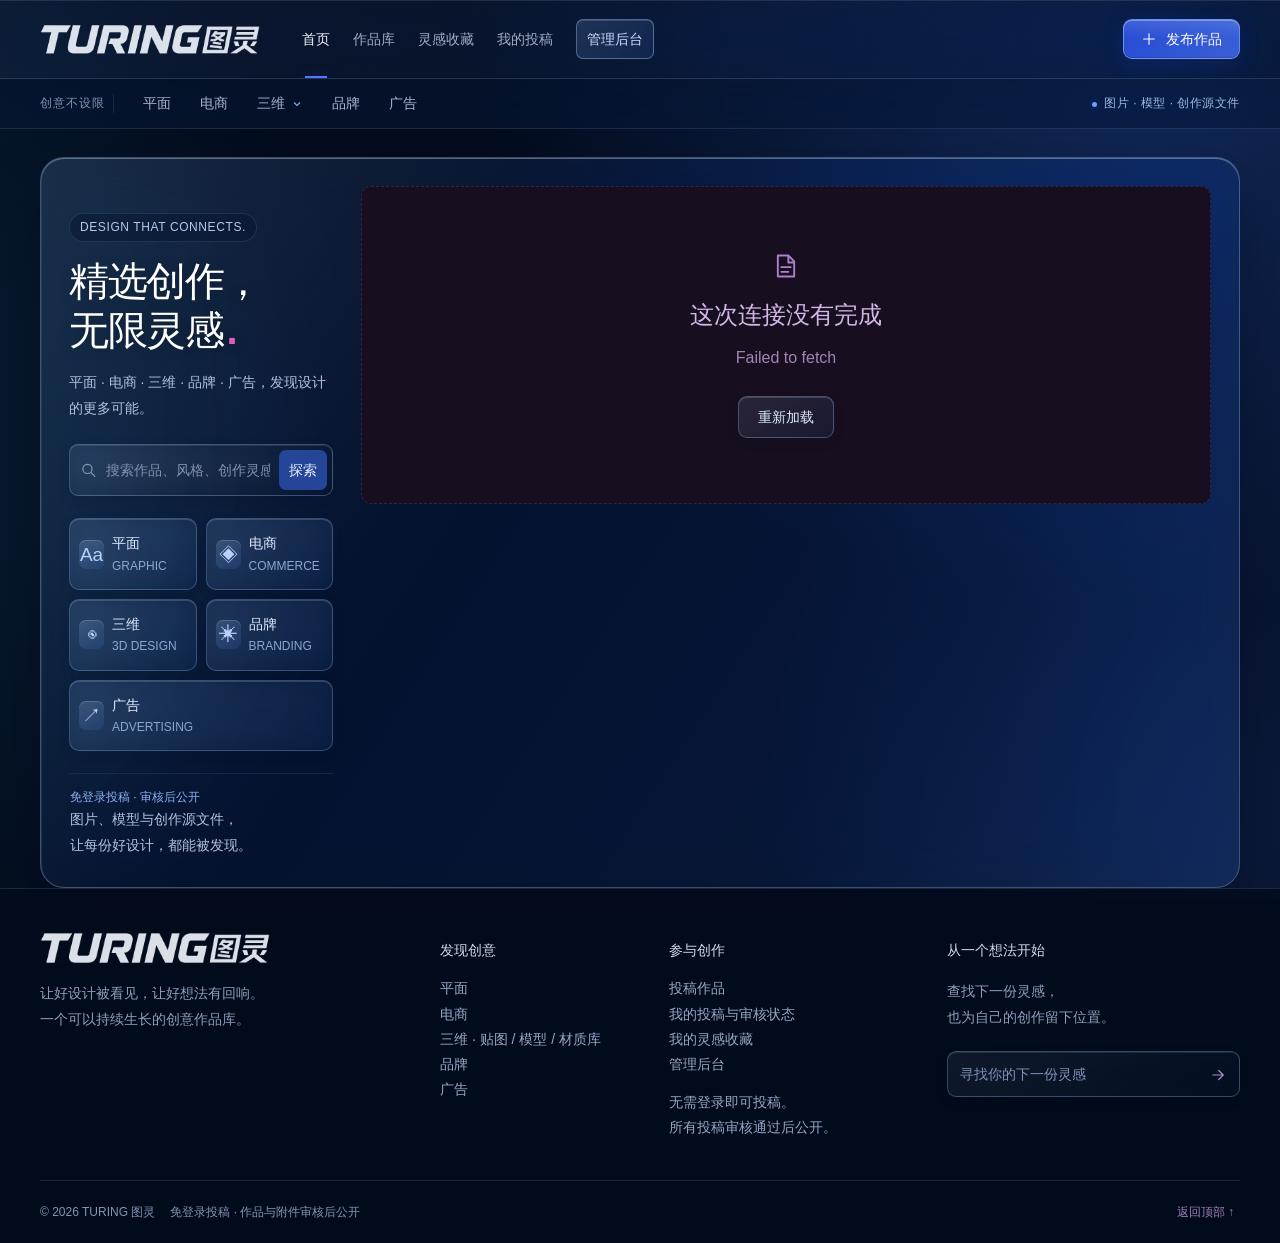
==== commit 1f4ec8b6: "Add blue frosted-glass surfaces and transparent wordmark rendering" ====
--- a/xingwai/index.html
+++ b/xingwai/index.html
@@ -14,9 +14,10 @@
     <link rel="stylesheet" href="./email-login.css?v=54011036e2" />
     <link rel="stylesheet" href="./guest-submissions.css?v=8840303872" />
     <link rel="stylesheet" href="./blue-violet.css?v=bcd7f39058" />
-    <link rel="stylesheet" href="./reference-blue.css?v=ab4fec7da8" />
+    <link rel="stylesheet" href="./reference-blue.css?v=a6504578d8" />
+    <link rel="stylesheet" href="./glass-theme.css?v=e637e488fd" />
     <title>TURING 图灵 · 设计作品库</title>
-    <script type="module" crossorigin src="./assets/index-KmDqyLmh.js"></script>
+    <script type="module" crossorigin src="./assets/index-DHZ3DjEO.js"></script>
     <link rel="stylesheet" crossorigin href="./assets/index-ClHnMe74.css">
   </head>
   <body>
--- a/xingwai/reference-blue.css
+++ b/xingwai/reference-blue.css
@@ -70,7 +70,7 @@
 
 /* Supplied TURING wordmark; blend the original white canvas into the dark UI. */
 .x-brand.x-turing-brand{display:flex;align-items:center;gap:0;width:220px;min-width:0;flex:0 0 auto}
-.x-turing-wordmark{display:block;width:100%;height:auto;aspect-ratio:1300/183;overflow:hidden;filter:invert(1) contrast(1.08);mix-blend-mode:screen}
+.x-turing-wordmark{display:block;width:100%;height:auto;aspect-ratio:1300/183;overflow:hidden;color:#f2f7ff}
 .x-footer .x-brand.x-turing-brand{width:230px;margin-bottom:16px}
 @media(max-width:1100px) and (min-width:761px){.x-header .x-brand.x-turing-brand{width:195px}.x-header-inner{gap:27px}}
 @media(max-width:760px){.x-header .x-brand.x-turing-brand{width:190px}.x-footer .x-brand.x-turing-brand{width:220px}}
--- a/xingwai/glass-theme.css
+++ b/xingwai/glass-theme.css
@@ -0,0 +1,260 @@
+/* Blue smoked glass: one material layer over the existing site layout. */
+:root{
+ --x-bg:#030b1c;
+ --x-text:#f2f7ff;
+ --x-muted:#aec1dd;
+ --x-glass-line:rgba(172,209,255,.24);
+ --x-glass-fill:linear-gradient(145deg,rgba(187,218,255,.11),rgba(55,102,166,.12) 35%,rgba(7,22,47,.48));
+ --x-glass-blur:blur(20px) saturate(135%);
+ --x-glass-shadow:inset 0 1px 0 rgba(224,241,255,.22),inset 1px 0 0 rgba(198,226,255,.045),0 12px 32px rgba(0,5,20,.25);
+ background:#030b1c;
+}
+body{
+ color:var(--x-text);
+ background-color:#030b1c;
+ background-image:radial-gradient(ellipse 950px 790px at 90% 5%,rgba(52,112,237,.31),transparent 72%),radial-gradient(ellipse 760px 880px at -15% 47%,rgba(32,125,172,.19),transparent 72%),radial-gradient(ellipse 800px 850px at 104% 90%,rgba(41,83,182,.21),transparent 72%);
+ background-attachment:fixed;
+ background-repeat:no-repeat;
+}
+.x-header{
+ background:linear-gradient(115deg,rgba(145,184,232,.075),rgba(6,18,40,.58));
+ border-color:rgba(172,209,255,.17);
+ box-shadow:inset 0 1px rgba(233,246,255,.11),0 6px 28px rgba(0,4,18,.15);
+ -webkit-backdrop-filter:blur(24px) saturate(140%);
+ backdrop-filter:blur(24px) saturate(140%);
+}
+.x-subnav{
+ background:rgba(9,25,50,.55);
+ border-color:rgba(172,209,255,.13);
+ -webkit-backdrop-filter:blur(18px) saturate(130%);
+ backdrop-filter:blur(18px) saturate(130%);
+}
+.x-header nav a.x-admin-entry{
+ background:linear-gradient(130deg,rgba(148,191,255,.17),rgba(33,72,128,.30));
+ border-color:rgba(170,207,255,.38);
+ box-shadow:inset 0 1px rgba(235,247,255,.15);
+}
+.x-home-showcase{
+ background:linear-gradient(123deg,rgba(143,187,239,.09),rgba(21,51,102,.20) 40%,rgba(50,104,199,.16));
+ border-color:rgba(173,211,255,.30);
+ border-radius:24px;
+ box-shadow:inset 0 1px rgba(230,245,255,.34),inset 1px 0 rgba(211,233,255,.09),0 24px 64px rgba(0,5,21,.27);
+ -webkit-backdrop-filter:blur(24px) saturate(140%);
+ backdrop-filter:blur(24px) saturate(140%);
+}
+.x-home-showcase::before{
+ inset:0;
+ width:auto;height:auto;
+ border-radius:inherit;
+ background:linear-gradient(125deg,rgba(223,242,255,.055),transparent 34%,transparent 72%,rgba(133,194,255,.04));
+}
+.x-home-showcase::after{display:none}
+.x-work-card,.x-showcase-featured .x-work-card,
+.x-recent-panel,.x-studio-cta,.x-module-card,.x-library-filter,
+.x-aside-panel,.x-aside-message,.x-demo-files,.x-member-notice,.x-review-notice,
+.x-my-work,.x-review-card,.x-review-unlock,
+.x-explore .x-empty,.x-owner-works .x-empty,.x-invite{
+ background:var(--x-glass-fill);
+ border-color:var(--x-glass-line);
+ border-top-color:rgba(200,229,255,.38);
+ box-shadow:var(--x-glass-shadow);
+ -webkit-backdrop-filter:var(--x-glass-blur);
+ backdrop-filter:var(--x-glass-blur);
+}
+.x-work-card,.x-showcase-featured .x-work-card{
+ position:relative;
+ border-radius:16px;
+ transition:transform 220ms ease,border-color 220ms ease,background 220ms ease,box-shadow 220ms ease;
+ -webkit-backdrop-filter:blur(12px) saturate(125%);
+ backdrop-filter:blur(12px) saturate(125%);
+}
+.x-work-card::before{
+ content:"";position:absolute;top:0;left:12%;right:12%;height:1px;
+ background:linear-gradient(90deg,transparent,rgba(238,249,255,.65),transparent);
+ pointer-events:none;
+}
+.x-work-card:hover,.x-showcase-featured .x-work-card:hover{
+ background:linear-gradient(145deg,rgba(201,228,255,.16),rgba(61,115,188,.16) 35%,rgba(12,33,65,.53));
+ border-color:rgba(181,219,255,.55);
+ box-shadow:inset 0 1px rgba(243,251,255,.42),0 14px 34px rgba(0,8,29,.35);
+ transform:translateY(-2px);
+}
+.x-work-image,.x-showcase-featured .x-work-image{
+ border-radius:11px;
+ border-color:rgba(190,221,255,.18);
+ background:#0b1b35;
+}
+.x-work-image:hover{border-color:rgba(193,227,255,.42)}
+.x-work-bottom{border-color:rgba(174,206,247,.15)}
+.x-work-author,.x-work-bottom,.x-card-description,.x-muted,.x-hint{color:#aec1dd}
+.x-showcase-featured .x-card-description{color:#acbfdb}
+.x-recent-panel,.x-studio-cta,.x-module-card,.x-library-filter,.x-aside-panel,.x-review-unlock{border-radius:16px}
+.x-recent-panel header p,.x-studio-cta p,.x-showcase-intro>div>p:last-child{color:#b0c3df}
+.x-recent-row,.x-recent-row:hover{
+ background:linear-gradient(90deg,transparent 74px,rgba(172,210,255,.07) 75px,rgba(110,166,234,.025));
+}
+.x-recent-copy small,.x-recent-type{color:#a9bddb}
+.x-recent-row:hover{background:linear-gradient(90deg,transparent 74px,rgba(172,210,255,.14) 75px,rgba(110,166,234,.045))}
+.x-main-search,.x-search-wide,.x-footer-search,.x-owner-work-search input{
+ background:linear-gradient(140deg,rgba(197,223,255,.065),rgba(4,18,40,.50));
+ border-color:rgba(157,197,246,.32);
+ box-shadow:inset 0 1px rgba(237,248,255,.10),0 4px 12px rgba(0,5,20,.12);
+ -webkit-backdrop-filter:blur(12px);
+ backdrop-filter:blur(12px);
+}
+.x-showcase-intro .x-home-categories>a,.x-home-categories>a{
+ background:linear-gradient(135deg,rgba(147,194,250,.13),rgba(23,57,109,.21));
+ border-color:rgba(159,201,253,.25);
+ box-shadow:inset 0 1px rgba(222,240,255,.17),0 4px 12px rgba(0,7,24,.10);
+}
+.x-showcase-intro .x-home-categories>a:hover,.x-home-categories>a:hover,
+.x-module-card:hover,.x-module-card.is-active{
+ background:linear-gradient(130deg,rgba(169,211,255,.20),rgba(34,88,160,.27));
+ border-color:rgba(179,219,255,.52);
+ box-shadow:inset 0 1px rgba(238,249,255,.30),0 7px 18px rgba(0,8,30,.20);
+}
+.x-showcase-intro .x-category-symbol,.x-showcase-intro .x-home-categories>a:nth-child(even) .x-category-symbol,
+.x-module-card>i,.x-studio-symbol{
+ background:linear-gradient(145deg,rgba(171,211,255,.18),rgba(43,94,167,.23));
+ border-color:rgba(188,220,255,.25);
+ box-shadow:inset 0 1px rgba(237,248,255,.18);
+}
+.x-primary,.x-carousel-editorial-cta{
+ background:linear-gradient(180deg,rgba(229,242,255,.12),transparent 48%),linear-gradient(115deg,#294cd5,#385fd6);
+ border-color:rgba(185,213,255,.43);
+ box-shadow:inset 0 1px rgba(238,249,255,.34),inset 0 -1px rgba(0,17,74,.22),0 6px 20px rgba(20,59,177,.23);
+ color:#fff;
+}
+.x-primary:hover,.x-carousel-editorial-link:hover .x-carousel-editorial-cta{
+ background:linear-gradient(180deg,rgba(237,249,255,.16),transparent 50%),linear-gradient(115deg,#3056dc,#3c64dc);
+ border-color:rgba(215,236,255,.66);
+ box-shadow:inset 0 1px rgba(248,253,255,.42),0 8px 24px rgba(25,69,190,.30);
+}
+.x-secondary,.x-carousel-arrow,.x-carousel-playback{
+ background:linear-gradient(145deg,rgba(188,217,255,.11),rgba(42,77,127,.17));
+ border-color:rgba(165,202,250,.30);
+ box-shadow:inset 0 1px rgba(234,247,255,.17),0 4px 12px rgba(0,5,20,.12);
+ color:#dceaff;
+}
+.x-secondary:hover,.x-carousel-arrow:hover,.x-carousel-playback:hover{
+ background:linear-gradient(145deg,rgba(199,229,255,.17),rgba(54,101,163,.26));
+ border-color:rgba(190,224,255,.52);
+}
+.x-work-badge,.x-showcase-featured .x-work-badge,.x-showcase-field{
+ background:rgba(8,23,47,.73);
+ border-color:rgba(202,228,255,.32);
+ color:#d6e8ff;
+ -webkit-backdrop-filter:blur(10px);
+ backdrop-filter:blur(10px);
+}
+.x-tags a,.x-tags span,.x-file-extension,.x-admin-unlock-features>span{
+ background:rgba(102,158,230,.12);
+ border-color:rgba(164,204,255,.24);
+ color:#c0d9ff;
+ box-shadow:inset 0 1px rgba(222,241,255,.10);
+}
+.x-filter-line{border-color:rgba(167,204,248,.13)}
+.x-filter-line a.is-active,.x-tab-row>button.is-active,.x-pagination a.is-active{
+ background:linear-gradient(130deg,rgba(109,165,255,.24),rgba(47,91,174,.34));
+ border-color:rgba(170,211,255,.41);
+ color:#e5f1ff;
+ box-shadow:inset 0 1px rgba(230,246,255,.21);
+}
+.x-pagination a{background:rgba(53,96,156,.14);border-color:rgba(167,204,248,.22)}
+.x-three-menu{
+ background:linear-gradient(140deg,rgba(28,58,102,.91),rgba(7,23,48,.93));
+ border-color:rgba(178,215,255,.34);
+ box-shadow:inset 0 1px rgba(227,243,255,.25),0 18px 38px rgba(0,5,20,.40);
+ -webkit-backdrop-filter:blur(24px) saturate(135%);
+ backdrop-filter:blur(24px) saturate(135%);
+}
+.x-home-carousel .x-carousel{border-color:rgba(185,218,255,.29);border-radius:19px;box-shadow:var(--x-glass-shadow)}
+.x-carousel-topline,.x-carousel-bottom{
+ background:linear-gradient(130deg,rgba(110,156,219,.12),rgba(13,35,69,.45));
+ border-color:rgba(175,209,249,.17);
+ -webkit-backdrop-filter:blur(16px);
+ backdrop-filter:blur(16px);
+}
+.x-topic{border-color:rgba(185,218,255,.25);border-radius:16px;box-shadow:var(--x-glass-shadow)}
+.x-topic::before{background:linear-gradient(95deg,rgba(4,17,39,.92),rgba(14,43,84,.40))}
+.x-invite{border-radius:20px}
+.x-dialog{
+ background:linear-gradient(140deg,rgba(39,68,111,.85),rgba(6,21,44,.92) 70%);
+ border-color:rgba(185,222,255,.40);
+ border-radius:22px;
+ box-shadow:inset 0 1px rgba(235,248,255,.31),0 28px 100px rgba(0,3,15,.60);
+ -webkit-backdrop-filter:blur(28px) saturate(125%);
+ backdrop-filter:blur(28px) saturate(125%);
+}
+.x-dialog::backdrop{background:rgba(1,7,20,.58);-webkit-backdrop-filter:blur(7px);backdrop-filter:blur(7px)}
+.x-modal-header,.x-composer-actions,.x-review-decision{
+ background:rgba(15,37,72,.68);
+ border-color:rgba(174,212,255,.18);
+}
+.x-dialog-close{background:rgba(118,170,237,.13);border-color:rgba(185,220,255,.35);box-shadow:inset 0 1px rgba(228,245,255,.20)}
+.x-field input,.x-field select,.x-field textarea,.x-admin-search{
+ background:rgba(4,17,38,.62);
+ border-color:rgba(150,190,243,.37);
+ color:#f0f6ff;
+ box-shadow:inset 0 1px 3px rgba(0,6,23,.15),0 1px rgba(225,243,255,.04);
+}
+.x-field input::placeholder,.x-field textarea::placeholder{color:#91a9cb;opacity:1}
+.x-field select option{background:#0b1d39;color:#edf5ff}
+.x-field input:focus,.x-field select:focus,.x-field textarea:focus,.x-owner-work-search input:focus{
+ border-color:#9cc6ff;
+ box-shadow:0 0 0 3px rgba(108,170,255,.14),inset 0 1px 3px rgba(0,6,23,.13);
+}
+.x-cover-zone,.x-attachment-drop,.x-composer-preview,.x-file-list li,.x-delete-work-title{
+ background:linear-gradient(135deg,rgba(137,186,244,.08),rgba(5,21,46,.38));
+ border-color:rgba(174,212,255,.24);
+ box-shadow:inset 0 1px rgba(224,242,255,.10);
+}
+.x-cover-zone:hover,.x-cover-zone:not(.has-image):hover,.x-attachment-drop:hover{background:rgba(88,145,218,.12);border-color:rgba(189,225,255,.48)}
+.x-footer{background:rgba(3,12,29,.68);border-color:rgba(173,207,250,.14);-webkit-backdrop-filter:blur(16px);backdrop-filter:blur(16px)}
+.x-footer-bottom{border-color:rgba(173,207,250,.13)}
+.x-static-notice{background:linear-gradient(130deg,rgba(146,190,246,.10),rgba(13,38,76,.30))!important;border-color:rgba(166,207,255,.26)!important;box-shadow:inset 0 1px rgba(231,247,255,.11);-webkit-backdrop-filter:blur(12px);backdrop-filter:blur(12px)}
+.x-toast{background:rgba(24,53,91,.90);border-color:rgba(192,226,255,.40);box-shadow:inset 0 1px rgba(235,248,255,.22),0 12px 32px rgba(0,5,20,.35);-webkit-backdrop-filter:blur(18px);backdrop-filter:blur(18px)}
+
+@media(max-width:760px){
+ body{background-attachment:scroll}
+ :root{--x-glass-blur:blur(12px) saturate(120%)}
+ .x-header{-webkit-backdrop-filter:blur(16px) saturate(125%);backdrop-filter:blur(16px) saturate(125%)}
+ .x-home-showcase{border-radius:19px;-webkit-backdrop-filter:blur(14px) saturate(120%);backdrop-filter:blur(14px) saturate(120%)}
+ .x-work-card,.x-showcase-featured .x-work-card{-webkit-backdrop-filter:none;backdrop-filter:none}
+ .x-dialog{border-radius:17px;-webkit-backdrop-filter:blur(16px);backdrop-filter:blur(16px)}
+}
+@media(max-width:1200px) and (min-width:621px){
+ .x-recent-row,.x-recent-row:hover{background:linear-gradient(90deg,transparent 60px,rgba(172,210,255,.075) 61px,rgba(110,166,234,.025))}
+}
+@media(max-width:620px){
+ .x-recent-row,.x-recent-row:hover{background:linear-gradient(90deg,transparent 60px,rgba(172,210,255,.075) 61px,rgba(110,166,234,.025))}
+}
+@media(max-width:359px){
+ .x-recent-row,.x-recent-row:hover{background:linear-gradient(90deg,transparent 51px,rgba(172,210,255,.075) 52px,rgba(110,166,234,.025))}
+}
+@supports not ((backdrop-filter:blur(1px)) or (-webkit-backdrop-filter:blur(1px))){
+ :root{--x-glass-fill:linear-gradient(145deg,#162c4c,#0b1d37);--x-glass-blur:none}
+ .x-header,.x-subnav,.x-home-showcase,.x-three-menu,.x-dialog{background-color:#0b1c36}
+}
+@media(prefers-reduced-transparency:reduce){
+ :root{--x-glass-fill:linear-gradient(145deg,#162c4c,#0b1d37);--x-glass-blur:none}
+ .x-header,.x-subnav,.x-home-showcase,.x-three-menu,.x-dialog,.x-main-search,.x-search-wide,.x-footer{
+  background-color:#0b1c36;-webkit-backdrop-filter:none;backdrop-filter:none;
+ }
+ .x-work-card,.x-showcase-featured .x-work-card{-webkit-backdrop-filter:none;backdrop-filter:none}
+ .x-work-card:hover,.x-showcase-featured .x-work-card:hover,.x-module-card:hover,.x-module-card.is-active,.x-showcase-intro .x-home-categories>a,.x-showcase-intro .x-home-categories>a:hover{background-color:#102642}
+ .x-static-notice{background-color:#0b1c36!important;-webkit-backdrop-filter:none;backdrop-filter:none}
+}
+@media(prefers-reduced-motion:reduce){
+ .x-work-card,.x-showcase-featured .x-work-card,.x-home-categories>a,.x-module-card{transition:none}
+ .x-work-card:hover,.x-showcase-featured .x-work-card:hover,.x-home-categories>a:hover,.x-module-card:hover{transform:none!important}
+}
+@media(forced-colors:active){
+ body{background:Canvas;color:CanvasText}
+ .x-turing-wordmark{color:CanvasText}
+ .x-header,.x-subnav,.x-home-showcase,.x-work-card,.x-showcase-featured .x-work-card,.x-recent-panel,.x-studio-cta,.x-module-card,.x-library-filter,.x-aside-panel,.x-review-unlock,.x-three-menu,.x-dialog,.x-footer{
+  background:Canvas!important;color:CanvasText;border-color:CanvasText;box-shadow:none;-webkit-backdrop-filter:none;backdrop-filter:none;
+ }
+ .x-home-showcase::before,.x-work-card::before{display:none}
+ .x-primary,.x-secondary{background:ButtonFace;color:ButtonText;border:1px solid ButtonText;box-shadow:none}
+}
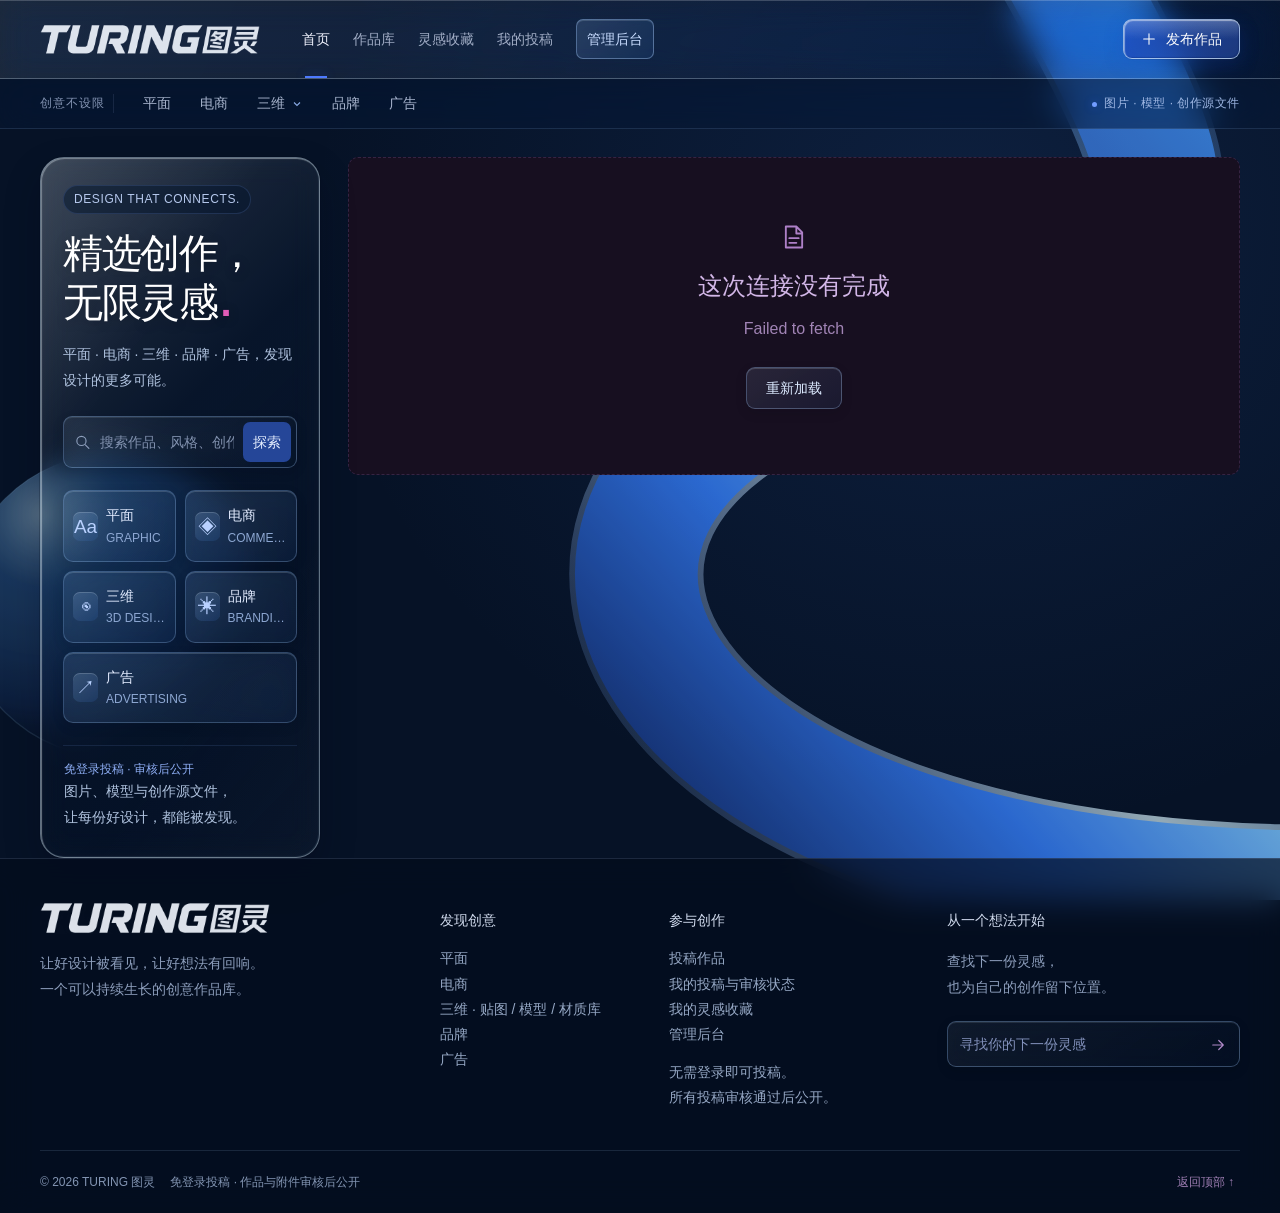
==== commit a038eb50: "Give Turing’s blue glass panels visible depth and frosted edges" ====
--- a/xingwai/index.html
+++ b/xingwai/index.html
@@ -15,9 +15,9 @@
     <link rel="stylesheet" href="./guest-submissions.css?v=8840303872" />
     <link rel="stylesheet" href="./blue-violet.css?v=bcd7f39058" />
     <link rel="stylesheet" href="./reference-blue.css?v=a6504578d8" />
-    <link rel="stylesheet" href="./glass-theme.css?v=e637e488fd" />
+    <link rel="stylesheet" href="./glass-theme.css?v=47041d9795" />
     <title>TURING 图灵 · 设计作品库</title>
-    <script type="module" crossorigin src="./assets/index-DHZ3DjEO.js"></script>
+    <script type="module" crossorigin src="./assets/index-DvScshxx.js"></script>
     <link rel="stylesheet" crossorigin href="./assets/index-ClHnMe74.css">
   </head>
   <body>
--- a/xingwai/glass-theme.css
+++ b/xingwai/glass-theme.css
@@ -3,25 +3,28 @@
  --x-bg:#030b1c;
  --x-text:#f2f7ff;
  --x-muted:#aec1dd;
- --x-glass-line:rgba(172,209,255,.24);
- --x-glass-fill:linear-gradient(145deg,rgba(187,218,255,.11),rgba(55,102,166,.12) 35%,rgba(7,22,47,.48));
- --x-glass-blur:blur(20px) saturate(135%);
- --x-glass-shadow:inset 0 1px 0 rgba(224,241,255,.22),inset 1px 0 0 rgba(198,226,255,.045),0 12px 32px rgba(0,5,20,.25);
+ --x-glass-line:rgba(222,242,255,.42);
+ --x-glass-fill:linear-gradient(135deg,rgba(232,246,255,.17),rgba(185,221,255,.035) 40%,rgba(4,17,38,.32));
+ --x-glass-blur:blur(14px) saturate(130%) brightness(.78);
+ --x-glass-shadow:inset 1px 1px 1px rgba(243,251,255,.43),inset -1px -1px 1px rgba(206,235,255,.10),0 0 0 1px rgba(3,13,31,.22),0 16px 36px rgba(0,5,20,.24);
  background:#030b1c;
 }
 body{
+ isolation:isolate;
  color:var(--x-text);
- background-color:#030b1c;
- background-image:radial-gradient(ellipse 950px 790px at 90% 5%,rgba(52,112,237,.31),transparent 72%),radial-gradient(ellipse 760px 880px at -15% 47%,rgba(32,125,172,.19),transparent 72%),radial-gradient(ellipse 800px 850px at 104% 90%,rgba(41,83,182,.21),transparent 72%);
+ background-color:#061226;
+ background-image:radial-gradient(ellipse 900px 850px at 75% 25%,rgba(52,104,193,.16),transparent 72%);
  background-attachment:fixed;
  background-repeat:no-repeat;
 }
+.x-glass-scene{position:fixed;inset:0;z-index:-1;pointer-events:none;overflow:hidden}
+.x-glass-scene>svg{width:100%;height:100%;display:block;opacity:.83}
 .x-header{
- background:linear-gradient(115deg,rgba(145,184,232,.075),rgba(6,18,40,.58));
- border-color:rgba(172,209,255,.17);
- box-shadow:inset 0 1px rgba(233,246,255,.11),0 6px 28px rgba(0,4,18,.15);
- -webkit-backdrop-filter:blur(24px) saturate(140%);
- backdrop-filter:blur(24px) saturate(140%);
+ background:linear-gradient(115deg,rgba(235,248,255,.10),rgba(6,18,40,.20));
+ border-color:rgba(220,241,255,.28);
+ box-shadow:inset 0 1px rgba(245,251,255,.20),0 6px 28px rgba(0,4,18,.15);
+ -webkit-backdrop-filter:blur(16px) saturate(140%);
+ backdrop-filter:blur(16px) saturate(140%);
 }
 .x-subnav{
  background:rgba(9,25,50,.55);
@@ -35,20 +38,31 @@
  box-shadow:inset 0 1px rgba(235,247,255,.15);
 }
 .x-home-showcase{
- background:linear-gradient(123deg,rgba(143,187,239,.09),rgba(21,51,102,.20) 40%,rgba(50,104,199,.16));
- border-color:rgba(173,211,255,.30);
+ grid-template-columns:280px minmax(0,1fr);
+ padding:0;
+ border:0;
+ border-radius:0;
+ background:none;
+ box-shadow:none;
+ overflow:visible;
+ isolation:auto;
+ -webkit-backdrop-filter:none;
+ backdrop-filter:none;
+}
+.x-home-intro.x-showcase-intro{
+ position:relative;
+ isolation:isolate;
+ align-self:start;
+ padding:26px 22px;
+ border:1px solid var(--x-glass-line);
  border-radius:24px;
- box-shadow:inset 0 1px rgba(230,245,255,.34),inset 1px 0 rgba(211,233,255,.09),0 24px 64px rgba(0,5,21,.27);
- -webkit-backdrop-filter:blur(24px) saturate(140%);
- backdrop-filter:blur(24px) saturate(140%);
-}
-.x-home-showcase::before{
- inset:0;
- width:auto;height:auto;
- border-radius:inherit;
- background:linear-gradient(125deg,rgba(223,242,255,.055),transparent 34%,transparent 72%,rgba(133,194,255,.04));
-}
-.x-home-showcase::after{display:none}
+ background:var(--x-glass-fill);
+ box-shadow:var(--x-glass-shadow);
+ -webkit-backdrop-filter:var(--x-glass-blur);
+ backdrop-filter:var(--x-glass-blur);
+}
+.x-home-intro.x-showcase-intro::before{content:"";position:absolute;inset:1px;border-radius:inherit;z-index:-1;pointer-events:none;background:linear-gradient(125deg,rgba(246,252,255,.10),transparent 30%,transparent 70%,rgba(226,245,255,.03))}
+.x-home-showcase::before,.x-home-showcase::after{display:none}
 .x-work-card,.x-showcase-featured .x-work-card,
 .x-recent-panel,.x-studio-cta,.x-module-card,.x-library-filter,
 .x-aside-panel,.x-aside-message,.x-demo-files,.x-member-notice,.x-review-notice,
@@ -56,39 +70,40 @@
 .x-explore .x-empty,.x-owner-works .x-empty,.x-invite{
  background:var(--x-glass-fill);
  border-color:var(--x-glass-line);
- border-top-color:rgba(200,229,255,.38);
+ border-top-color:rgba(235,248,255,.65);
  box-shadow:var(--x-glass-shadow);
  -webkit-backdrop-filter:var(--x-glass-blur);
  backdrop-filter:var(--x-glass-blur);
 }
 .x-work-card,.x-showcase-featured .x-work-card{
  position:relative;
+ border-radius:22px;
+ transition:transform 220ms ease,border-color 220ms ease,background 220ms ease,box-shadow 220ms ease;
+ -webkit-backdrop-filter:var(--x-glass-blur);
+ backdrop-filter:var(--x-glass-blur);
+}
+.x-work-card::before{
+ content:"";position:absolute;top:1px;left:1px;right:1px;height:35%;border-radius:inherit;
+ background:linear-gradient(120deg,rgba(249,253,255,.14),transparent 48%);
+ pointer-events:none;
+}
+.x-work-card:hover,.x-showcase-featured .x-work-card:hover{
+ background:linear-gradient(135deg,rgba(241,251,255,.24),rgba(194,229,255,.055) 40%,rgba(4,17,38,.26));
+ border-color:rgba(232,248,255,.76);
+ box-shadow:inset 1px 1px 1px rgba(252,254,255,.65),inset -1px -1px 1px rgba(228,245,255,.19),0 18px 40px rgba(0,8,29,.35);
+ transform:translateY(-2px);
+}
+.x-work-image,.x-showcase-featured .x-work-image{
  border-radius:16px;
- transition:transform 220ms ease,border-color 220ms ease,background 220ms ease,box-shadow 220ms ease;
- -webkit-backdrop-filter:blur(12px) saturate(125%);
- backdrop-filter:blur(12px) saturate(125%);
-}
-.x-work-card::before{
- content:"";position:absolute;top:0;left:12%;right:12%;height:1px;
- background:linear-gradient(90deg,transparent,rgba(238,249,255,.65),transparent);
- pointer-events:none;
-}
-.x-work-card:hover,.x-showcase-featured .x-work-card:hover{
- background:linear-gradient(145deg,rgba(201,228,255,.16),rgba(61,115,188,.16) 35%,rgba(12,33,65,.53));
- border-color:rgba(181,219,255,.55);
- box-shadow:inset 0 1px rgba(243,251,255,.42),0 14px 34px rgba(0,8,29,.35);
- transform:translateY(-2px);
-}
-.x-work-image,.x-showcase-featured .x-work-image{
- border-radius:11px;
  border-color:rgba(190,221,255,.18);
  background:#0b1b35;
 }
 .x-work-image:hover{border-color:rgba(193,227,255,.42)}
 .x-work-bottom{border-color:rgba(174,206,247,.15)}
 .x-work-author,.x-work-bottom,.x-card-description,.x-muted,.x-hint{color:#aec1dd}
+.x-work-title,.x-showcase-featured .x-work-title,.x-recent-copy strong{text-shadow:0 1px 6px rgba(0,7,24,.65)}
 .x-showcase-featured .x-card-description{color:#acbfdb}
-.x-recent-panel,.x-studio-cta,.x-module-card,.x-library-filter,.x-aside-panel,.x-review-unlock{border-radius:16px}
+.x-recent-panel,.x-studio-cta,.x-module-card,.x-library-filter,.x-aside-panel,.x-review-unlock{border-radius:22px}
 .x-recent-panel header p,.x-studio-cta p,.x-showcase-intro>div>p:last-child{color:#b0c3df}
 .x-recent-row,.x-recent-row:hover{
  background:linear-gradient(90deg,transparent 74px,rgba(172,210,255,.07) 75px,rgba(110,166,234,.025));
@@ -120,9 +135,10 @@
  box-shadow:inset 0 1px rgba(237,248,255,.18);
 }
 .x-primary,.x-carousel-editorial-cta{
- background:linear-gradient(180deg,rgba(229,242,255,.12),transparent 48%),linear-gradient(115deg,#294cd5,#385fd6);
- border-color:rgba(185,213,255,.43);
- box-shadow:inset 0 1px rgba(238,249,255,.34),inset 0 -1px rgba(0,17,74,.22),0 6px 20px rgba(20,59,177,.23);
+ background:linear-gradient(180deg,rgba(248,253,255,.23),transparent 50%),linear-gradient(115deg,rgba(30,79,195,.82),rgba(41,76,166,.64));
+ border-color:rgba(220,240,255,.61);
+ box-shadow:inset 1px 1px 1px rgba(252,254,255,.48),inset -1px -1px 1px rgba(0,17,74,.22),0 6px 20px rgba(20,59,177,.23);
+ -webkit-backdrop-filter:blur(10px);backdrop-filter:blur(10px);
  color:#fff;
 }
 .x-primary:hover,.x-carousel-editorial-link:hover .x-carousel-editorial-cta{
@@ -179,10 +195,10 @@
 .x-topic::before{background:linear-gradient(95deg,rgba(4,17,39,.92),rgba(14,43,84,.40))}
 .x-invite{border-radius:20px}
 .x-dialog{
- background:linear-gradient(140deg,rgba(39,68,111,.85),rgba(6,21,44,.92) 70%);
- border-color:rgba(185,222,255,.40);
+ background:linear-gradient(135deg,rgba(220,240,255,.16),rgba(6,21,44,.68) 70%);
+ border-color:rgba(226,244,255,.62);
  border-radius:22px;
- box-shadow:inset 0 1px rgba(235,248,255,.31),0 28px 100px rgba(0,3,15,.60);
+ box-shadow:inset 1px 1px 1px rgba(249,253,255,.56),inset -1px -1px 1px rgba(218,241,255,.16),0 28px 100px rgba(0,3,15,.60);
  -webkit-backdrop-filter:blur(28px) saturate(125%);
  backdrop-filter:blur(28px) saturate(125%);
 }
@@ -219,10 +235,13 @@
  body{background-attachment:scroll}
  :root{--x-glass-blur:blur(12px) saturate(120%)}
  .x-header{-webkit-backdrop-filter:blur(16px) saturate(125%);backdrop-filter:blur(16px) saturate(125%)}
- .x-home-showcase{border-radius:19px;-webkit-backdrop-filter:blur(14px) saturate(120%);backdrop-filter:blur(14px) saturate(120%)}
- .x-work-card,.x-showcase-featured .x-work-card{-webkit-backdrop-filter:none;backdrop-filter:none}
+ .x-home-showcase{border-radius:0;-webkit-backdrop-filter:none;backdrop-filter:none}
+ .x-home-intro.x-showcase-intro{padding:24px 20px;border-radius:22px}
+ .x-glass-scene>svg{opacity:.62}
+ .x-work-card,.x-showcase-featured .x-work-card{-webkit-backdrop-filter:blur(8px) brightness(.8);backdrop-filter:blur(8px) brightness(.8)}
  .x-dialog{border-radius:17px;-webkit-backdrop-filter:blur(16px);backdrop-filter:blur(16px)}
 }
+@media(max-width:900px){.x-home-showcase{grid-template-columns:minmax(0,1fr)}}
 @media(max-width:1200px) and (min-width:621px){
  .x-recent-row,.x-recent-row:hover{background:linear-gradient(90deg,transparent 60px,rgba(172,210,255,.075) 61px,rgba(110,166,234,.025))}
 }
@@ -234,10 +253,12 @@
 }
 @supports not ((backdrop-filter:blur(1px)) or (-webkit-backdrop-filter:blur(1px))){
  :root{--x-glass-fill:linear-gradient(145deg,#162c4c,#0b1d37);--x-glass-blur:none}
+ .x-glass-scene{display:none}
  .x-header,.x-subnav,.x-home-showcase,.x-three-menu,.x-dialog{background-color:#0b1c36}
 }
 @media(prefers-reduced-transparency:reduce){
  :root{--x-glass-fill:linear-gradient(145deg,#162c4c,#0b1d37);--x-glass-blur:none}
+ .x-glass-scene{display:none}
  .x-header,.x-subnav,.x-home-showcase,.x-three-menu,.x-dialog,.x-main-search,.x-search-wide,.x-footer{
   background-color:#0b1c36;-webkit-backdrop-filter:none;backdrop-filter:none;
  }
@@ -256,5 +277,6 @@
   background:Canvas!important;color:CanvasText;border-color:CanvasText;box-shadow:none;-webkit-backdrop-filter:none;backdrop-filter:none;
  }
  .x-home-showcase::before,.x-work-card::before{display:none}
+ .x-glass-scene{display:none}
  .x-primary,.x-secondary{background:ButtonFace;color:ButtonText;border:1px solid ButtonText;box-shadow:none}
 }
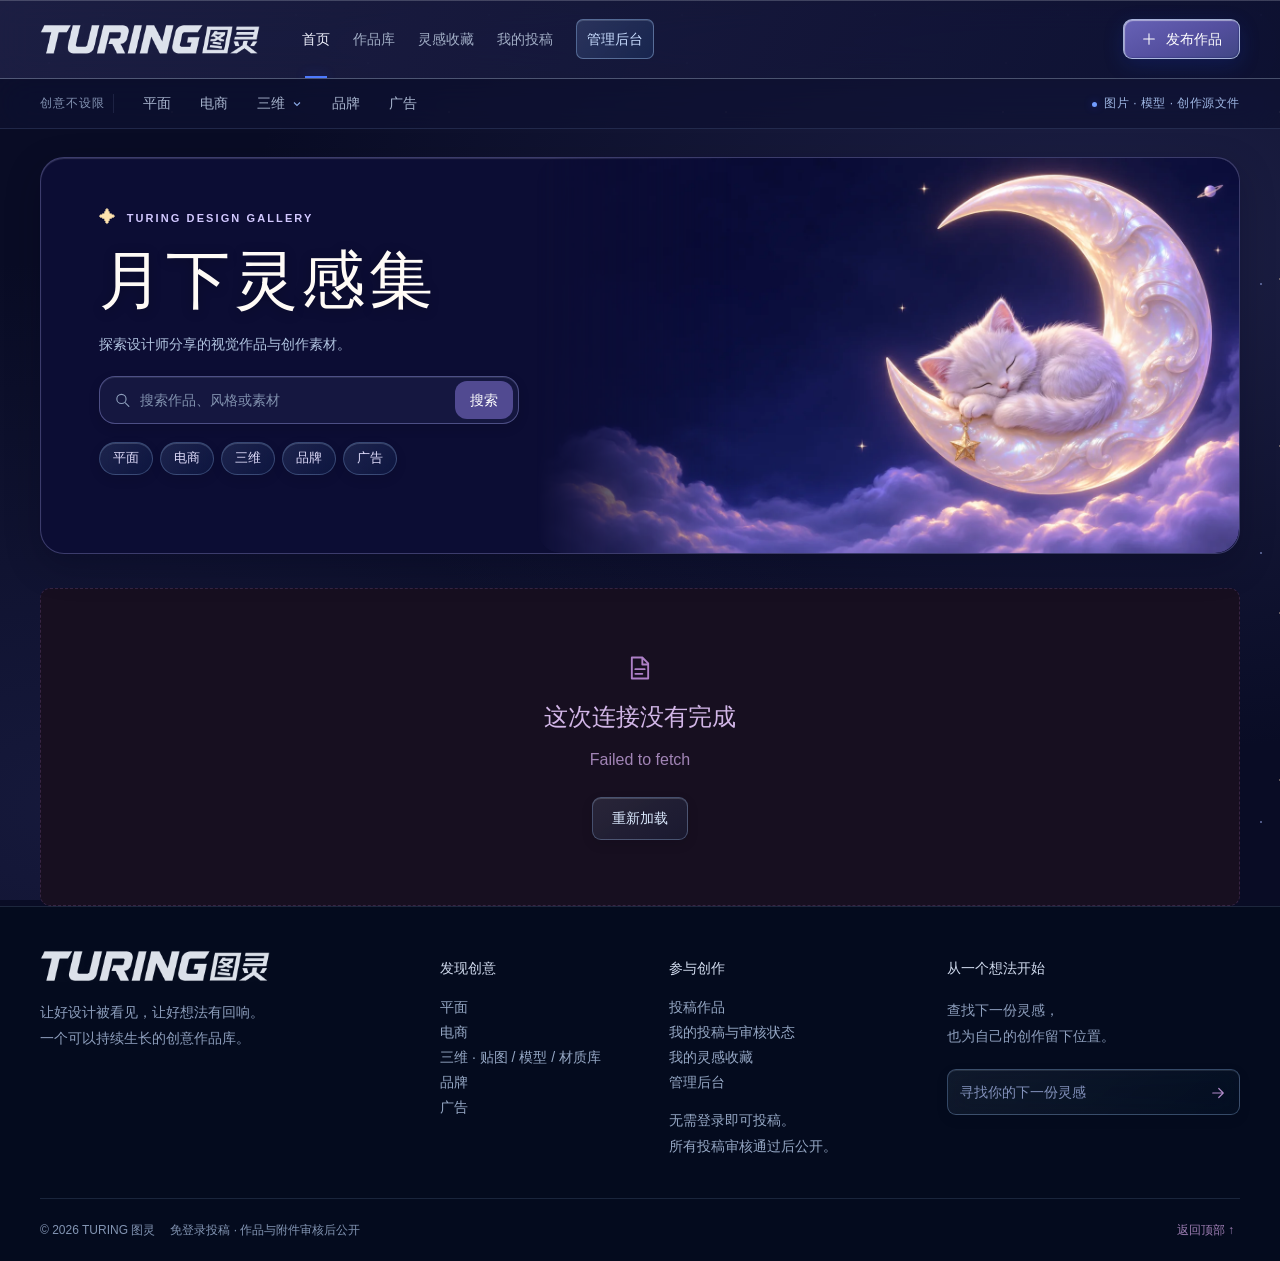
==== commit f0d801ab: "Give the Turing gallery a moonlit illustrated home and gentle hover stars" ====
--- a/xingwai/index.html
+++ b/xingwai/index.html
@@ -9,15 +9,15 @@
     <link rel="stylesheet" href="./library.css?v=d82d4f4bc5" />
     <link rel="stylesheet" href="./cyber-theme.css?v=1da68817ee" />
     <link rel="stylesheet" href="./carousel.css?v=0d4721d995" />
-    <link rel="stylesheet" href="./artwork-motion.css?v=92dc8b0178" />
+    <link rel="stylesheet" href="./artwork-motion.css?v=3a91d13331" />
     <link rel="stylesheet" href="./submission-preview.css?v=83d5d82a52" />
     <link rel="stylesheet" href="./email-login.css?v=54011036e2" />
     <link rel="stylesheet" href="./guest-submissions.css?v=8840303872" />
     <link rel="stylesheet" href="./blue-violet.css?v=bcd7f39058" />
     <link rel="stylesheet" href="./reference-blue.css?v=a6504578d8" />
-    <link rel="stylesheet" href="./glass-theme.css?v=47041d9795" />
+    <link rel="stylesheet" href="./glass-theme.css?v=cc28a65ebb" />
     <title>TURING 图灵 · 设计作品库</title>
-    <script type="module" crossorigin src="./assets/index-DvScshxx.js"></script>
+    <script type="module" crossorigin src="./assets/index-B8L67f9M.js"></script>
     <link rel="stylesheet" crossorigin href="./assets/index-ClHnMe74.css">
   </head>
   <body>
--- a/xingwai/artwork-motion.css
+++ b/xingwai/artwork-motion.css
@@ -4,7 +4,7 @@
 .x-motion-target>img{display:block;transform-origin:center;backface-visibility:hidden;transition:transform 220ms ease,filter 180ms ease}
 .x-water-filter-defs{position:absolute;inset:0;overflow:hidden;pointer-events:none}
 .x-artwork-effects,.x-artwork-glow,.x-artwork-water{position:absolute;inset:0;pointer-events:none;border-radius:inherit;overflow:hidden}
-.x-cursor-water{position:fixed;inset:0;z-index:999;overflow:hidden;pointer-events:none;contain:strict;opacity:.2}
+.x-cursor-water{position:fixed;inset:0;z-index:999;overflow:hidden;pointer-events:none;contain:strict}
 .x-cursor-water .x-water-ring{border-width:1px;box-shadow:0 0 5px #b5ceff40,inset 0 0 7px #b0dfff12}
 .x-pulses .x-pulse{font-size:18px;color:#edbdff;text-shadow:0 0 6px #ca89ffb3,0 0 12px #b66be452}
 .x-pulses .x-pulse:nth-child(even){color:#c1edff;text-shadow:0 0 6px #a5d9ff9c,0 0 12px #89c5ff42}
@@ -15,7 +15,20 @@
 .x-motion-target[data-motion-active=true]>img:not([aria-hidden=true]){transform:perspective(900px) translate3d(var(--motion-pan-x),var(--motion-pan-y),0) rotateX(var(--motion-tilt-x)) rotateY(var(--motion-tilt-y)) scale(1.02);filter:var(--water-filter,none) brightness(1.015);will-change:transform}
 .x-water-banner[data-motion-active=true]>.x-carousel-reference-image{transform:scale(1.006);filter:var(--water-filter,none) brightness(1.012)}
 .x-motion-target:focus-visible{outline:2px solid #d0a3ff;outline-offset:4px;border-color:#cca1f4;box-shadow:0 0 22px #a961d72b}
-.x-artwork-water{mix-blend-mode:normal;opacity:.22}
+.x-artwork-water{mix-blend-mode:normal}
+.x-water-ring,.x-water-caustic{filter:opacity(.2)}
+/* Each throttled pointer sample leaves one small glint, alongside the softer rings. */
+.x-water-ripple::after{
+ content:"✦";position:absolute;left:calc(50% + 6px);top:calc(50% - 15px);
+ color:#ffeaca;font:14px/1 Georgia,serif;text-shadow:0 0 5px #9e88fd;
+ animation:x-moon-glint 760ms ease-out both;
+}
+.x-water-ripple:nth-child(even)::after{color:#e0d7ff;font-size:11px}
+@keyframes x-moon-glint{
+ 0%{opacity:.7;transform:scale(.55)}
+ 20%{opacity:1;transform:translate(2px,-3px) scale(1)}
+ 100%{opacity:0;transform:translate(7px,-17px) scale(.45)}
+}
 .x-water-ripple{position:absolute;display:block;width:var(--water-size,168px);height:var(--water-size,168px);transform:translate(-50%,-50%);pointer-events:none}
 .x-water-ring{position:absolute;display:block;inset:0;border:1.4px solid #ccecffae;border-radius:50%;box-shadow:0 0 4px #d5b8ff70,0 0 15px #99dfff28,inset 0 0 8px #c8b0ff22;opacity:0;will-change:transform,opacity;animation:x-water-expand 950ms cubic-bezier(.14,.55,.26,1) var(--water-delay,0ms) both}
 .x-water-ring:nth-child(3){border-color:#ac80f0ba;border-width:1px;box-shadow:0 0 6px #c6a1ff73,inset 0 0 8px #9ce7ff1c}
--- a/xingwai/glass-theme.css
+++ b/xingwai/glass-theme.css
@@ -1,33 +1,36 @@
-/* Blue smoked glass: one material layer over the existing site layout. */
+/* Moonlit gallery. Artwork stays unfiltered above the frosted surfaces. */
 :root{
- --x-bg:#030b1c;
+ --x-bg:#090c25;
  --x-text:#f2f7ff;
  --x-muted:#aec1dd;
- --x-glass-line:rgba(222,242,255,.42);
- --x-glass-fill:linear-gradient(135deg,rgba(232,246,255,.17),rgba(185,221,255,.035) 40%,rgba(4,17,38,.32));
+ --x-glass-line:rgba(184,184,251,.28);
+ --x-glass-fill:linear-gradient(140deg,rgba(112,119,198,.25),rgba(42,45,95,.43) 47%,rgba(23,26,63,.65));
  --x-glass-blur:blur(14px) saturate(130%) brightness(.78);
- --x-glass-shadow:inset 1px 1px 1px rgba(243,251,255,.43),inset -1px -1px 1px rgba(206,235,255,.10),0 0 0 1px rgba(3,13,31,.22),0 16px 36px rgba(0,5,20,.24);
- background:#030b1c;
+ --x-glass-shadow:inset 0 1px 1px rgba(223,221,255,.18),0 12px 34px rgba(3,3,22,.25);
+ background:var(--x-bg);
 }
 body{
  isolation:isolate;
  color:var(--x-text);
- background-color:#061226;
- background-image:radial-gradient(ellipse 900px 850px at 75% 25%,rgba(52,104,193,.16),transparent 72%);
+ background-color:var(--x-bg);
+ background-image:radial-gradient(ellipse at 86% 27%,#31336680,transparent 55%),radial-gradient(ellipse at 6% 90%,#26295770,transparent 48%);
  background-attachment:fixed;
  background-repeat:no-repeat;
 }
 .x-glass-scene{position:fixed;inset:0;z-index:-1;pointer-events:none;overflow:hidden}
-.x-glass-scene>svg{width:100%;height:100%;display:block;opacity:.83}
+.x-glass-scene{
+ background-image:radial-gradient(circle at 49px 63px,#dedaff88 .8px,transparent 1.6px),radial-gradient(circle at 103px 15px,#a3b4f675 .8px,transparent 1.4px),radial-gradient(circle at 172px 112px,#ffe3bd66 .65px,transparent 1.3px);
+ background-size:319px 231px,193px 269px,277px 167px;
+}
 .x-header{
- background:linear-gradient(115deg,rgba(235,248,255,.10),rgba(6,18,40,.20));
+ background:linear-gradient(115deg,rgba(31,33,70,.88),rgba(13,16,47,.86));
  border-color:rgba(220,241,255,.28);
  box-shadow:inset 0 1px rgba(245,251,255,.20),0 6px 28px rgba(0,4,18,.15);
  -webkit-backdrop-filter:blur(16px) saturate(140%);
  backdrop-filter:blur(16px) saturate(140%);
 }
 .x-subnav{
- background:rgba(9,25,50,.55);
+ background:rgba(15,17,48,.72);
  border-color:rgba(172,209,255,.13);
  -webkit-backdrop-filter:blur(18px) saturate(130%);
  backdrop-filter:blur(18px) saturate(130%);
@@ -38,7 +41,8 @@
  box-shadow:inset 0 1px rgba(235,247,255,.15);
 }
 .x-home-showcase{
- grid-template-columns:280px minmax(0,1fr);
+ grid-template-columns:minmax(0,1fr);
+ gap:34px;
  padding:0;
  border:0;
  border-radius:0;
@@ -53,15 +57,32 @@
  position:relative;
  isolation:isolate;
  align-self:start;
- padding:26px 22px;
+ min-height:clamp(340px,31vw,445px);
+ padding:clamp(32px,4.5vw,76px);
+ gap:18px;
+ justify-content:center;
  border:1px solid var(--x-glass-line);
  border-radius:24px;
- background:var(--x-glass-fill);
+ background:#0c0d34;
  box-shadow:var(--x-glass-shadow);
  -webkit-backdrop-filter:var(--x-glass-blur);
  backdrop-filter:var(--x-glass-blur);
 }
-.x-home-intro.x-showcase-intro::before{content:"";position:absolute;inset:1px;border-radius:inherit;z-index:-1;pointer-events:none;background:linear-gradient(125deg,rgba(246,252,255,.10),transparent 30%,transparent 70%,rgba(226,245,255,.03))}
+.x-home-intro.x-showcase-intro::before{
+ content:"";position:absolute;inset:0 0 0 auto;height:100%;aspect-ratio:16/9;max-width:100%;border-radius:inherit;z-index:-1;pointer-events:none;
+ background:url("./assets/moonlit-studio.webp") right center / cover no-repeat;
+ mask-image:linear-gradient(90deg,transparent,#000 29%);
+}
+.x-showcase-intro .x-eyebrow{background:none;border:0;padding:0;gap:9px;color:#d2c8ff;font:600 11px/1.5 "Segoe UI",sans-serif;letter-spacing:2.1px}
+.x-showcase-intro .x-eyebrow span{color:#ffe3ae;font-size:17px}
+.x-showcase-intro h1{font-family:"Songti SC","STSong","SimSun",serif;font-size:clamp(44px,5vw,76px);font-weight:600;letter-spacing:.055em;line-height:1.14;margin:14px 0;color:#fffbf6}
+.x-showcase-intro .x-main-search{width:min(42%,420px);min-height:48px;padding:4px 5px 4px 14px;border-radius:16px;border-color:#a4a2ee66;background:rgba(24,26,68,.82)}
+.x-showcase-intro .x-main-search button{padding:8px 15px;background:#514a91;border-radius:12px;color:white}
+.x-showcase-intro .x-home-categories{display:flex;flex-wrap:wrap;gap:7px;margin:0;width:auto}
+.x-showcase-intro .x-home-categories>a{flex:none;padding:5px 13px;border-radius:30px;font-size:13px;color:#e1ddfc;background:rgba(112,104,172,.16);border-color:#b5a9f546;box-shadow:none}
+.x-showcase-featured-heading h2{font-size:clamp(20px,2vw,28px);letter-spacing:.025em}
+.x-showcase-featured-heading>div{flex-direction:row-reverse}
+.x-showcase-featured-heading .x-eyebrow{color:#b8afe1;font-size:10px;letter-spacing:1.7px}
 .x-home-showcase::before,.x-home-showcase::after{display:none}
 .x-work-card,.x-showcase-featured .x-work-card,
 .x-recent-panel,.x-studio-cta,.x-module-card,.x-library-filter,
@@ -70,7 +91,7 @@
 .x-explore .x-empty,.x-owner-works .x-empty,.x-invite{
  background:var(--x-glass-fill);
  border-color:var(--x-glass-line);
- border-top-color:rgba(235,248,255,.65);
+ border-top-color:rgba(211,206,255,.40);
  box-shadow:var(--x-glass-shadow);
  -webkit-backdrop-filter:var(--x-glass-blur);
  backdrop-filter:var(--x-glass-blur);
@@ -135,7 +156,7 @@
  box-shadow:inset 0 1px rgba(237,248,255,.18);
 }
 .x-primary,.x-carousel-editorial-cta{
- background:linear-gradient(180deg,rgba(248,253,255,.23),transparent 50%),linear-gradient(115deg,rgba(30,79,195,.82),rgba(41,76,166,.64));
+ background:linear-gradient(155deg,#6762b6,#544f9f 55%,#414785);
  border-color:rgba(220,240,255,.61);
  box-shadow:inset 1px 1px 1px rgba(252,254,255,.48),inset -1px -1px 1px rgba(0,17,74,.22),0 6px 20px rgba(20,59,177,.23);
  -webkit-backdrop-filter:blur(10px);backdrop-filter:blur(10px);
@@ -236,8 +257,7 @@
  :root{--x-glass-blur:blur(12px) saturate(120%)}
  .x-header{-webkit-backdrop-filter:blur(16px) saturate(125%);backdrop-filter:blur(16px) saturate(125%)}
  .x-home-showcase{border-radius:0;-webkit-backdrop-filter:none;backdrop-filter:none}
- .x-home-intro.x-showcase-intro{padding:24px 20px;border-radius:22px}
- .x-glass-scene>svg{opacity:.62}
+ .x-home-intro.x-showcase-intro{padding:28px 22px;border-radius:22px}
  .x-work-card,.x-showcase-featured .x-work-card{-webkit-backdrop-filter:blur(8px) brightness(.8);backdrop-filter:blur(8px) brightness(.8)}
  .x-dialog{border-radius:17px;-webkit-backdrop-filter:blur(16px);backdrop-filter:blur(16px)}
 }
@@ -246,6 +266,14 @@
  .x-recent-row,.x-recent-row:hover{background:linear-gradient(90deg,transparent 60px,rgba(172,210,255,.075) 61px,rgba(110,166,234,.025))}
 }
 @media(max-width:620px){
+ .x-home-page .x-home-showcase>.x-home-intro.x-showcase-intro{padding:clamp(165px,48vw,246px) 18px 23px;min-height:0;gap:14px;overflow:hidden}
+ .x-home-intro.x-showcase-intro::before{inset:0 0 auto;width:100%;height:clamp(180px,55vw,275px);aspect-ratio:auto;background-position:right center;mask-image:linear-gradient(#000 70%,transparent)}
+ .x-showcase-intro h1{font-size:clamp(35px,8.7vw,49px);margin:7px 0}
+ .x-showcase-intro .x-main-search{width:100%}
+ .x-showcase-intro .x-home-categories{gap:5px}
+ .x-showcase-intro .x-home-categories>a{padding:5px 10px;font-size:12px}
+ .x-showcase-featured-heading>div{display:flex;gap:8px}
+ .x-showcase-featured .x-work-image{aspect-ratio:1.28}
  .x-recent-row,.x-recent-row:hover{background:linear-gradient(90deg,transparent 60px,rgba(172,210,255,.075) 61px,rgba(110,166,234,.025))}
 }
 @media(max-width:359px){
@@ -271,6 +299,7 @@
  .x-work-card:hover,.x-showcase-featured .x-work-card:hover,.x-home-categories>a:hover,.x-module-card:hover{transform:none!important}
 }
 @media(forced-colors:active){
+ .x-home-intro.x-showcase-intro::before{display:none}
  body{background:Canvas;color:CanvasText}
  .x-turing-wordmark{color:CanvasText}
  .x-header,.x-subnav,.x-home-showcase,.x-work-card,.x-showcase-featured .x-work-card,.x-recent-panel,.x-studio-cta,.x-module-card,.x-library-filter,.x-aside-panel,.x-review-unlock,.x-three-menu,.x-dialog,.x-footer{
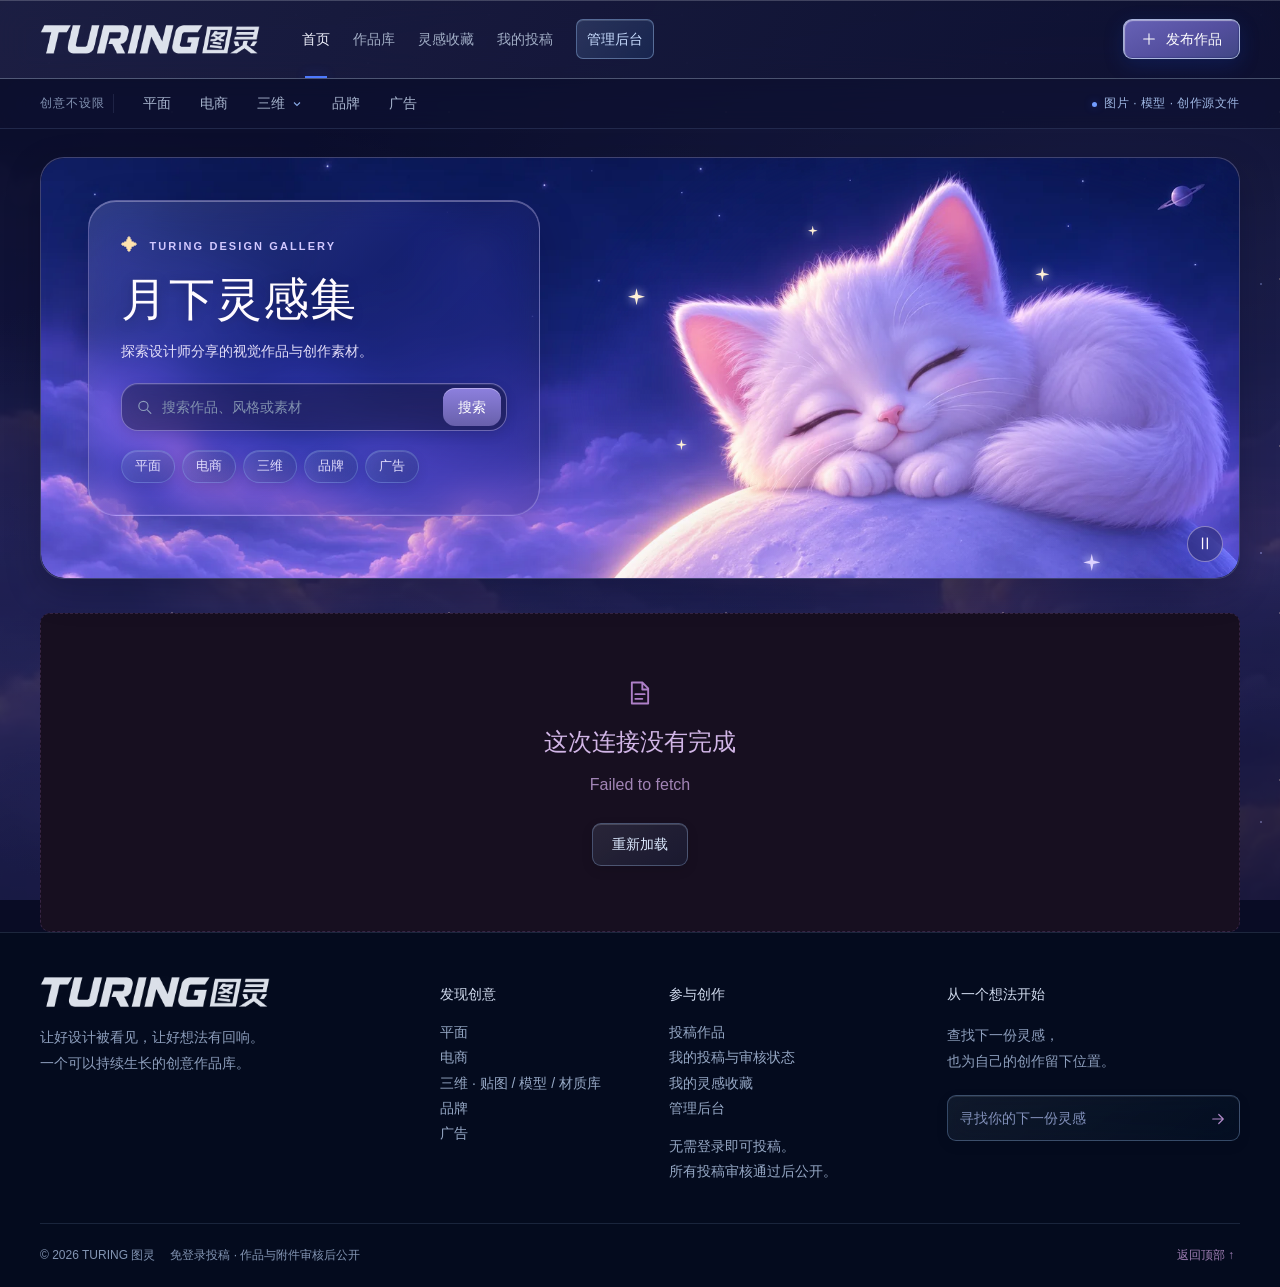
==== commit b67a7ad8: "Animate the sleeping moon kitten, breathing stars and slow meteor trails behind frosted glass" ====
--- a/xingwai/index.html
+++ b/xingwai/index.html
@@ -15,9 +15,9 @@
     <link rel="stylesheet" href="./guest-submissions.css?v=8840303872" />
     <link rel="stylesheet" href="./blue-violet.css?v=bcd7f39058" />
     <link rel="stylesheet" href="./reference-blue.css?v=a6504578d8" />
-    <link rel="stylesheet" href="./glass-theme.css?v=cc28a65ebb" />
+    <link rel="stylesheet" href="./glass-theme.css?v=7fc47ff135" />
     <title>TURING 图灵 · 设计作品库</title>
-    <script type="module" crossorigin src="./assets/index-B8L67f9M.js"></script>
+    <script type="module" crossorigin src="./assets/index-Ctvv1iXB.js"></script>
     <link rel="stylesheet" crossorigin href="./assets/index-ClHnMe74.css">
   </head>
   <body>
--- a/xingwai/glass-theme.css
+++ b/xingwai/glass-theme.css
@@ -21,6 +21,11 @@
 .x-glass-scene{
  background-image:radial-gradient(circle at 49px 63px,#dedaff88 .8px,transparent 1.6px),radial-gradient(circle at 103px 15px,#a3b4f675 .8px,transparent 1.4px),radial-gradient(circle at 172px 112px,#ffe3bd66 .65px,transparent 1.3px);
  background-size:319px 231px,193px 269px,277px 167px;
+}
+.x-glass-scene::before{
+ content:"";position:absolute;inset:0;z-index:-1;
+ background:linear-gradient(180deg,#090c25 0%,#090c2538 62%,#090c2599),url("./assets/night-clouds.webp") center 66%/cover;
+ opacity:.31;
 }
 .x-header{
  background:linear-gradient(115deg,rgba(31,33,70,.88),rgba(13,16,47,.86));
@@ -57,27 +62,74 @@
  position:relative;
  isolation:isolate;
  align-self:start;
- min-height:clamp(340px,31vw,445px);
- padding:clamp(32px,4.5vw,76px);
+ min-height:clamp(360px,33vw,495px);
+ padding:clamp(26px,3.7vw,60px);
  gap:18px;
  justify-content:center;
  border:1px solid var(--x-glass-line);
  border-radius:24px;
- background:#0c0d34;
+ overflow:hidden;
+ background:#12163b;
  box-shadow:var(--x-glass-shadow);
  -webkit-backdrop-filter:var(--x-glass-blur);
  backdrop-filter:var(--x-glass-blur);
 }
-.x-home-intro.x-showcase-intro::before{
- content:"";position:absolute;inset:0 0 0 auto;height:100%;aspect-ratio:16/9;max-width:100%;border-radius:inherit;z-index:-1;pointer-events:none;
- background:url("./assets/moonlit-studio.webp") right center / cover no-repeat;
- mask-image:linear-gradient(90deg,transparent,#000 29%);
-}
+.x-home-intro.x-showcase-intro::before{content:none}
+.x-night-sky{position:absolute;inset:0;overflow:hidden;border-radius:inherit;pointer-events:none;background:linear-gradient(150deg,#111438,#29274e)}
+.x-night-picture{
+ --night-art:url("./assets/dreaming-cat.webp");
+ position:absolute;right:0;top:0;width:max(100%,800px);aspect-ratio:1902/827;
+ background:var(--night-art) center/100% 100%;
+}
+.x-kitten-breath,.x-moon-aura{position:absolute;inset:0;pointer-events:none}
+.x-kitten-breath{
+ background:var(--night-art) center/100% 100%;
+ mask-image:radial-gradient(ellipse 36% 56% at 80% 42%,#000 68%,transparent);
+ transform-origin:77% 67%;
+ animation:x-sleep-breath 5.4s ease-in-out infinite;
+}
+@keyframes x-sleep-breath{0%,100%{transform:scale(1)}50%{transform:scale(1.009,1.035) translateY(-.18%)}}
+.x-moon-aura{background:radial-gradient(ellipse 21% 30% at 76% 48%,#decaff30,transparent),radial-gradient(ellipse 27% 16% at 69% 76%,#b1acff36,transparent);animation:x-moon-halo 5.4s ease-in-out infinite}
+@keyframes x-moon-halo{0%,100%{opacity:.23}50%{opacity:.96}}
+.x-night-star{position:absolute;left:49%;top:25%;width:17px;height:17px;color:#fff1d6;filter:drop-shadow(0 0 5px #ebe0ff);animation:x-night-twinkle 4.8s ease-in-out infinite}
+.x-night-star::before{content:"";position:absolute;inset:0;background:currentColor;clip-path:polygon(50% 0,59% 39%,100% 50%,59% 60%,50% 100%,41% 60%,0 50%,41% 39%)}
+.x-night-star:nth-of-type(2){left:64%;top:13%;width:10px;height:10px;animation-delay:-1.8s}
+.x-night-star:nth-of-type(3){left:83%;top:21%;width:14px;height:14px;animation-delay:-3s}
+.x-night-star:nth-of-type(4){left:53%;top:54%;width:11px;height:11px;animation-delay:-.8s}
+.x-night-star:nth-of-type(5){left:87%;top:76%;color:#ddd2ff;animation-delay:-2.3s}
+.x-night-star:nth-of-type(6){left:36%;top:17%;width:9px;height:9px;animation-delay:-3.9s}
+@keyframes x-night-twinkle{0%,100%{opacity:.22;transform:scale(.65)}48%{opacity:.98;transform:scale(1.08)}}
+.x-night-meteor{
+ --travel-x:-160px;--travel-y:65px;position:absolute;left:50%;top:10%;width:64px;height:2px;
+ border-radius:100%;background:linear-gradient(90deg,#fffaff,#d5d1fc88 24%,transparent);
+ box-shadow:0 -1px 6px #c6c5ff28;transform-origin:0 50%;opacity:0;
+ animation:x-night-crossing 14s linear -1.4s infinite;
+}
+.x-night-meteor::before{content:"";position:absolute;left:-2px;top:-1px;width:4px;height:4px;border-radius:50%;background:#fff7e0;box-shadow:0 0 7px #e5d7ff}
+.x-distant-meteor{left:87%;top:9%;width:44px;--travel-x:-110px;--travel-y:45px;animation-delay:-8.4s}
+@keyframes x-night-crossing{
+ 0%{opacity:0;transform:translate(0,0) rotate(-22deg)}
+ 5%{opacity:.85}23%{opacity:.6}
+ 34%,100%{opacity:0;transform:translate(var(--travel-x),var(--travel-y)) rotate(-22deg)}
+}
+.x-dream-panel{
+ position:relative;display:grid;gap:19px;width:min(43%,452px);padding:clamp(23px,2.5vw,39px);
+ border:1px solid #d5c9ff59;border-radius:28px;
+ background:linear-gradient(135deg,rgba(218,213,255,.17),rgba(52,45,103,.23) 46%,rgba(46,41,94,.35));
+ -webkit-backdrop-filter:blur(15px) saturate(120%);backdrop-filter:blur(15px) saturate(120%);
+ box-shadow:inset 0 1px #f3eaff55,inset 0 -1px #b5a6ff24,0 14px 42px #06082035;
+ animation:x-dream-arrive .85s ease-out both;
+}
+@keyframes x-dream-arrive{from{opacity:.18;transform:translateY(7px)}to{opacity:1;transform:none}}
+.x-showcase-intro .x-dream-heading>p:last-child{font-size:14px;line-height:1.75;color:#e4dff9;margin:0}
+.x-night-playback{position:absolute;right:16px;bottom:16px;display:grid;place-items:center;width:36px;height:36px;border:1px solid #efe4ff70;border-radius:50%;background:#1c1b4970;color:#fff5ff;backdrop-filter:blur(9px);cursor:pointer;font:16px/1 sans-serif}
+.x-night-playback:focus-visible{outline:2px solid white;outline-offset:2px}
+.x-showcase-intro[data-night-paused=true] .x-night-picture>*{animation-play-state:paused}
 .x-showcase-intro .x-eyebrow{background:none;border:0;padding:0;gap:9px;color:#d2c8ff;font:600 11px/1.5 "Segoe UI",sans-serif;letter-spacing:2.1px}
 .x-showcase-intro .x-eyebrow span{color:#ffe3ae;font-size:17px}
-.x-showcase-intro h1{font-family:"Songti SC","STSong","SimSun",serif;font-size:clamp(44px,5vw,76px);font-weight:600;letter-spacing:.055em;line-height:1.14;margin:14px 0;color:#fffbf6}
-.x-showcase-intro .x-main-search{width:min(42%,420px);min-height:48px;padding:4px 5px 4px 14px;border-radius:16px;border-color:#a4a2ee66;background:rgba(24,26,68,.82)}
-.x-showcase-intro .x-main-search button{padding:8px 15px;background:#514a91;border-radius:12px;color:white}
+.x-showcase-intro h1{font-family:"Microsoft YaHei","PingFang SC",sans-serif;font-size:clamp(35px,3.6vw,57px);font-weight:650;letter-spacing:.025em;line-height:1.18;margin:13px 0;color:#fffbff}
+.x-showcase-intro .x-main-search{width:100%;min-height:48px;padding:4px 5px 4px 14px;border-radius:17px;border-color:#c2b9ff76;background:rgba(23,23,64,.46)}
+.x-showcase-intro .x-main-search button{padding:8px 15px;background:linear-gradient(#8d80de,#6860ab);border-radius:12px;color:white;box-shadow:inset 0 1px #ebe2ff6b}
 .x-showcase-intro .x-home-categories{display:flex;flex-wrap:wrap;gap:7px;margin:0;width:auto}
 .x-showcase-intro .x-home-categories>a{flex:none;padding:5px 13px;border-radius:30px;font-size:13px;color:#e1ddfc;background:rgba(112,104,172,.16);border-color:#b5a9f546;box-shadow:none}
 .x-showcase-featured-heading h2{font-size:clamp(20px,2vw,28px);letter-spacing:.025em}
@@ -262,12 +314,17 @@
  .x-dialog{border-radius:17px;-webkit-backdrop-filter:blur(16px);backdrop-filter:blur(16px)}
 }
 @media(max-width:900px){.x-home-showcase{grid-template-columns:minmax(0,1fr)}}
+@media(min-width:621px) and (max-width:900px){.x-dream-panel{width:min(54%,385px);padding:22px;gap:14px}}
 @media(max-width:1200px) and (min-width:621px){
  .x-recent-row,.x-recent-row:hover{background:linear-gradient(90deg,transparent 60px,rgba(172,210,255,.075) 61px,rgba(110,166,234,.025))}
 }
 @media(max-width:620px){
- .x-home-page .x-home-showcase>.x-home-intro.x-showcase-intro{padding:clamp(165px,48vw,246px) 18px 23px;min-height:0;gap:14px;overflow:hidden}
- .x-home-intro.x-showcase-intro::before{inset:0 0 auto;width:100%;height:clamp(180px,55vw,275px);aspect-ratio:auto;background-position:right center;mask-image:linear-gradient(#000 70%,transparent)}
+ .x-home-page .x-home-showcase>.x-home-intro.x-showcase-intro{padding:clamp(161px,44vw,240px) 12px 12px;min-height:0;gap:0}
+ .x-night-sky{background:linear-gradient(160deg,#12143a 24%,#22234288 70%),url("./assets/night-clouds.webp") bottom center/cover}
+ .x-night-picture{width:151%;right:-1.5%;mask-image:linear-gradient(#000 77%,transparent)}
+ .x-dream-panel{width:100%;padding:18px 16px;gap:12px;border-radius:21px}
+ .x-night-playback{bottom:auto;top:10px;right:10px;width:32px;height:32px}
+ .x-night-meteor{--travel-x:-83px;--travel-y:34px;width:39px}
  .x-showcase-intro h1{font-size:clamp(35px,8.7vw,49px);margin:7px 0}
  .x-showcase-intro .x-main-search{width:100%}
  .x-showcase-intro .x-home-categories{gap:5px}
@@ -285,6 +342,7 @@
  .x-header,.x-subnav,.x-home-showcase,.x-three-menu,.x-dialog{background-color:#0b1c36}
 }
 @media(prefers-reduced-transparency:reduce){
+ .x-dream-panel{background:#171936;backdrop-filter:none;-webkit-backdrop-filter:none;animation:none}
  :root{--x-glass-fill:linear-gradient(145deg,#162c4c,#0b1d37);--x-glass-blur:none}
  .x-glass-scene{display:none}
  .x-header,.x-subnav,.x-home-showcase,.x-three-menu,.x-dialog,.x-main-search,.x-search-wide,.x-footer{
@@ -295,10 +353,14 @@
  .x-static-notice{background-color:#0b1c36!important;-webkit-backdrop-filter:none;backdrop-filter:none}
 }
 @media(prefers-reduced-motion:reduce){
+ .x-night-picture>*,.x-dream-panel{animation:none}
+ .x-night-playback,.x-night-meteor{display:none}
  .x-work-card,.x-showcase-featured .x-work-card,.x-home-categories>a,.x-module-card{transition:none}
  .x-work-card:hover,.x-showcase-featured .x-work-card:hover,.x-home-categories>a:hover,.x-module-card:hover{transform:none!important}
 }
 @media(forced-colors:active){
+ .x-night-sky,.x-night-playback{display:none}
+ .x-dream-panel{background:Canvas;color:CanvasText;box-shadow:none;animation:none}
  .x-home-intro.x-showcase-intro::before{display:none}
  body{background:Canvas;color:CanvasText}
  .x-turing-wordmark{color:CanvasText}
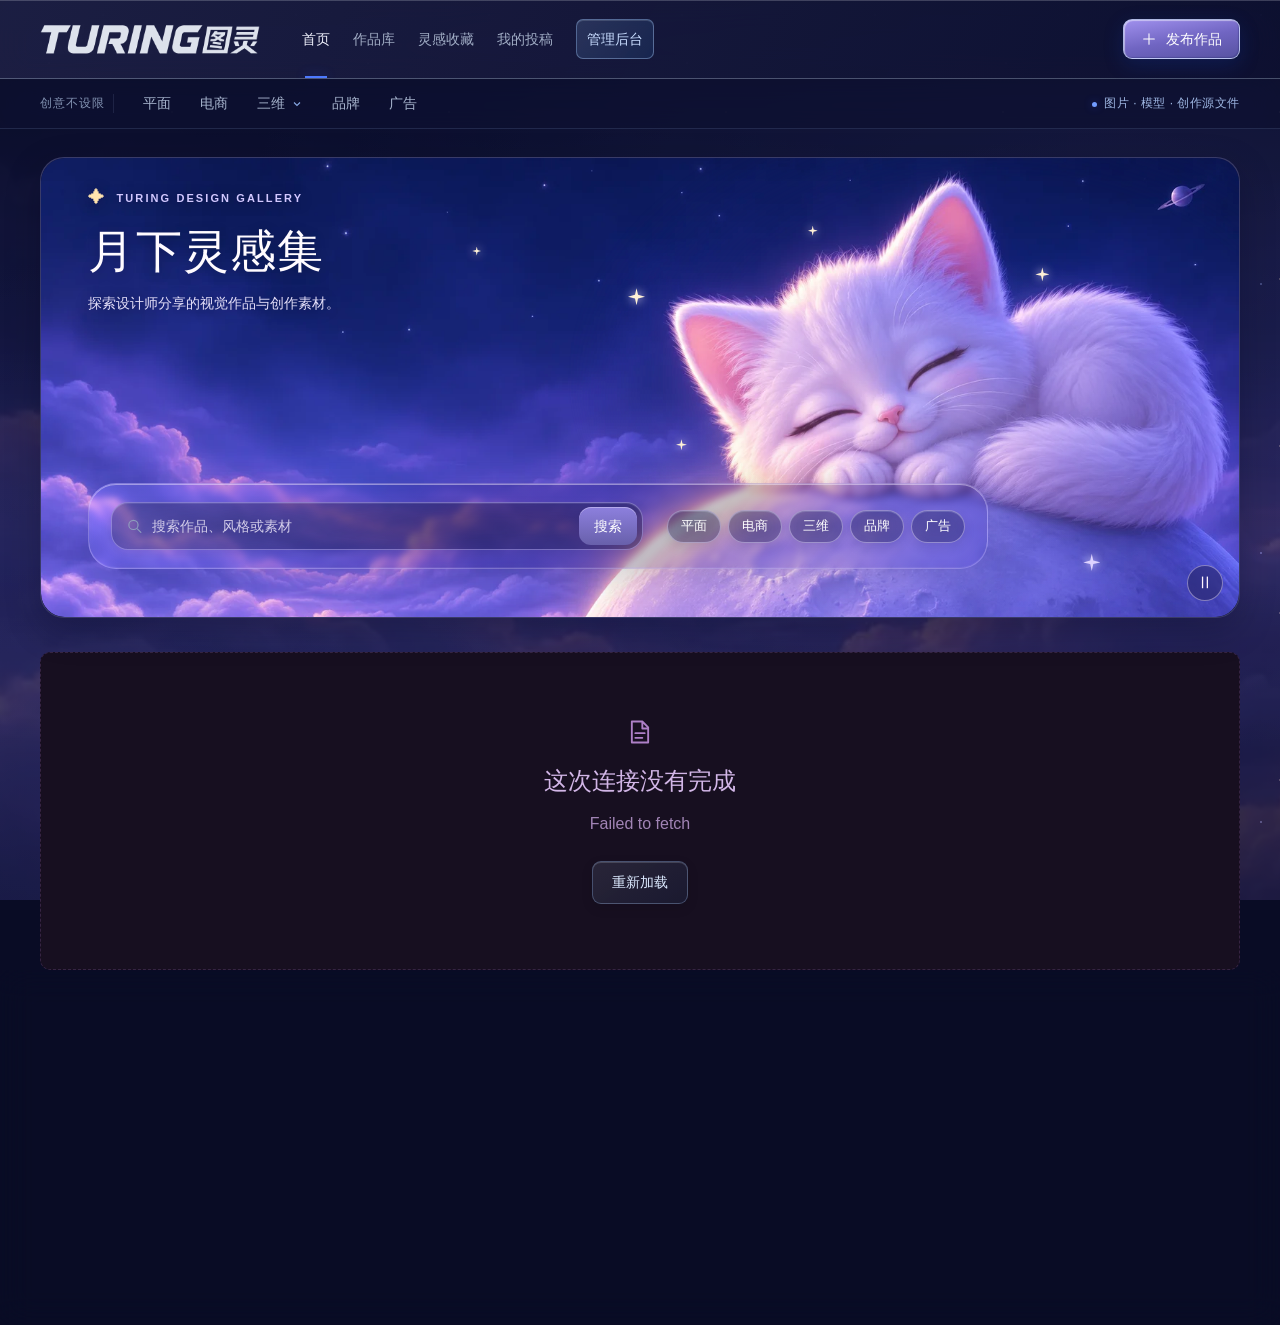
==== commit 87cc7d1d: "Float transparent controls over the lunar landscape and adapt navigation to a mobile glass dock" ====
--- a/xingwai/index.html
+++ b/xingwai/index.html
@@ -15,9 +15,9 @@
     <link rel="stylesheet" href="./guest-submissions.css?v=8840303872" />
     <link rel="stylesheet" href="./blue-violet.css?v=bcd7f39058" />
     <link rel="stylesheet" href="./reference-blue.css?v=a6504578d8" />
-    <link rel="stylesheet" href="./glass-theme.css?v=7fc47ff135" />
+    <link rel="stylesheet" href="./glass-theme.css?v=dfd3c28a61" />
     <title>TURING 图灵 · 设计作品库</title>
-    <script type="module" crossorigin src="./assets/index-Ctvv1iXB.js"></script>
+    <script type="module" crossorigin src="./assets/index-B7P4jBaC.js"></script>
     <link rel="stylesheet" crossorigin href="./assets/index-ClHnMe74.css">
   </head>
   <body>
--- a/xingwai/glass-theme.css
+++ b/xingwai/glass-theme.css
@@ -3,9 +3,9 @@
  --x-bg:#090c25;
  --x-text:#f2f7ff;
  --x-muted:#aec1dd;
- --x-glass-line:rgba(184,184,251,.28);
- --x-glass-fill:linear-gradient(140deg,rgba(112,119,198,.25),rgba(42,45,95,.43) 47%,rgba(23,26,63,.65));
- --x-glass-blur:blur(14px) saturate(130%) brightness(.78);
+ --x-glass-line:rgba(179,177,246,.24);
+ --x-glass-fill:linear-gradient(135deg,rgba(175,164,248,.16),rgba(50,46,102,.23) 52%,rgba(30,29,74,.38));
+ --x-glass-blur:blur(6px) saturate(115%);
  --x-glass-shadow:inset 0 1px 1px rgba(223,221,255,.18),0 12px 34px rgba(3,3,22,.25);
  background:var(--x-bg);
 }
@@ -25,7 +25,7 @@
 .x-glass-scene::before{
  content:"";position:absolute;inset:0;z-index:-1;
  background:linear-gradient(180deg,#090c25 0%,#090c2538 62%,#090c2599),url("./assets/night-clouds.webp") center 66%/cover;
- opacity:.31;
+ opacity:.38;
 }
 .x-header{
  background:linear-gradient(115deg,rgba(31,33,70,.88),rgba(13,16,47,.86));
@@ -62,10 +62,10 @@
  position:relative;
  isolation:isolate;
  align-self:start;
- min-height:clamp(360px,33vw,495px);
+ min-height:clamp(425px,36vw,550px);
  padding:clamp(26px,3.7vw,60px);
  gap:18px;
- justify-content:center;
+ justify-content:space-between;
  border:1px solid var(--x-glass-line);
  border-radius:24px;
  overflow:hidden;
@@ -113,14 +113,25 @@
  34%,100%{opacity:0;transform:translate(var(--travel-x),var(--travel-y)) rotate(-22deg)}
 }
 .x-dream-panel{
- position:relative;display:grid;gap:19px;width:min(43%,452px);padding:clamp(23px,2.5vw,39px);
+ position:relative;display:flex;align-items:center;flex-wrap:wrap;gap:14px 24px;width:min(82%,900px);padding:18px 22px;
  border:1px solid #d5c9ff59;border-radius:28px;
- background:linear-gradient(135deg,rgba(218,213,255,.17),rgba(52,45,103,.23) 46%,rgba(46,41,94,.35));
- -webkit-backdrop-filter:blur(15px) saturate(120%);backdrop-filter:blur(15px) saturate(120%);
- box-shadow:inset 0 1px #f3eaff55,inset 0 -1px #b5a6ff24,0 14px 42px #06082035;
+ background:linear-gradient(125deg,rgba(205,194,255,.16),rgba(21,20,61,.29) 44%,rgba(45,37,93,.17));
+ -webkit-backdrop-filter:blur(3px) saturate(118%);backdrop-filter:blur(3px) saturate(118%);
+ box-shadow:inset 0 1px #f3eaff77,inset 0 -1px #b5a6ff24,0 9px 32px #09082128;
  animation:x-dream-arrive .85s ease-out both;
 }
 @keyframes x-dream-arrive{from{opacity:.18;transform:translateY(7px)}to{opacity:1;transform:none}}
+.x-dream-heading{position:relative;z-index:1;max-width:50%;text-shadow:0 2px 14px #11102e77}
+.x-showcase-intro .x-dream-panel .x-main-search{flex:1 1 225px;width:auto;min-width:0;margin:0;background:#18174157}
+.x-showcase-intro .x-dream-panel .x-home-categories{flex:0 1 auto}
+.x-dream-panel .x-main-search input::placeholder{color:#d3cde9;opacity:1}
+.x-showcase-intro .x-dream-panel .x-home-categories>a{background:#201f5455;color:white;border-color:#e5dcff70;border-radius:18px}
+.x-header .x-dock-icon{display:none}
+@keyframes x-page-appear{from{opacity:.32}to{opacity:1}}
+@media(prefers-reduced-motion:no-preference){
+ .x-page:not(.x-home-page),.x-dialog[open]{animation:x-page-appear 420ms ease-out}
+ .x-dream-heading{animation:x-dream-arrive .9s ease-out}
+}
 .x-showcase-intro .x-dream-heading>p:last-child{font-size:14px;line-height:1.75;color:#e4dff9;margin:0}
 .x-night-playback{position:absolute;right:16px;bottom:16px;display:grid;place-items:center;width:36px;height:36px;border:1px solid #efe4ff70;border-radius:50%;background:#1c1b4970;color:#fff5ff;backdrop-filter:blur(9px);cursor:pointer;font:16px/1 sans-serif}
 .x-night-playback:focus-visible{outline:2px solid white;outline-offset:2px}
@@ -208,7 +219,7 @@
  box-shadow:inset 0 1px rgba(237,248,255,.18);
 }
 .x-primary,.x-carousel-editorial-cta{
- background:linear-gradient(155deg,#6762b6,#544f9f 55%,#414785);
+ background:linear-gradient(170deg,#a090ed,#7065c2 52%,#5853a2);
  border-color:rgba(220,240,255,.61);
  box-shadow:inset 1px 1px 1px rgba(252,254,255,.48),inset -1px -1px 1px rgba(0,17,74,.22),0 6px 20px rgba(20,59,177,.23);
  -webkit-backdrop-filter:blur(10px);backdrop-filter:blur(10px);
@@ -268,12 +279,12 @@
 .x-topic::before{background:linear-gradient(95deg,rgba(4,17,39,.92),rgba(14,43,84,.40))}
 .x-invite{border-radius:20px}
 .x-dialog{
- background:linear-gradient(135deg,rgba(220,240,255,.16),rgba(6,21,44,.68) 70%);
+ background:linear-gradient(140deg,rgba(112,102,166,.67),rgba(31,29,73,.78) 58%,rgba(23,26,62,.84));
  border-color:rgba(226,244,255,.62);
  border-radius:22px;
  box-shadow:inset 1px 1px 1px rgba(249,253,255,.56),inset -1px -1px 1px rgba(218,241,255,.16),0 28px 100px rgba(0,3,15,.60);
- -webkit-backdrop-filter:blur(28px) saturate(125%);
- backdrop-filter:blur(28px) saturate(125%);
+ -webkit-backdrop-filter:blur(10px) saturate(115%);
+ backdrop-filter:blur(10px) saturate(115%);
 }
 .x-dialog::backdrop{background:rgba(1,7,20,.58);-webkit-backdrop-filter:blur(7px);backdrop-filter:blur(7px)}
 .x-modal-header,.x-composer-actions,.x-review-decision{
@@ -310,19 +321,25 @@
  .x-header{-webkit-backdrop-filter:blur(16px) saturate(125%);backdrop-filter:blur(16px) saturate(125%)}
  .x-home-showcase{border-radius:0;-webkit-backdrop-filter:none;backdrop-filter:none}
  .x-home-intro.x-showcase-intro{padding:28px 22px;border-radius:22px}
- .x-work-card,.x-showcase-featured .x-work-card{-webkit-backdrop-filter:blur(8px) brightness(.8);backdrop-filter:blur(8px) brightness(.8)}
+ .x-work-card,.x-showcase-featured .x-work-card{-webkit-backdrop-filter:blur(4px);backdrop-filter:blur(4px)}
  .x-dialog{border-radius:17px;-webkit-backdrop-filter:blur(16px);backdrop-filter:blur(16px)}
 }
 @media(max-width:900px){.x-home-showcase{grid-template-columns:minmax(0,1fr)}}
-@media(min-width:621px) and (max-width:900px){.x-dream-panel{width:min(54%,385px);padding:22px;gap:14px}}
+@media(min-width:621px) and (max-width:900px){.x-dream-panel{width:91%;padding:14px;gap:10px}}
 @media(max-width:1200px) and (min-width:621px){
  .x-recent-row,.x-recent-row:hover{background:linear-gradient(90deg,transparent 60px,rgba(172,210,255,.075) 61px,rgba(110,166,234,.025))}
 }
 @media(max-width:620px){
- .x-home-page .x-home-showcase>.x-home-intro.x-showcase-intro{padding:clamp(161px,44vw,240px) 12px 12px;min-height:0;gap:0}
- .x-night-sky{background:linear-gradient(160deg,#12143a 24%,#22234288 70%),url("./assets/night-clouds.webp") bottom center/cover}
- .x-night-picture{width:151%;right:-1.5%;mask-image:linear-gradient(#000 77%,transparent)}
- .x-dream-panel{width:100%;padding:18px 16px;gap:12px;border-radius:21px}
+ .x-home-page .x-home-showcase>.x-home-intro.x-showcase-intro{padding:20px 13px 13px;min-height:clamp(420px,121vw,610px);gap:12px}
+ .x-night-picture{--night-art:url("./assets/dreaming-cat-portrait.webp");width:100%;min-height:100%;right:0;aspect-ratio:2/3}
+ .x-kitten-breath{mask-image:radial-gradient(ellipse 34% 21% at 66% 37%,#000 67%,transparent);transform-origin:67% 45%}
+ .x-moon-aura{background:radial-gradient(ellipse 29% 16% at 62% 42%,#ead9ff38,transparent)}
+ .x-night-star:nth-of-type(1){left:32%;top:32%}
+ .x-night-star:nth-of-type(2){left:72%;top:26%}
+ .x-night-star:nth-of-type(5){left:85%;top:49%}
+ .x-dream-heading{max-width:90%;padding-left:5px}
+ .x-showcase-intro .x-dream-heading>p:last-child{font-size:12px}
+ .x-dream-panel{display:grid;width:100%;padding:14px;gap:12px;border-radius:20px}
  .x-night-playback{bottom:auto;top:10px;right:10px;width:32px;height:32px}
  .x-night-meteor{--travel-x:-83px;--travel-y:34px;width:39px}
  .x-showcase-intro h1{font-size:clamp(35px,8.7vw,49px);margin:7px 0}
@@ -331,6 +348,23 @@
  .x-showcase-intro .x-home-categories>a{padding:5px 10px;font-size:12px}
  .x-showcase-featured-heading>div{display:flex;gap:8px}
  .x-showcase-featured .x-work-image{aspect-ratio:1.28}
+ .x-header{backdrop-filter:none;-webkit-backdrop-filter:none;background:linear-gradient(115deg,#151633f5,#11132ff5)}
+ .x-header .x-header-inner{min-height:60px;padding:7px 0;flex-wrap:nowrap;justify-content:space-between}
+ .x-header .x-header-inner>nav{
+  position:fixed;inset:auto 10px max(9px,env(safe-area-inset-bottom));width:auto;height:62px;
+  display:flex;align-items:center;justify-content:space-around;gap:2px;margin:0;padding:4px 6px;
+  border:1px solid #aba0ff58;border-radius:22px;background:linear-gradient(115deg,#282448da,#141430de);
+  backdrop-filter:blur(15px);-webkit-backdrop-filter:blur(15px);box-shadow:inset 0 1px #eee3ff30,0 4px 25px #05051855;
+ }
+ .x-header .x-header-inner nav>a,.x-header .x-header-inner nav>a.x-admin-entry{
+  flex:1;min-width:0;min-height:45px;height:auto;display:flex;flex-direction:column;justify-content:center;align-items:center;
+  gap:4px;line-height:1.2;font-size:11px;padding:3px 0;margin:0;border:0;border-radius:15px;background:none;box-shadow:none;color:#c4bedc;
+ }
+ .x-header .x-header-inner nav>a::after{display:none}
+ .x-header .x-header-inner nav>a.is-active{color:#fff;background:radial-gradient(ellipse at 50% 37%,#8c75d98f,transparent 76%)}
+ .x-header .x-dock-icon{display:block;width:18px;height:18px;stroke-width:1.6}
+ .x-footer{padding-bottom:calc(80px + env(safe-area-inset-bottom))}
+ html{scroll-padding-bottom:82px}
  .x-recent-row,.x-recent-row:hover{background:linear-gradient(90deg,transparent 60px,rgba(172,210,255,.075) 61px,rgba(110,166,234,.025))}
 }
 @media(max-width:359px){
@@ -342,6 +376,7 @@
  .x-header,.x-subnav,.x-home-showcase,.x-three-menu,.x-dialog{background-color:#0b1c36}
 }
 @media(prefers-reduced-transparency:reduce){
+ .x-header .x-header-inner>nav{background-color:#171936;backdrop-filter:none;-webkit-backdrop-filter:none}
  .x-dream-panel{background:#171936;backdrop-filter:none;-webkit-backdrop-filter:none;animation:none}
  :root{--x-glass-fill:linear-gradient(145deg,#162c4c,#0b1d37);--x-glass-blur:none}
  .x-glass-scene{display:none}
@@ -359,6 +394,7 @@
  .x-work-card:hover,.x-showcase-featured .x-work-card:hover,.x-home-categories>a:hover,.x-module-card:hover{transform:none!important}
 }
 @media(forced-colors:active){
+ .x-header .x-header-inner>nav{background:Canvas;color:CanvasText;border-color:CanvasText}
  .x-night-sky,.x-night-playback{display:none}
  .x-dream-panel{background:Canvas;color:CanvasText;box-shadow:none;animation:none}
  .x-home-intro.x-showcase-intro::before{display:none}
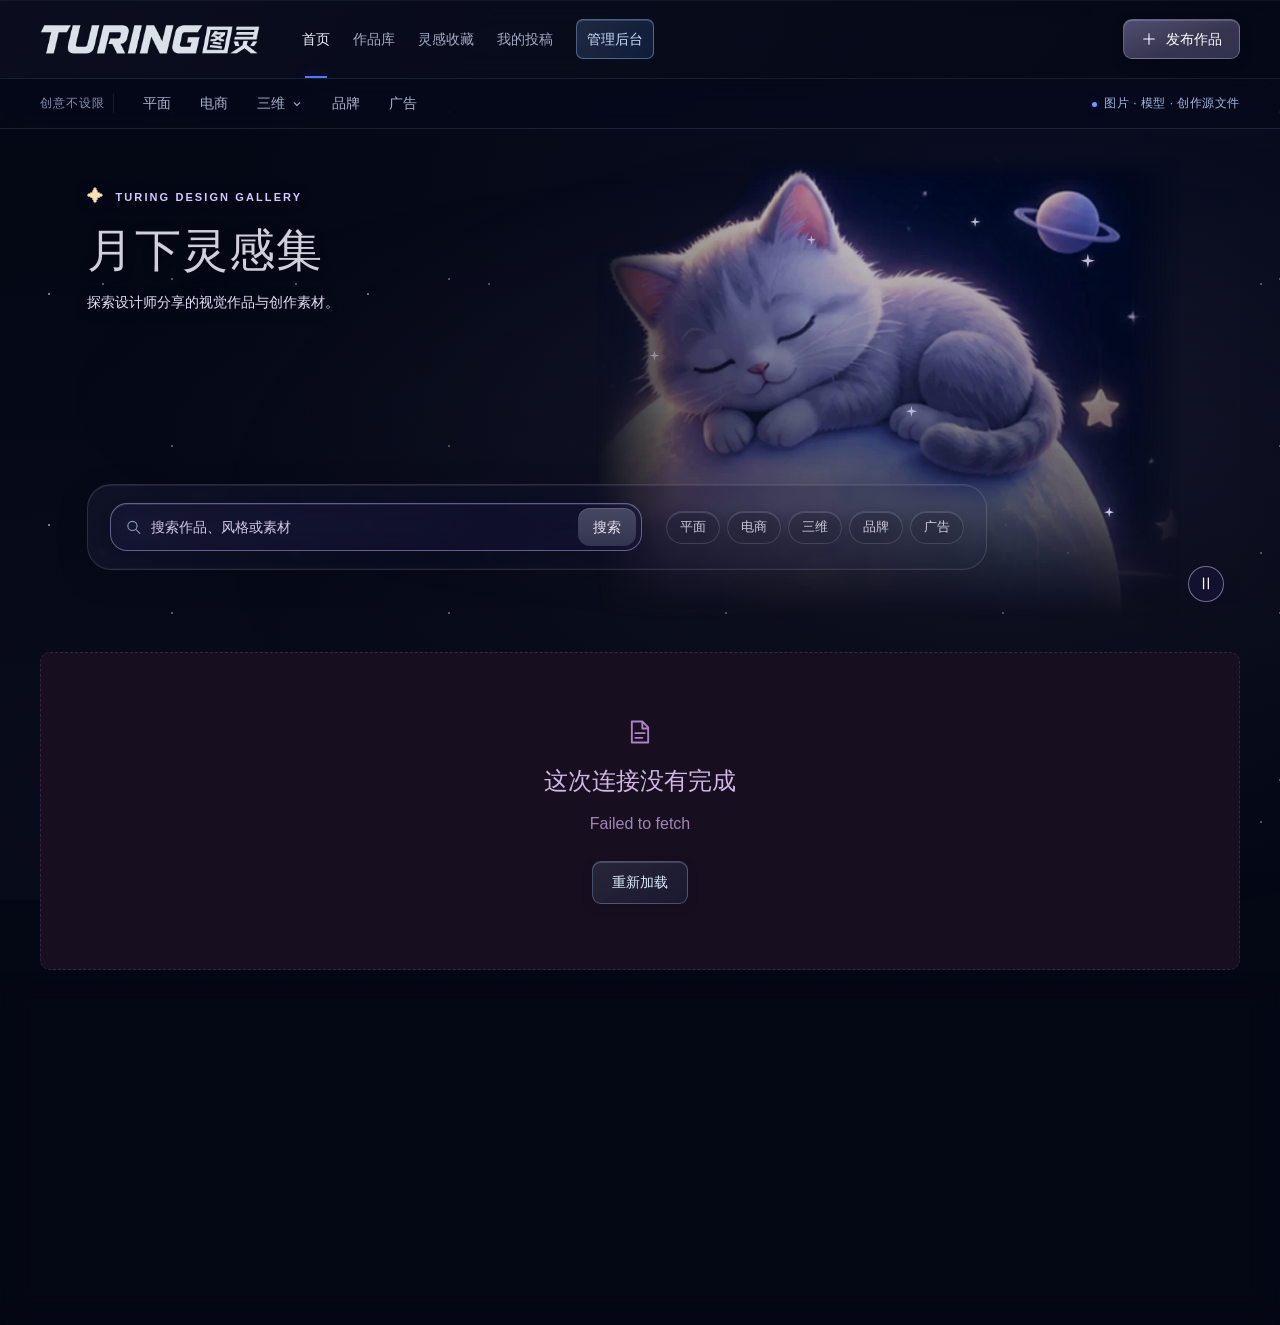
==== commit 5e4fe0cd: "Blend the supplied sleeping kitten artwork into the gallery’s midnight palette" ====
--- a/xingwai/index.html
+++ b/xingwai/index.html
@@ -15,7 +15,7 @@
     <link rel="stylesheet" href="./guest-submissions.css?v=8840303872" />
     <link rel="stylesheet" href="./blue-violet.css?v=bcd7f39058" />
     <link rel="stylesheet" href="./reference-blue.css?v=a6504578d8" />
-    <link rel="stylesheet" href="./glass-theme.css?v=dfd3c28a61" />
+    <link rel="stylesheet" href="./glass-theme.css?v=a2bdec1149" />
     <title>TURING 图灵 · 设计作品库</title>
     <script type="module" crossorigin src="./assets/index-B7P4jBaC.js"></script>
     <link rel="stylesheet" crossorigin href="./assets/index-ClHnMe74.css">
--- a/xingwai/glass-theme.css
+++ b/xingwai/glass-theme.css
@@ -1,19 +1,19 @@
 /* Moonlit gallery. Artwork stays unfiltered above the frosted surfaces. */
 :root{
- --x-bg:#090c25;
+ --x-bg:#040714;
  --x-text:#f2f7ff;
  --x-muted:#aec1dd;
- --x-glass-line:rgba(179,177,246,.24);
- --x-glass-fill:linear-gradient(135deg,rgba(175,164,248,.16),rgba(50,46,102,.23) 52%,rgba(30,29,74,.38));
- --x-glass-blur:blur(6px) saturate(115%);
- --x-glass-shadow:inset 0 1px 1px rgba(223,221,255,.18),0 12px 34px rgba(3,3,22,.25);
+ --x-glass-line:rgba(142,146,194,.17);
+ --x-glass-fill:linear-gradient(135deg,rgba(110,111,165,.12),rgba(34,35,73,.26) 52%,rgba(13,15,39,.45));
+ --x-glass-blur:blur(5px);
+ --x-glass-shadow:inset 0 1px 1px rgba(187,187,220,.085),0 10px 28px rgba(1,2,9,.22);
  background:var(--x-bg);
 }
 body{
  isolation:isolate;
  color:var(--x-text);
  background-color:var(--x-bg);
- background-image:radial-gradient(ellipse at 86% 27%,#31336680,transparent 55%),radial-gradient(ellipse at 6% 90%,#26295770,transparent 48%);
+ background-image:radial-gradient(ellipse at 80% 25%,#10142e85,transparent 55%),radial-gradient(ellipse at 6% 90%,#14162b50,transparent 48%);
  background-attachment:fixed;
  background-repeat:no-repeat;
 }
@@ -24,18 +24,18 @@
 }
 .x-glass-scene::before{
  content:"";position:absolute;inset:0;z-index:-1;
- background:linear-gradient(180deg,#090c25 0%,#090c2538 62%,#090c2599),url("./assets/night-clouds.webp") center 66%/cover;
- opacity:.38;
+ background:radial-gradient(ellipse at 77% 58%,#35334c,transparent 55%);
+ opacity:.20;
 }
 .x-header{
- background:linear-gradient(115deg,rgba(31,33,70,.88),rgba(13,16,47,.86));
- border-color:rgba(220,241,255,.28);
- box-shadow:inset 0 1px rgba(245,251,255,.20),0 6px 28px rgba(0,4,18,.15);
+ background:linear-gradient(115deg,rgba(12,15,32,.89),rgba(5,8,21,.88));
+ border-color:rgba(172,179,215,.11);
+ box-shadow:inset 0 1px rgba(170,180,215,.07),0 6px 28px rgba(0,4,18,.15);
  -webkit-backdrop-filter:blur(16px) saturate(140%);
  backdrop-filter:blur(16px) saturate(140%);
 }
 .x-subnav{
- background:rgba(15,17,48,.72);
+ background:rgba(7,10,25,.69);
  border-color:rgba(172,209,255,.13);
  -webkit-backdrop-filter:blur(18px) saturate(130%);
  backdrop-filter:blur(18px) saturate(130%);
@@ -66,47 +66,50 @@
  padding:clamp(26px,3.7vw,60px);
  gap:18px;
  justify-content:space-between;
- border:1px solid var(--x-glass-line);
+ border:0;
  border-radius:24px;
  overflow:hidden;
- background:#12163b;
- box-shadow:var(--x-glass-shadow);
- -webkit-backdrop-filter:var(--x-glass-blur);
- backdrop-filter:var(--x-glass-blur);
+ background:transparent;
+ box-shadow:none;
+ -webkit-backdrop-filter:none;
+ backdrop-filter:none;
 }
 .x-home-intro.x-showcase-intro::before{content:none}
-.x-night-sky{position:absolute;inset:0;overflow:hidden;border-radius:inherit;pointer-events:none;background:linear-gradient(150deg,#111438,#29274e)}
+.x-night-sky{position:absolute;inset:0;overflow:hidden;pointer-events:none;background:radial-gradient(ellipse at 70% 52%,#17182c70,transparent 68%)}
 .x-night-picture{
- --night-art:url("./assets/dreaming-cat.webp");
- position:absolute;right:0;top:0;width:max(100%,800px);aspect-ratio:1902/827;
+ --night-art:url("./assets/reference-sleeping-moon.webp");
+ position:absolute;right:5%;bottom:0;height:100%;width:auto;aspect-ratio:620/490;
  background:var(--night-art) center/100% 100%;
+ /* Preserve the reference tones, feather the crop and clear its upper-left caption. */
+ mask-image:linear-gradient(90deg,transparent,#000 13%,#000 91%,transparent),linear-gradient(0deg,transparent,#000 24%,#000 95%,transparent),radial-gradient(ellipse 27% 21% at 0 0,transparent 98%,#000 106%);
+ mask-composite:intersect;
 }
 .x-kitten-breath,.x-moon-aura{position:absolute;inset:0;pointer-events:none}
 .x-kitten-breath{
  background:var(--night-art) center/100% 100%;
- mask-image:radial-gradient(ellipse 36% 56% at 80% 42%,#000 68%,transparent);
- transform-origin:77% 67%;
+ mask-image:radial-gradient(ellipse 45% 48% at 40% 38%,#000 65%,transparent);
+ transform-origin:42% 67%;
  animation:x-sleep-breath 5.4s ease-in-out infinite;
 }
 @keyframes x-sleep-breath{0%,100%{transform:scale(1)}50%{transform:scale(1.009,1.035) translateY(-.18%)}}
-.x-moon-aura{background:radial-gradient(ellipse 21% 30% at 76% 48%,#decaff30,transparent),radial-gradient(ellipse 27% 16% at 69% 76%,#b1acff36,transparent);animation:x-moon-halo 5.4s ease-in-out infinite}
+.x-moon-aura{background:radial-gradient(ellipse 34% 25% at 40% 38%,#c4b8e716,transparent),radial-gradient(ellipse 27% 16% at 29% 76%,#b1acff11,transparent);animation:x-moon-halo 5.4s ease-in-out infinite}
 @keyframes x-moon-halo{0%,100%{opacity:.23}50%{opacity:.96}}
-.x-night-star{position:absolute;left:49%;top:25%;width:17px;height:17px;color:#fff1d6;filter:drop-shadow(0 0 5px #ebe0ff);animation:x-night-twinkle 4.8s ease-in-out infinite}
+.x-night-star{position:absolute;left:9%;top:42%;width:10px;height:10px;color:#c1bad2;filter:drop-shadow(0 0 3px #9895c880);animation:x-night-twinkle 4.8s ease-in-out infinite}
 .x-night-star::before{content:"";position:absolute;inset:0;background:currentColor;clip-path:polygon(50% 0,59% 39%,100% 50%,59% 60%,50% 100%,41% 60%,0 50%,41% 39%)}
 .x-night-star:nth-of-type(2){left:64%;top:13%;width:10px;height:10px;animation-delay:-1.8s}
 .x-night-star:nth-of-type(3){left:83%;top:21%;width:14px;height:14px;animation-delay:-3s}
 .x-night-star:nth-of-type(4){left:53%;top:54%;width:11px;height:11px;animation-delay:-.8s}
 .x-night-star:nth-of-type(5){left:87%;top:76%;color:#ddd2ff;animation-delay:-2.3s}
 .x-night-star:nth-of-type(6){left:36%;top:17%;width:9px;height:9px;animation-delay:-3.9s}
-@keyframes x-night-twinkle{0%,100%{opacity:.22;transform:scale(.65)}48%{opacity:.98;transform:scale(1.08)}}
+@keyframes x-night-twinkle{0%,100%{opacity:.12;transform:scale(.65)}48%{opacity:.68;transform:scale(1.04)}}
 .x-night-meteor{
- --travel-x:-160px;--travel-y:65px;position:absolute;left:50%;top:10%;width:64px;height:2px;
+ --travel-x:-92px;--travel-y:37px;position:absolute;left:76%;top:4%;width:53px;height:2px;
  border-radius:100%;background:linear-gradient(90deg,#fffaff,#d5d1fc88 24%,transparent);
  box-shadow:0 -1px 6px #c6c5ff28;transform-origin:0 50%;opacity:0;
  animation:x-night-crossing 14s linear -1.4s infinite;
 }
 .x-night-meteor::before{content:"";position:absolute;left:-2px;top:-1px;width:4px;height:4px;border-radius:50%;background:#fff7e0;box-shadow:0 0 7px #e5d7ff}
-.x-distant-meteor{left:87%;top:9%;width:44px;--travel-x:-110px;--travel-y:45px;animation-delay:-8.4s}
+.x-distant-meteor{left:88%;top:25%;width:36px;--travel-x:-62px;--travel-y:25px;animation-delay:-8.4s}
 @keyframes x-night-crossing{
  0%{opacity:0;transform:translate(0,0) rotate(-22deg)}
  5%{opacity:.85}23%{opacity:.6}
@@ -114,10 +117,10 @@
 }
 .x-dream-panel{
  position:relative;display:flex;align-items:center;flex-wrap:wrap;gap:14px 24px;width:min(82%,900px);padding:18px 22px;
- border:1px solid #d5c9ff59;border-radius:28px;
- background:linear-gradient(125deg,rgba(205,194,255,.16),rgba(21,20,61,.29) 44%,rgba(45,37,93,.17));
+ border:1px solid #b8b3d32d;border-radius:24px;
+ background:linear-gradient(125deg,rgba(84,84,123,.13),rgba(15,16,36,.39) 44%,rgba(43,40,62,.17));
  -webkit-backdrop-filter:blur(3px) saturate(118%);backdrop-filter:blur(3px) saturate(118%);
- box-shadow:inset 0 1px #f3eaff77,inset 0 -1px #b5a6ff24,0 9px 32px #09082128;
+ box-shadow:inset 0 1px #d6cfff18,inset 0 -1px #b5a6ff0a,0 9px 32px #02030c28;
  animation:x-dream-arrive .85s ease-out both;
 }
 @keyframes x-dream-arrive{from{opacity:.18;transform:translateY(7px)}to{opacity:1;transform:none}}
@@ -125,7 +128,7 @@
 .x-showcase-intro .x-dream-panel .x-main-search{flex:1 1 225px;width:auto;min-width:0;margin:0;background:#18174157}
 .x-showcase-intro .x-dream-panel .x-home-categories{flex:0 1 auto}
 .x-dream-panel .x-main-search input::placeholder{color:#d3cde9;opacity:1}
-.x-showcase-intro .x-dream-panel .x-home-categories>a{background:#201f5455;color:white;border-color:#e5dcff70;border-radius:18px}
+.x-showcase-intro .x-dream-panel .x-home-categories>a{background:#21223852;color:#cdcadb;border-color:#c7c5db30;border-radius:18px}
 .x-header .x-dock-icon{display:none}
 @keyframes x-page-appear{from{opacity:.32}to{opacity:1}}
 @media(prefers-reduced-motion:no-preference){
@@ -138,9 +141,9 @@
 .x-showcase-intro[data-night-paused=true] .x-night-picture>*{animation-play-state:paused}
 .x-showcase-intro .x-eyebrow{background:none;border:0;padding:0;gap:9px;color:#d2c8ff;font:600 11px/1.5 "Segoe UI",sans-serif;letter-spacing:2.1px}
 .x-showcase-intro .x-eyebrow span{color:#ffe3ae;font-size:17px}
-.x-showcase-intro h1{font-family:"Microsoft YaHei","PingFang SC",sans-serif;font-size:clamp(35px,3.6vw,57px);font-weight:650;letter-spacing:.025em;line-height:1.18;margin:13px 0;color:#fffbff}
+.x-showcase-intro h1{font-family:"Microsoft YaHei","PingFang SC",sans-serif;font-size:clamp(35px,3.6vw,57px);font-weight:600;letter-spacing:.025em;line-height:1.18;margin:13px 0;color:#d1cfdc}
 .x-showcase-intro .x-main-search{width:100%;min-height:48px;padding:4px 5px 4px 14px;border-radius:17px;border-color:#c2b9ff76;background:rgba(23,23,64,.46)}
-.x-showcase-intro .x-main-search button{padding:8px 15px;background:linear-gradient(#8d80de,#6860ab);border-radius:12px;color:white;box-shadow:inset 0 1px #ebe2ff6b}
+.x-showcase-intro .x-main-search button{padding:8px 15px;background:linear-gradient(#474762,#33354e);border-radius:12px;color:#e9e6f1;box-shadow:inset 0 1px #c3b9e332}
 .x-showcase-intro .x-home-categories{display:flex;flex-wrap:wrap;gap:7px;margin:0;width:auto}
 .x-showcase-intro .x-home-categories>a{flex:none;padding:5px 13px;border-radius:30px;font-size:13px;color:#e1ddfc;background:rgba(112,104,172,.16);border-color:#b5a9f546;box-shadow:none}
 .x-showcase-featured-heading h2{font-size:clamp(20px,2vw,28px);letter-spacing:.025em}
@@ -154,7 +157,7 @@
 .x-explore .x-empty,.x-owner-works .x-empty,.x-invite{
  background:var(--x-glass-fill);
  border-color:var(--x-glass-line);
- border-top-color:rgba(211,206,255,.40);
+ border-top-color:rgba(184,181,212,.23);
  box-shadow:var(--x-glass-shadow);
  -webkit-backdrop-filter:var(--x-glass-blur);
  backdrop-filter:var(--x-glass-blur);
@@ -183,6 +186,11 @@
  background:#0b1b35;
 }
 .x-work-image:hover{border-color:rgba(193,227,255,.42)}
+.x-work-card .x-work-image::after{
+ content:"";position:absolute;inset:0;pointer-events:none;border-radius:inherit;
+ background:linear-gradient(145deg,rgba(5,8,21,.15),rgba(5,8,21,.27));transition:opacity .22s ease;
+}
+.x-work-image:is(:hover,:focus-visible)::after{opacity:0}
 .x-work-bottom{border-color:rgba(174,206,247,.15)}
 .x-work-author,.x-work-bottom,.x-card-description,.x-muted,.x-hint{color:#aec1dd}
 .x-work-title,.x-showcase-featured .x-work-title,.x-recent-copy strong{text-shadow:0 1px 6px rgba(0,7,24,.65)}
@@ -219,14 +227,14 @@
  box-shadow:inset 0 1px rgba(237,248,255,.18);
 }
 .x-primary,.x-carousel-editorial-cta{
- background:linear-gradient(170deg,#a090ed,#7065c2 52%,#5853a2);
- border-color:rgba(220,240,255,.61);
- box-shadow:inset 1px 1px 1px rgba(252,254,255,.48),inset -1px -1px 1px rgba(0,17,74,.22),0 6px 20px rgba(20,59,177,.23);
+ background:linear-gradient(160deg,#504e71,#363550 60%,#30324d);
+ border-color:rgba(201,201,224,.31);
+ box-shadow:inset 0 1px 1px rgba(231,227,246,.23),0 4px 12px rgba(3,4,14,.25);
  -webkit-backdrop-filter:blur(10px);backdrop-filter:blur(10px);
  color:#fff;
 }
 .x-primary:hover,.x-carousel-editorial-link:hover .x-carousel-editorial-cta{
- background:linear-gradient(180deg,rgba(237,249,255,.16),transparent 50%),linear-gradient(115deg,#3056dc,#3c64dc);
+ background:linear-gradient(145deg,#595675,#474662);
  border-color:rgba(215,236,255,.66);
  box-shadow:inset 0 1px rgba(248,253,255,.42),0 8px 24px rgba(25,69,190,.30);
 }
@@ -279,10 +287,10 @@
 .x-topic::before{background:linear-gradient(95deg,rgba(4,17,39,.92),rgba(14,43,84,.40))}
 .x-invite{border-radius:20px}
 .x-dialog{
- background:linear-gradient(140deg,rgba(112,102,166,.67),rgba(31,29,73,.78) 58%,rgba(23,26,62,.84));
- border-color:rgba(226,244,255,.62);
+ background:linear-gradient(140deg,rgba(50,49,76,.76),rgba(22,23,45,.83) 58%,rgba(16,18,36,.90));
+ border-color:rgba(189,191,217,.34);
  border-radius:22px;
- box-shadow:inset 1px 1px 1px rgba(249,253,255,.56),inset -1px -1px 1px rgba(218,241,255,.16),0 28px 100px rgba(0,3,15,.60);
+ box-shadow:inset 0 1px 1px rgba(223,220,241,.24),0 28px 100px rgba(0,3,15,.60);
  -webkit-backdrop-filter:blur(10px) saturate(115%);
  backdrop-filter:blur(10px) saturate(115%);
 }
@@ -331,9 +339,7 @@
 }
 @media(max-width:620px){
  .x-home-page .x-home-showcase>.x-home-intro.x-showcase-intro{padding:20px 13px 13px;min-height:clamp(420px,121vw,610px);gap:12px}
- .x-night-picture{--night-art:url("./assets/dreaming-cat-portrait.webp");width:100%;min-height:100%;right:0;aspect-ratio:2/3}
- .x-kitten-breath{mask-image:radial-gradient(ellipse 34% 21% at 66% 37%,#000 67%,transparent);transform-origin:67% 45%}
- .x-moon-aura{background:radial-gradient(ellipse 29% 16% at 62% 42%,#ead9ff38,transparent)}
+ .x-night-picture{height:auto;width:100%;right:0;top:clamp(122px,31.5vw,160px);bottom:auto}
  .x-night-star:nth-of-type(1){left:32%;top:32%}
  .x-night-star:nth-of-type(2){left:72%;top:26%}
  .x-night-star:nth-of-type(5){left:85%;top:49%}
@@ -348,7 +354,7 @@
  .x-showcase-intro .x-home-categories>a{padding:5px 10px;font-size:12px}
  .x-showcase-featured-heading>div{display:flex;gap:8px}
  .x-showcase-featured .x-work-image{aspect-ratio:1.28}
- .x-header{backdrop-filter:none;-webkit-backdrop-filter:none;background:linear-gradient(115deg,#151633f5,#11132ff5)}
+ .x-header{backdrop-filter:none;-webkit-backdrop-filter:none;background:linear-gradient(115deg,#0b0e20f5,#060a18f5)}
  .x-header .x-header-inner{min-height:60px;padding:7px 0;flex-wrap:nowrap;justify-content:space-between}
  .x-header .x-header-inner>nav{
   position:fixed;inset:auto 10px max(9px,env(safe-area-inset-bottom));width:auto;height:62px;
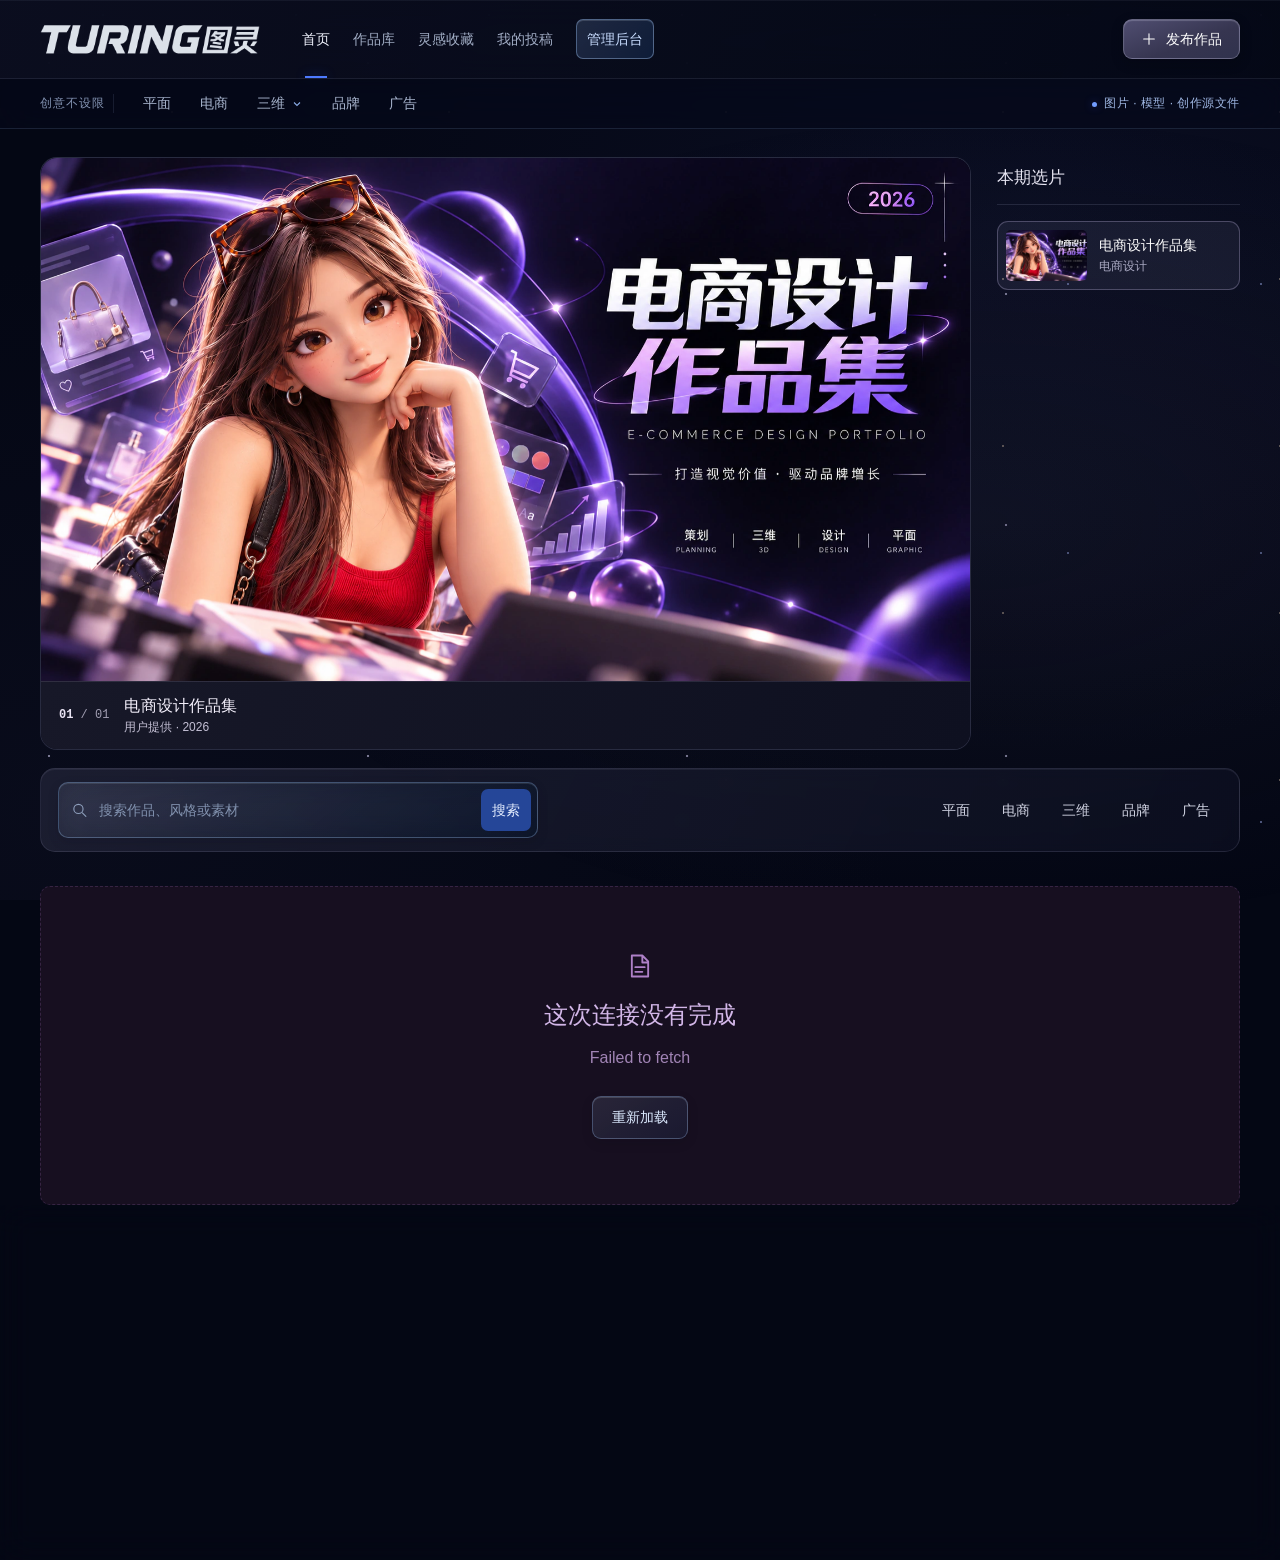
==== commit 8c52f28f: "Feature credited 3C product renders and downloadable Blender models in Turing gallery" ====
--- a/xingwai/index.html
+++ b/xingwai/index.html
@@ -8,7 +8,7 @@
     <link rel="icon" href="./assets/favicon.svg?v=turing" />
     <link rel="stylesheet" href="./library.css?v=d82d4f4bc5" />
     <link rel="stylesheet" href="./cyber-theme.css?v=1da68817ee" />
-    <link rel="stylesheet" href="./carousel.css?v=0d4721d995" />
+    <link rel="stylesheet" href="./carousel.css?v=87de4574c4" />
     <link rel="stylesheet" href="./artwork-motion.css?v=3a91d13331" />
     <link rel="stylesheet" href="./submission-preview.css?v=83d5d82a52" />
     <link rel="stylesheet" href="./email-login.css?v=54011036e2" />
@@ -17,7 +17,7 @@
     <link rel="stylesheet" href="./reference-blue.css?v=a6504578d8" />
     <link rel="stylesheet" href="./glass-theme.css?v=a2bdec1149" />
     <title>TURING 图灵 · 设计作品库</title>
-    <script type="module" crossorigin src="./assets/index-B7P4jBaC.js"></script>
+    <script type="module" crossorigin src="./assets/index-8d2w5PCV.js"></script>
     <link rel="stylesheet" crossorigin href="./assets/index-ClHnMe74.css">
   </head>
   <body>
--- a/xingwai/carousel.css
+++ b/xingwai/carousel.css
@@ -1,21 +1,203 @@
-@charset "UTF-8";
-.x-carousel{position:relative;isolation:isolate;margin:0 0 22px;border:1px solid #ad78e755;border-radius:15px;background:#10091d;box-shadow:0 0 0 1px #d1a1ff09,0 12px 60px #6f2ed322,0 0 35px #a354f00a;overflow:hidden;outline-offset:5px}
-.x-carousel-topline{height:35px;padding:0 22px;display:flex;align-items:center;justify-content:space-between;gap:12px;background:linear-gradient(90deg,#20112c,#130b20 60%,#241136);border-bottom:1px solid #b980ef20;font-size:8px;letter-spacing:1.8px;color:#b797ce;line-height:1}
-.x-carousel-topline>span{display:flex;align-items:center;gap:8px}.x-carousel-topline>span:last-child{font-size:9px;letter-spacing:1px;color:#a487b8}.x-carousel-topline i{height:4px;width:4px;border-radius:50%;background:#d9b4ff;box-shadow:0 0 9px #bf7bff}.x-carousel-topline b{font-size:14px;line-height:0;font-weight:400;color:#dcafff}
-.x-carousel-stage{position:relative;height:clamp(360px,41vw,580px);isolation:isolate;overflow:hidden;background:#0a0513;touch-action:pan-y;--carousel-pointer-x:50%;--carousel-pointer-y:50%;--carousel-pointer-visible:0}
-.x-carousel-slide{position:absolute;inset:0;overflow:hidden;animation:x-carousel-reveal .48s ease-out both}.x-carousel-slide[hidden]{display:none!important}.x-carousel-reference-link{position:absolute;inset:0;display:block;background:#10081d;overflow:hidden}.x-carousel-reference-ambient{position:absolute;inset:-10%;width:120%;height:120%;object-fit:cover;filter:blur(30px) saturate(1.1);opacity:.42;transform:scale(1.06);pointer-events:none}.x-carousel-reference-link::after{content:"";position:absolute;inset:0;background:linear-gradient(90deg,#13091e70,transparent 20%,transparent 80%,#13091e70);pointer-events:none}.x-carousel-reference-image{position:absolute;inset:0;width:100%;height:100%;object-fit:contain;transition:filter .24s,transform .24s;filter:brightness(.98);pointer-events:none}.x-carousel-reference-link:hover .x-carousel-reference-image{filter:brightness(1.035);transform:scale(1.006)}
-.x-carousel-editorial-link{position:absolute;inset:0;display:grid;grid-template-columns:1.08fr 1fr;align-items:center;overflow:hidden;isolation:isolate;background:radial-gradient(ellipse at 78% 50%,#733bd34d 0,transparent 59%),radial-gradient(ellipse at 4% 10%,#5f267933,transparent 55%),linear-gradient(115deg,#0f071c,#1c0c35 60%,#0b0616);padding:38px 7.5%;gap:3%}
-.x-carousel-identity .x-carousel-editorial-link{background:radial-gradient(ellipse at 76% 20%,#b737d03a 0,transparent 60%),radial-gradient(ellipse at 8% 100%,#443dc944,transparent 55%),linear-gradient(115deg,#120923,#21103a 60%,#11091c)}
-.x-carousel-editorial-link::before{content:"";position:absolute;inset:0;z-index:-1;background-image:linear-gradient(#d9b3ff06 1px,transparent 1px),linear-gradient(90deg,#d9b3ff06 1px,transparent 1px);background-size:60px 60px;mask-image:linear-gradient(140deg,transparent 10%,#000 80%);pointer-events:none}.x-carousel-copy{position:relative;z-index:2;padding-bottom:3px}.x-carousel-copy>p{margin:0 0 22px;color:#c795ed;font-size:8px;font-weight:500;letter-spacing:2.5px;line-height:1.8}.x-carousel-copy h2{font-size:clamp(38px,4.5vw,66px);font-weight:750;letter-spacing:-2px;line-height:1.22;color:#f9f1ff;margin:0 0 22px;text-shadow:0 0 30px #c08dfa22}.x-carousel-copy h2 span{background:linear-gradient(120deg,#f4ceff,#b47dff 75%);background-clip:text;-webkit-background-clip:text;color:transparent}.x-carousel-editorial-description{display:block;font-size:13px;line-height:1.9;color:#b6a0cd;max-width:340px}.x-carousel-editorial-cta{display:inline-flex;align-items:center;gap:22px;padding:12px 18px;margin-top:29px;background:linear-gradient(110deg,#cf9bff,#ae73ef);border:1px solid #efceff6b;border-radius:6px;color:#251038;font-size:12px;font-weight:650;box-shadow:0 0 24px #ac62ff22;transition:box-shadow .22s,background .22s}.x-carousel-editorial-link:hover .x-carousel-editorial-cta{box-shadow:0 0 27px #c582ff4d;background:linear-gradient(110deg,#e0b9ff,#c38bff)}.x-carousel-copy-tags{display:block;font-size:7px;letter-spacing:1.2px;color:#7c668f;margin-top:30px;line-height:1.8}
-.x-carousel-artwork{position:relative;aspect-ratio:4/3;min-width:0;transform:perspective(1000px) rotateY(-6deg) rotateZ(2deg);transition:transform .28s ease;isolation:isolate}.x-carousel-artwork>img{position:relative;z-index:1;width:100%;height:100%;object-fit:cover;border-radius:10px;border:1px solid #c994ff87;box-shadow:0 16px 55px #0009,0 0 0 7px #ab6cf70c,0 0 50px #a35aff38;transition:filter .25s,box-shadow .25s}.x-carousel-editorial-link:hover .x-carousel-artwork{transform:perspective(1000px) rotateY(-3deg) rotateZ(1deg) translateY(-2px)}.x-carousel-editorial-link:hover .x-carousel-artwork>img{filter:brightness(1.045);box-shadow:0 18px 55px #0009,0 0 0 7px #ab6cf714,0 0 65px #a35aff50}.x-carousel-artwork-halo{position:absolute;inset:-18%;background:radial-gradient(ellipse,#ad55fa55,transparent 68%);filter:blur(22px);z-index:-1}.x-carousel-artwork-corner{position:absolute;z-index:2;height:30px;width:30px;pointer-events:none}.x-carousel-artwork-corner-tl{left:-10px;top:-10px;border-left:1px solid #e2b0ffbd;border-top:1px solid #e2b0ffbd}.x-carousel-artwork-corner-br{right:-10px;bottom:-10px;border-right:1px solid #e2b0ffbd;border-bottom:1px solid #e2b0ffbd}.x-carousel-floating-label{position:absolute;z-index:3;right:-15px;bottom:-20px;padding:10px 15px;background:#281238dc;border:1px solid #c891f15c;border-radius:6px;backdrop-filter:blur(15px);font-size:7px;color:#dcb4f7;letter-spacing:1.8px;box-shadow:0 8px 20px #0004;display:flex;align-items:center;gap:8px}.x-carousel-floating-label i{width:4px;height:4px;background:#e8b8ff;border-radius:50%;box-shadow:0 0 9px #db97ff}
-.x-carousel-orbit{position:absolute;z-index:-1;border:1px solid #bd7dff39;border-radius:50%;pointer-events:none}.x-carousel-orbit-one{width:80%;height:72%;left:30%;top:18%;transform:rotate(-29deg);box-shadow:0 -2px 20px #aa5cee18}.x-carousel-orbit-two{width:74%;height:60%;left:32%;top:30%;transform:rotate(23deg);border-color:#8d7aff28}.x-carousel-large-star{position:absolute;z-index:-1;left:40%;top:9%;font:84px/1 Georgia,serif;color:#c38cff4d;transform:rotate(14deg);text-shadow:0 0 35px #b876ff28}.x-carousel-coordinate{position:absolute;right:28px;bottom:20px;color:#a184b76b;font-size:7px;letter-spacing:2px}
-.x-carousel-pointer-light{position:absolute;z-index:5;inset:0;pointer-events:none;opacity:var(--carousel-pointer-visible);background:radial-gradient(190px circle at var(--carousel-pointer-x) var(--carousel-pointer-y),#dbb9ff12,transparent 75%);transition:opacity .28s}.x-carousel-sparks{position:absolute;z-index:5;inset:0;pointer-events:none;overflow:hidden;opacity:.65;transition:opacity .25s}.x-carousel-sparks i{position:absolute;width:2px;height:2px;border-radius:50%;background:#eccaff;box-shadow:0 0 6px 1px #c887ff5c;animation:x-carousel-spark 4.8s ease-in-out infinite}.x-carousel-sparks i:nth-child(1){left:9%;top:20%;animation-delay:-.8s}.x-carousel-sparks i:nth-child(2){left:27%;top:77%;animation-delay:-2.1s}.x-carousel-sparks i:nth-child(3){left:65%;top:14%;animation-delay:-3.4s}.x-carousel-sparks i:nth-child(4){left:91%;top:58%;animation-delay:-1.3s}.x-carousel-sparks i:nth-child(5){left:82%;top:82%;animation-delay:-3s}.x-carousel-sparks i:nth-child(6){left:43%;top:44%;animation-delay:-4s}.x-carousel:hover .x-carousel-sparks{opacity:1}.x-carousel-edge{position:absolute;top:0;bottom:0;z-index:4;width:1px;pointer-events:none;background:linear-gradient(transparent,#dcadff88,transparent);opacity:.4}.x-carousel-edge-left{left:1px}.x-carousel-edge-right{right:1px}
-.x-carousel-arrow{position:absolute;z-index:7;top:50%;margin-top:-21px;height:42px;width:42px;padding:0;display:grid;place-items:center;backdrop-filter:blur(12px);color:#e5c4ff;background:#1c0d2ba3;border:1px solid #d5a6ff69;border-radius:50%;box-shadow:0 3px 18px #0004;transition:background .22s,border-color .22s,box-shadow .22s}.x-carousel-arrow:hover{color:#fff4ff;border-color:#e7c6ffb0;background:#55247cad;box-shadow:0 0 20px #b86dff3b}.x-carousel-arrow-prev{left:20px}.x-carousel-arrow-next{right:20px}
-.x-carousel-bottom{display:flex;align-items:center;justify-content:space-between;gap:20px;min-height:83px;padding:15px 25px;background:linear-gradient(105deg,#1d0e2c,#170c23 75%,#28113b);border-top:1px solid #d19cff29}.x-carousel-caption{display:flex;align-items:center;min-width:0;gap:20px}.x-carousel-count{display:flex;align-items:baseline;gap:9px;font-size:10px;color:#7f6197;font-family:Arial,sans-serif;font-variant-numeric:tabular-nums;white-space:nowrap}.x-carousel-count b{font-size:25px;font-weight:500;line-height:1.2;color:#e0b5ff;text-shadow:0 0 18px #bd73ff2b}.x-carousel-count i{font-size:10px;font-style:normal;color:#6f4b89}.x-carousel-caption>div{min-width:0;border-left:1px solid #aa73cf29;padding-left:20px}.x-carousel-caption strong{display:block;color:#e1c8f3;font-size:13px;font-weight:550;max-width:480px;white-space:nowrap;overflow:hidden;text-overflow:ellipsis;line-height:1.65}.x-carousel-caption>div>span{display:block;font-size:9px;color:#8e72a2;line-height:1.8;margin-top:2px}.x-carousel-tools{display:flex;align-items:center;justify-content:flex-end;gap:25px;flex-shrink:0}.x-carousel-pagination{display:flex;align-items:center;gap:7px}.x-carousel-pagination>button{position:relative;width:23px;height:24px;padding:10px 0;background:none;transition:width .22s}.x-carousel-pagination>button>span{position:relative;display:block;width:100%;height:3px;border-radius:5px;background:#68437d;overflow:hidden}.x-carousel-pagination>button:hover>span{background:#b27cda}.x-carousel-pagination>button.is-current{width:49px}.x-carousel-pagination>button.is-current>span{background:#70418a}.x-carousel-pagination>button.is-current>span::after{content:"";position:absolute;inset:0;border-radius:5px;background:linear-gradient(90deg,#b66be8,#f1c6ff);box-shadow:0 0 9px #ba78ee50;transform-origin:left}.x-carousel[data-playing="true"] .x-carousel-pagination>button.is-current>span::after{animation:x-carousel-progress var(--carousel-interval,6000ms) linear both}.x-carousel-playback{display:flex;align-items:center;justify-content:center;gap:6px;min-height:30px;padding:6px 0 6px 17px;border-left:1px solid #ad76ce30;color:#b691ce;font-size:9px;white-space:nowrap}.x-carousel-playback:hover{color:#e6c3ff}.x-carousel-playback[disabled]{opacity:.7;cursor:default}.x-carousel button:focus-visible,.x-carousel a:focus-visible{outline:2px solid #e2afff;outline-offset:4px}
-@keyframes x-carousel-reveal{from{opacity:.2}to{opacity:1}}@keyframes x-carousel-progress{from{transform:scaleX(0)}to{transform:scaleX(1)}}@keyframes x-carousel-spark{0%,100%{opacity:.25;transform:translateY(0) scale(.7)}50%{opacity:.9;transform:translateY(-5px) scale(1.1)}}
-@media(min-width:1700px){.x-carousel-stage{height:580px}.x-carousel-editorial-link{padding-left:8%;padding-right:9%}.x-carousel-copy h2{font-size:68px}}
-@media(max-width:1050px){.x-carousel-stage{height:clamp(340px,43vw,460px)}.x-carousel-editorial-link{padding:32px 8%;gap:4%}.x-carousel-copy h2{font-size:clamp(35px,4.6vw,50px);letter-spacing:-1.5px}.x-carousel-copy>p{font-size:6px;letter-spacing:1.6px;margin-bottom:19px}.x-carousel-editorial-description{font-size:11px}.x-carousel-editorial-cta{font-size:11px;padding:10px 14px;margin-top:22px;gap:15px}.x-carousel-copy-tags{font-size:6px;margin-top:21px}.x-carousel-artwork{transform:perspective(1000px) rotateY(-4deg) rotateZ(2deg)}.x-carousel-artwork>img{border-radius:8px}.x-carousel-floating-label{font-size:6px;letter-spacing:1px;padding:9px 11px;right:-10px;bottom:-16px}.x-carousel-tools{gap:18px}.x-carousel-caption strong{max-width:330px;font-size:12px}.x-carousel-caption>div>span{font-size:8px}.x-carousel-bottom{padding:15px 20px;min-height:77px}.x-carousel-arrow{width:36px;height:36px;margin-top:-18px}.x-carousel-arrow-prev{left:14px}.x-carousel-arrow-next{right:14px}.x-carousel-arrow svg{height:18px;width:18px}}
-@media(max-width:760px){.x-carousel{border-radius:10px;margin-bottom:19px}.x-carousel-topline{height:29px;padding:0 15px;font-size:6px;letter-spacing:1.1px}.x-carousel-topline>span:last-child{font-size:7px;letter-spacing:.5px}.x-carousel-topline b{font-size:12px}.x-carousel-stage{height:auto;aspect-ratio:1672/1050;min-height:205px}.x-carousel-reference-image{object-fit:contain}.x-carousel-reference-ambient{filter:blur(18px)}.x-carousel-editorial-link{padding:20px 10%;grid-template-columns:1.05fr 1fr;gap:5%}.x-carousel-copy>p{font-size:5px;letter-spacing:1px;margin-bottom:13px;max-width:180px}.x-carousel-copy h2{font-size:clamp(28px,4.8vw,40px);line-height:1.25;letter-spacing:-1px;margin-bottom:13px}.x-carousel-editorial-description{font-size:9px;line-height:1.7;max-width:200px}.x-carousel-editorial-cta{font-size:9px;gap:10px;padding:8px 11px;margin-top:16px;border-radius:4px}.x-carousel-editorial-cta svg{width:14px;height:14px}.x-carousel-copy-tags{font-size:5px;letter-spacing:.6px;margin-top:17px;max-width:180px}.x-carousel-artwork-corner{height:22px;width:22px}.x-carousel-artwork-corner-tl{top:-7px;left:-7px}.x-carousel-artwork-corner-br{bottom:-7px;right:-7px}.x-carousel-floating-label{font-size:4px;padding:7px 9px;letter-spacing:.7px;bottom:-13px;right:-10px;gap:4px;border-radius:4px}.x-carousel-floating-label i{width:3px;height:3px}.x-carousel-artwork>img{border-radius:6px;box-shadow:0 10px 25px #0008,0 0 0 4px #ab6cf70c,0 0 30px #a35aff38}.x-carousel-large-star{font-size:52px;top:9%;left:41%}.x-carousel-coordinate{font-size:5px;letter-spacing:1px;right:18px;bottom:12px}.x-carousel-arrow{width:30px;height:30px;margin-top:-15px;background:#1b0c29a3}.x-carousel-arrow svg{width:15px;height:15px}.x-carousel-arrow-prev{left:9px}.x-carousel-arrow-next{right:9px}.x-carousel-bottom{padding:13px 15px;min-height:80px;gap:12px}.x-carousel-caption{gap:12px}.x-carousel-count{gap:5px;font-size:8px}.x-carousel-count b{font-size:21px}.x-carousel-count i{font-size:8px}.x-carousel-caption>div{padding-left:12px}.x-carousel-caption strong{max-width:240px;font-size:10px}.x-carousel-caption>div>span{font-size:7px;margin-top:1px}.x-carousel-tools{gap:13px}.x-carousel-pagination{gap:5px}.x-carousel-pagination>button{width:14px}.x-carousel-pagination>button.is-current{width:27px}.x-carousel-pagination>button>span{height:2px}.x-carousel-playback{padding-left:11px;font-size:7px;min-height:27px;gap:3px}.x-carousel-playback svg{width:13px;height:13px}.x-carousel-sparks i{width:1.5px;height:1.5px}}
-@media(max-width:520px){.x-carousel-topline{font-size:5px;letter-spacing:.9px;padding:0 12px}.x-carousel-topline>span:last-child{font-size:6px;letter-spacing:.3px}.x-carousel-stage{aspect-ratio:1672/1120;min-height:210px}.x-carousel-editorial-link{padding:18px 11%;grid-template-columns:1fr .9fr;gap:5%}.x-carousel-copy>p{font-size:4px;letter-spacing:.6px;margin-bottom:10px;line-height:1.7}.x-carousel-copy h2{font-size:clamp(24px,5.3vw,30px);line-height:1.25;margin-bottom:12px;letter-spacing:-.7px}.x-carousel-editorial-description{font-size:7px;max-width:160px;line-height:1.8}.x-carousel-editorial-cta{font-size:7px;padding:7px 8px;margin-top:13px;gap:6px}.x-carousel-editorial-cta svg{width:11px;height:11px}.x-carousel-copy-tags{display:none}.x-carousel-floating-label{font-size:3px;letter-spacing:.5px;padding:6px 7px;gap:4px;bottom:-11px;right:-6px}.x-carousel-artwork{aspect-ratio:4/4.6}.x-carousel-artwork>img{object-fit:cover}.x-carousel-artwork-corner{width:17px;height:17px}.x-carousel-artwork-corner-tl{left:-5px;top:-5px}.x-carousel-artwork-corner-br{right:-5px;bottom:-5px}.x-carousel-coordinate{font-size:4px;right:13px;bottom:10px}.x-carousel-large-star{font-size:40px;left:41%;top:7%}.x-carousel-bottom{flex-wrap:wrap;gap:9px 12px;padding:12px 13px;min-height:90px}.x-carousel-caption{flex:1 1 190px;gap:10px}.x-carousel-caption strong{max-width:230px;font-size:10px}.x-carousel-caption>div{padding-left:10px}.x-carousel-caption>div>span{font-size:7px}.x-carousel-count b{font-size:20px}.x-carousel-count{font-size:7px}.x-carousel-tools{flex:1 1 auto;justify-content:flex-end;gap:17px;min-height:23px}.x-carousel-playback{min-height:23px}.x-carousel-pagination>button{height:21px;padding:9px 0}.x-carousel-pagination>button{width:17px}.x-carousel-pagination>button.is-current{width:33px}}
-@media(max-width:359px){.x-carousel-stage{min-height:190px;aspect-ratio:1672/1150}.x-carousel-topline>span:last-child{display:none}.x-carousel-editorial-link{padding:16px 11%;gap:4%}.x-carousel-copy h2{font-size:22px}.x-carousel-copy>p{font-size:3.5px;letter-spacing:.5px}.x-carousel-editorial-description{font-size:6px}.x-carousel-editorial-cta{font-size:6px;padding:6px 7px}.x-carousel-caption strong{font-size:9px;max-width:185px}.x-carousel-caption>div>span{font-size:6px}.x-carousel-tools{gap:15px}.x-carousel-bottom{padding:11px 12px}.x-carousel-arrow{height:27px;width:27px;margin-top:-13.5px}.x-carousel-arrow-prev{left:7px}.x-carousel-arrow-next{right:7px}}
-@media(prefers-reduced-motion:reduce){.x-carousel *,.x-carousel *::before,.x-carousel *::after{animation:none!important;transition:none!important}.x-carousel-reference-link:hover .x-carousel-reference-image,.x-carousel-artwork,.x-carousel-editorial-link:hover .x-carousel-artwork{transform:none}.x-carousel-pointer-light,.x-carousel-sparks{display:none}.x-carousel-pagination>button.is-current>span::after{transform:scaleX(1)}}
+/* The main image always fits the original landscape poster. Thumbnails are navigation. */
+.x-cover-gallery { min-width: 0; }
+.x-cover-gallery .x-carousel {
+  display: grid;
+  grid-template-columns: minmax(0, 1fr) clamp(206px, 19vw, 275px);
+  align-items: start;
+  gap: clamp(16px, 2vw, 32px);
+  overflow: visible;
+  min-width: 0;
+  margin: 0;
+  padding: 0;
+  background: none;
+  border: 0;
+  border-radius: 0;
+  box-shadow: none;
+}
+.x-cover-main {
+  min-width: 0;
+  overflow: hidden;
+  border: 1px solid #8082ac42;
+  border-radius: 17px;
+  background: #0a0c1a;
+}
+.x-cover-gallery .x-carousel-stage {
+  container-type: inline-size;
+  position: relative;
+  isolation: isolate;
+  height: auto;
+  min-height: 0;
+  aspect-ratio: 1672 / 941;
+  overflow: hidden;
+  background: #080815;
+  touch-action: pan-y pinch-zoom;
+}
+.x-cover-track { display: flex; width: 100%; height: 100%; transition: transform 440ms cubic-bezier(.23,.75,.25,1); }
+.x-cover-gallery .x-carousel-slide { position: relative; flex: 0 0 100%; min-width: 0; height: 100%; overflow: hidden; }
+.x-cover-image-link {
+  position: relative;
+  display: block;
+  width: 100%;
+  height: 100%;
+  overflow: hidden;
+  color: inherit;
+  text-decoration: none;
+  -webkit-tap-highlight-color: transparent;
+}
+.x-cover-gallery .x-cover-poster { display: block; width: 100%; height: 100%; object-fit: contain; }
+.x-cover-image-link.x-motion-target[data-motion-active=true] > .x-cover-poster { transform: none; filter: none; }
+.x-product-spread {
+  display: flex;
+  flex-direction: column;
+  justify-content: center;
+  gap: clamp(10px, 2.2cqw, 27px);
+  padding: 3% 5%;
+  box-sizing: border-box;
+  color: #f6f2ef;
+  background: radial-gradient(ellipse at 18% 35%, #544941, transparent 56%), linear-gradient(125deg, #28262c, #162b2c);
+}
+.x-cover-charging .x-product-spread {
+  background: radial-gradient(ellipse at 84% 67%, #69412e, transparent 52%), linear-gradient(113deg, #263041, #22212a 54%, #322824);
+}
+.x-spread-heading, .x-spread-photos { width: min(100%, 850px); margin: 0 auto; }
+.x-spread-heading { display: flex; align-items: baseline; justify-content: space-between; gap: 1em; }
+.x-spread-heading h3 { color: #fbf9f5; font-size: clamp(18px, 3.2cqw, 38px); line-height: 1.22; letter-spacing: .025em; font-weight: 650; margin: 0; }
+.x-spread-heading p { margin: 0; font-size: clamp(12px, 1.4cqw, 15px); color: #e2dbd6; }
+.x-spread-photos { display: flex; justify-content: center; align-items: center; gap: 2.2%; min-height: 0; }
+.x-spread-photos a { display: block; position: relative; min-width: 0; max-width: 292px; flex: 1; border-radius: 6px; }
+.x-spread-photos figure { margin: 0; }
+.x-spread-photos img {
+  display: block; width: auto; height: auto; max-width: 100%; max-height: 34cqw;
+  margin: auto; object-fit: contain; border-radius: 5px; box-shadow: 0 5px 18px #060b1626;
+}
+.x-spread-photos figcaption { padding-top: .5em; text-align: center; color: #f1ece7; font-size: clamp(10px,1.35cqw,13px); line-height: 1.35; }
+.x-spread-photos a:hover figcaption, .x-spread-photos a:focus-visible figcaption { text-decoration: underline; text-underline-offset: 3px; }
+.x-cover-audio .x-spread-photos { gap: 7%; }
+@container (max-width: 520px) {
+  .x-product-spread { padding: 3% 4%; gap: 2cqw; }
+  .x-spread-heading h3 { font-size: clamp(14px, 4cqw, 20px); }
+  .x-spread-heading p { display: none; }
+  .x-spread-photos img { max-height: 34cqw; }
+  .x-spread-photos figcaption { font-size: 10px; padding-top: 2px; }
+}
+.x-work-card[data-library-kind=reference] .x-work-image img { object-fit: contain; background: #181a24; }
+.x-detail-cover.x-reference-cover { display: grid; place-items: center; min-height: 270px; padding: clamp(16px,4vw,44px); background: linear-gradient(140deg,#202231,#151827); }
+.x-detail-cover.x-reference-cover img { width: auto; height: auto; max-width: 100%; object-fit: contain; }
+.x-reference-source { display: grid; gap: 8px; }
+.x-reference-source strong { font-size: 15px; line-height: 1.6; }
+.x-reference-source p { margin: 0; color: #c9ccda; font-size: 13px; line-height: 1.7; }
+.x-reference-source a { width: fit-content; font-size: 13px; color: #d8d5fd; text-decoration: underline; text-underline-offset: 4px; }
+.x-cover-credits { display: flex; align-items: baseline; flex-wrap: wrap; gap: 1px 12px; }
+.x-cover-captionbar {
+  display: flex;
+  align-items: center;
+  gap: 15px;
+  min-height: 68px;
+  padding: 10px 18px;
+  background: linear-gradient(110deg,#171828,#0e1020);
+  border-top: 1px solid #b9acd026;
+}
+.x-cover-count { flex: none; color: #a29fb3; font: 12px/1.6 ui-monospace,Consolas,monospace; font-variant-numeric: tabular-nums; }
+.x-cover-count b { color: #eae4f4; font-weight: 600; }
+.x-cover-gallery .x-carousel-caption { display: grid; min-width: 0; gap: 2px; line-height: 1.45; }
+.x-cover-gallery .x-carousel-caption strong { color: #f4f0fc; font-size: 16px; letter-spacing: .01em; }
+.x-cover-gallery .x-carousel-caption a, .x-cover-gallery .x-carousel-caption span { display: inline-flex; align-items: center; gap: 3px; width: fit-content; color: #c4c0d5; font-size: 12px; }
+.x-cover-gallery .x-carousel-caption a:hover { color: white; text-decoration: underline; text-underline-offset: 3px; }
+.x-cover-controls { flex: none; display: flex; gap: 5px; margin-left: auto; }
+.x-cover-controls button {
+  position: static;
+  margin: 0;
+  display: grid;
+  place-items: center;
+  width: 36px;
+  min-width: 0;
+  height: 36px;
+  padding: 0;
+  border: 1px solid #aaa6c644;
+  border-radius: 50%;
+  background: #a7a4d00b;
+  color: #eae8f4;
+  cursor: pointer;
+  transform: none;
+}
+.x-cover-controls button:hover { background: #a7a4d022; }
+.x-cover-controls button:disabled { opacity: .55; cursor: default; }
+.x-cover-controls .x-carousel-arrow-prev svg { transform: rotate(180deg); }
+.x-cover-index { padding-top: 7px; min-width: 0; }
+.x-cover-index h2 { margin: 0 0 16px; padding-bottom: 13px; border-bottom: 1px solid #a2a3c52b; color: #e7e5f2; font-size: 17px; font-weight: 600; }
+.x-cover-index .x-carousel-pagination { display: grid; gap: 8px; }
+.x-cover-index .x-carousel-pagination button {
+  display: flex;
+  align-items: center;
+  gap: 12px;
+  width: 100%;
+  min-width: 0;
+  height: auto;
+  text-align: left;
+  padding: 8px;
+  border: 1px solid transparent;
+  border-radius: 11px;
+  background: transparent;
+  color: #c6c5d7;
+  cursor: pointer;
+}
+.x-cover-index .x-carousel-pagination button:hover { background: #81809910; }
+.x-cover-index .x-carousel-pagination button[aria-current] { background: #8c8ab51b; border-color: #b3a9d054; color: #fff; }
+.x-cover-index button img { flex: none; width: 36%; max-width: 90px; height: auto; aspect-ratio: 1.6; border-radius: 5px; object-fit: cover; }
+.x-cover-index .x-carousel-pagination button span { display: grid; gap: 3px; width: auto; height: auto; border: 0; border-radius: 0; background: none; }
+.x-cover-index button strong { font-size: 14px; font-weight: 600; line-height: 1.4; }
+.x-cover-index button small { color: #aaaac3; font-size: 12px; line-height: 1.45; }
+.x-cover-gallery :focus-visible { outline: 2px solid #d9c7ff; outline-offset: 2px; }
+.x-cover-gallery .x-cover-image-link:focus-visible { outline-offset: -4px; }
+.x-cover-toolbar {
+  display: flex;
+  align-items: center;
+  justify-content: space-between;
+  flex-wrap: wrap;
+  gap: 10px 24px;
+  margin-top: 18px;
+  padding: 13px 17px;
+  border: 1px solid #9294b52f;
+  border-radius: 15px;
+  background: linear-gradient(115deg, rgba(64,65,91,.34), rgba(15,18,37,.58));
+  box-shadow: inset 0 1px rgba(215,213,232,.07);
+  -webkit-backdrop-filter: blur(7px);
+  backdrop-filter: blur(7px);
+}
+.x-cover-toolbar .x-main-search { flex: 1 1 280px; max-width: 480px; min-width: 0; width: 100%; min-height: 44px; margin: 0; }
+.x-cover-toolbar .x-main-search input { min-width: 0; }
+.x-cover-categories { display: flex; flex-wrap: wrap; gap: 4px 8px; }
+.x-cover-categories a { padding: 8px 12px; color: #d0d3e2; font-size: 14px; border-radius: 7px; white-space: nowrap; }
+.x-cover-categories a:hover { color: #fff; background: #9796b91b; }
+@media (max-width: 900px) {
+  .x-cover-gallery .x-carousel { grid-template-columns: minmax(0,1fr); gap: 9px; }
+  .x-cover-index { padding: 0; }
+  .x-cover-index h2 { display: none; }
+  .x-cover-index .x-carousel-pagination { grid-template-columns: repeat(auto-fit,minmax(0,1fr)); gap: 5px; }
+  .x-cover-index .x-carousel-pagination button { gap: 7px; padding: 5px; }
+  .x-cover-index button img { width: 30%; }
+  .x-cover-index button strong { font-size: 12px; }
+  .x-cover-index button small { display: none; }
+  .x-cover-toolbar { margin-top: 13px; }
+}
+@media (max-width: 620px) {
+  .x-cover-main { border-radius: 12px; }
+  .x-cover-captionbar { padding: 9px 10px; gap: 9px; min-height: 53px; }
+  .x-cover-gallery .x-carousel-caption strong { font-size: 14px; }
+  .x-cover-count { display: none; }
+  .x-cover-controls { gap: 4px; }
+  .x-cover-controls button { width: 32px; height: 32px; }
+  .x-cover-index .x-carousel-pagination button { flex-direction: column; align-items: stretch; gap: 4px; padding: 4px; }
+  .x-cover-index button img { width: 100%; max-width: none; height: clamp(30px,9vw,51px); }
+  .x-cover-index button strong { overflow: hidden; text-overflow: ellipsis; white-space: nowrap; }
+  .x-cover-toolbar { padding: 10px; gap: 6px; }
+  .x-cover-toolbar .x-main-search { flex-basis: 100%; max-width: none; }
+  .x-cover-categories { width: 100%; justify-content: space-between; gap: 0; }
+  .x-cover-categories a { padding: 7px 3px; font-size: 12px; }
+}
+@media (prefers-reduced-motion: reduce) { .x-cover-track { transition: none; } }
+@media (prefers-reduced-transparency: reduce) { .x-cover-toolbar { background: #121a2b; backdrop-filter: none; } }
+@media (forced-colors: active) {
+  .x-cover-main, .x-cover-toolbar, .x-cover-captionbar, .x-cover-index button, .x-cover-controls button { background: Canvas; color: CanvasText; border: 1px solid ButtonText; }
+  .x-cover-index button[aria-current] { outline: 2px solid Highlight; outline-offset: -2px; }
+}
